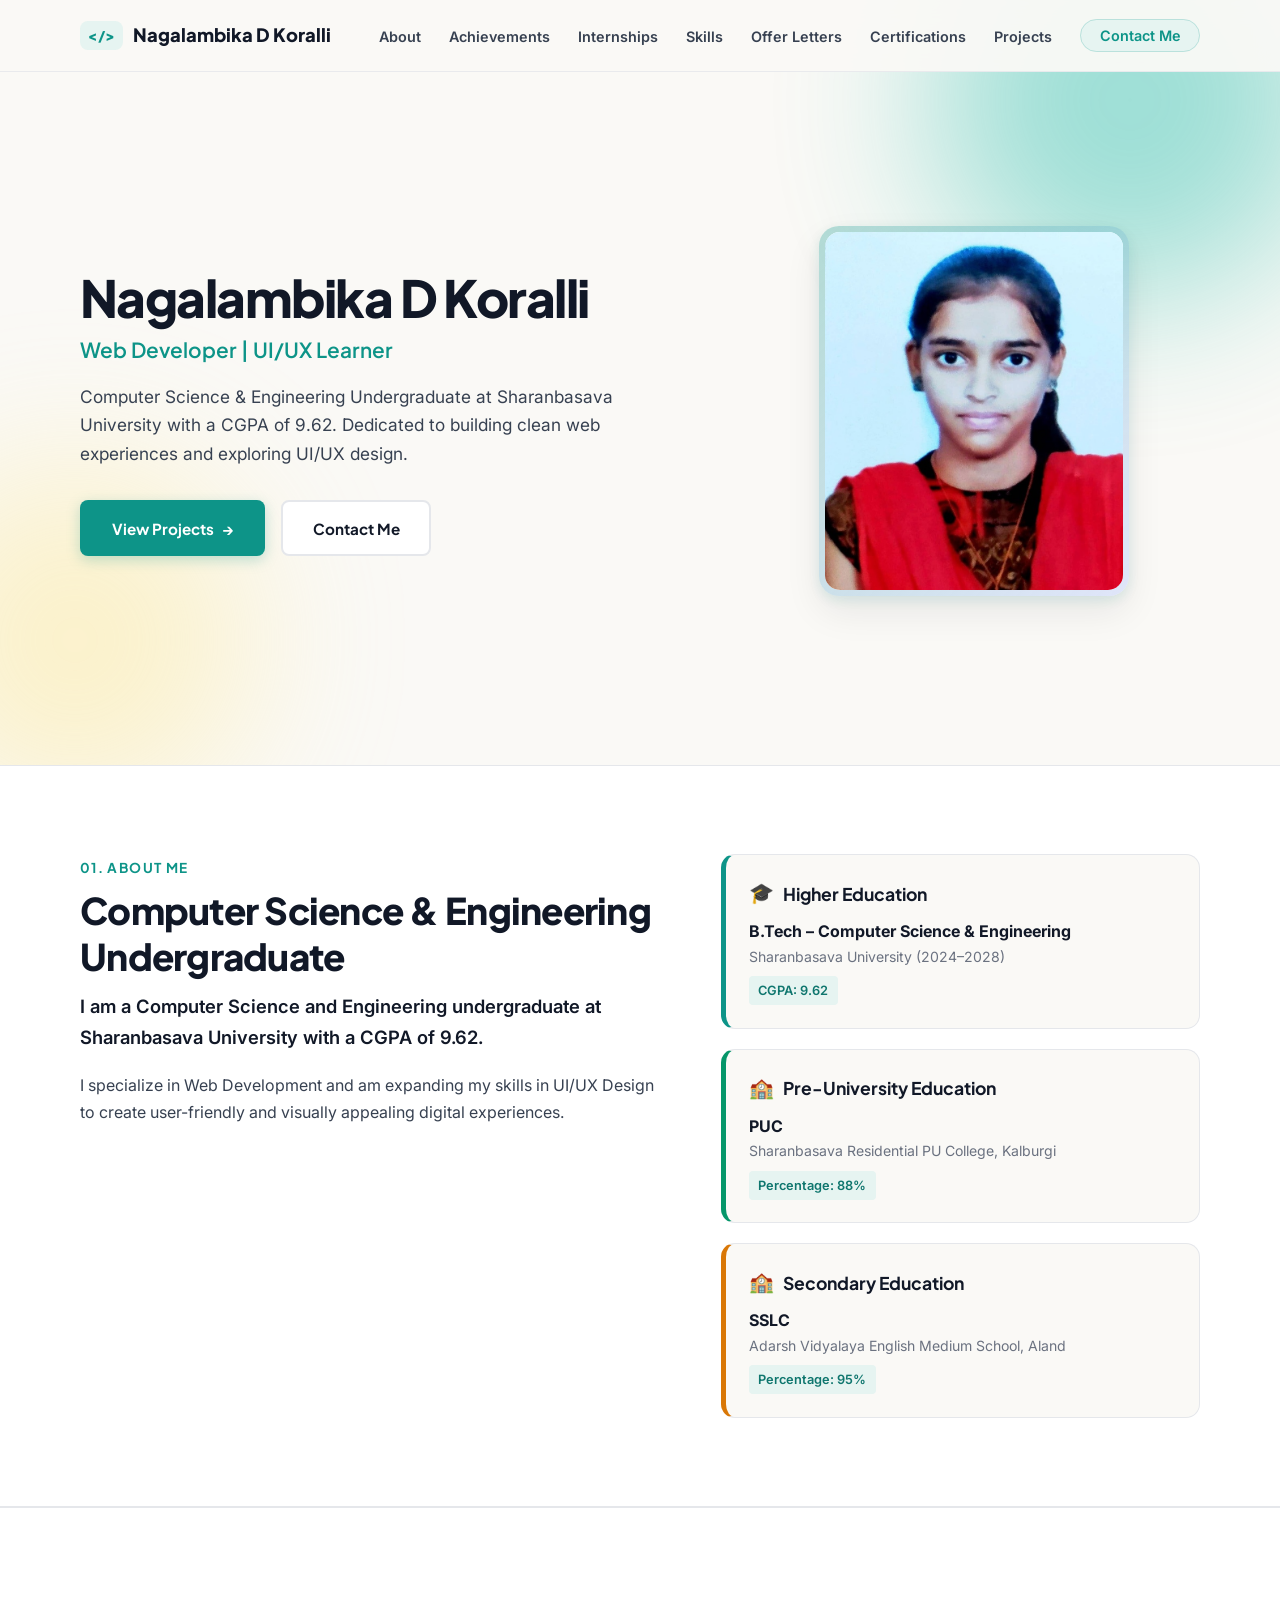
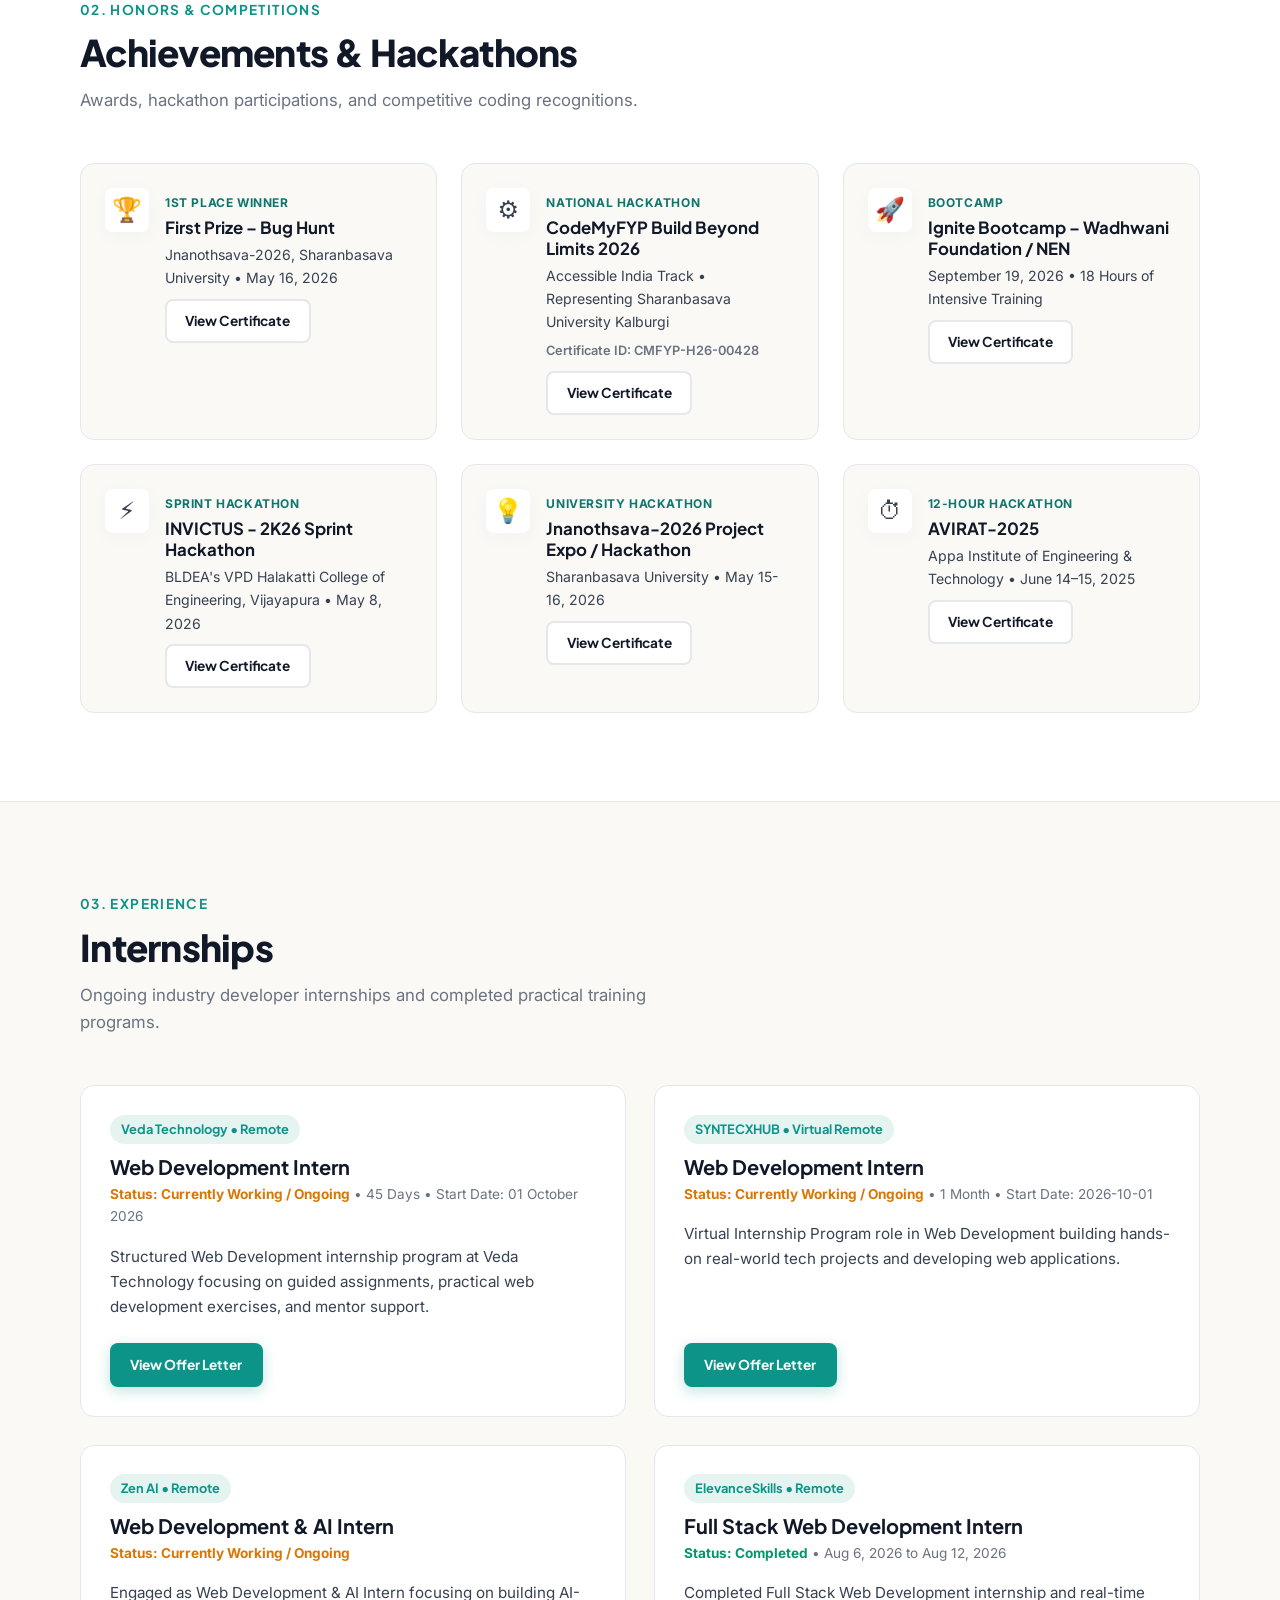
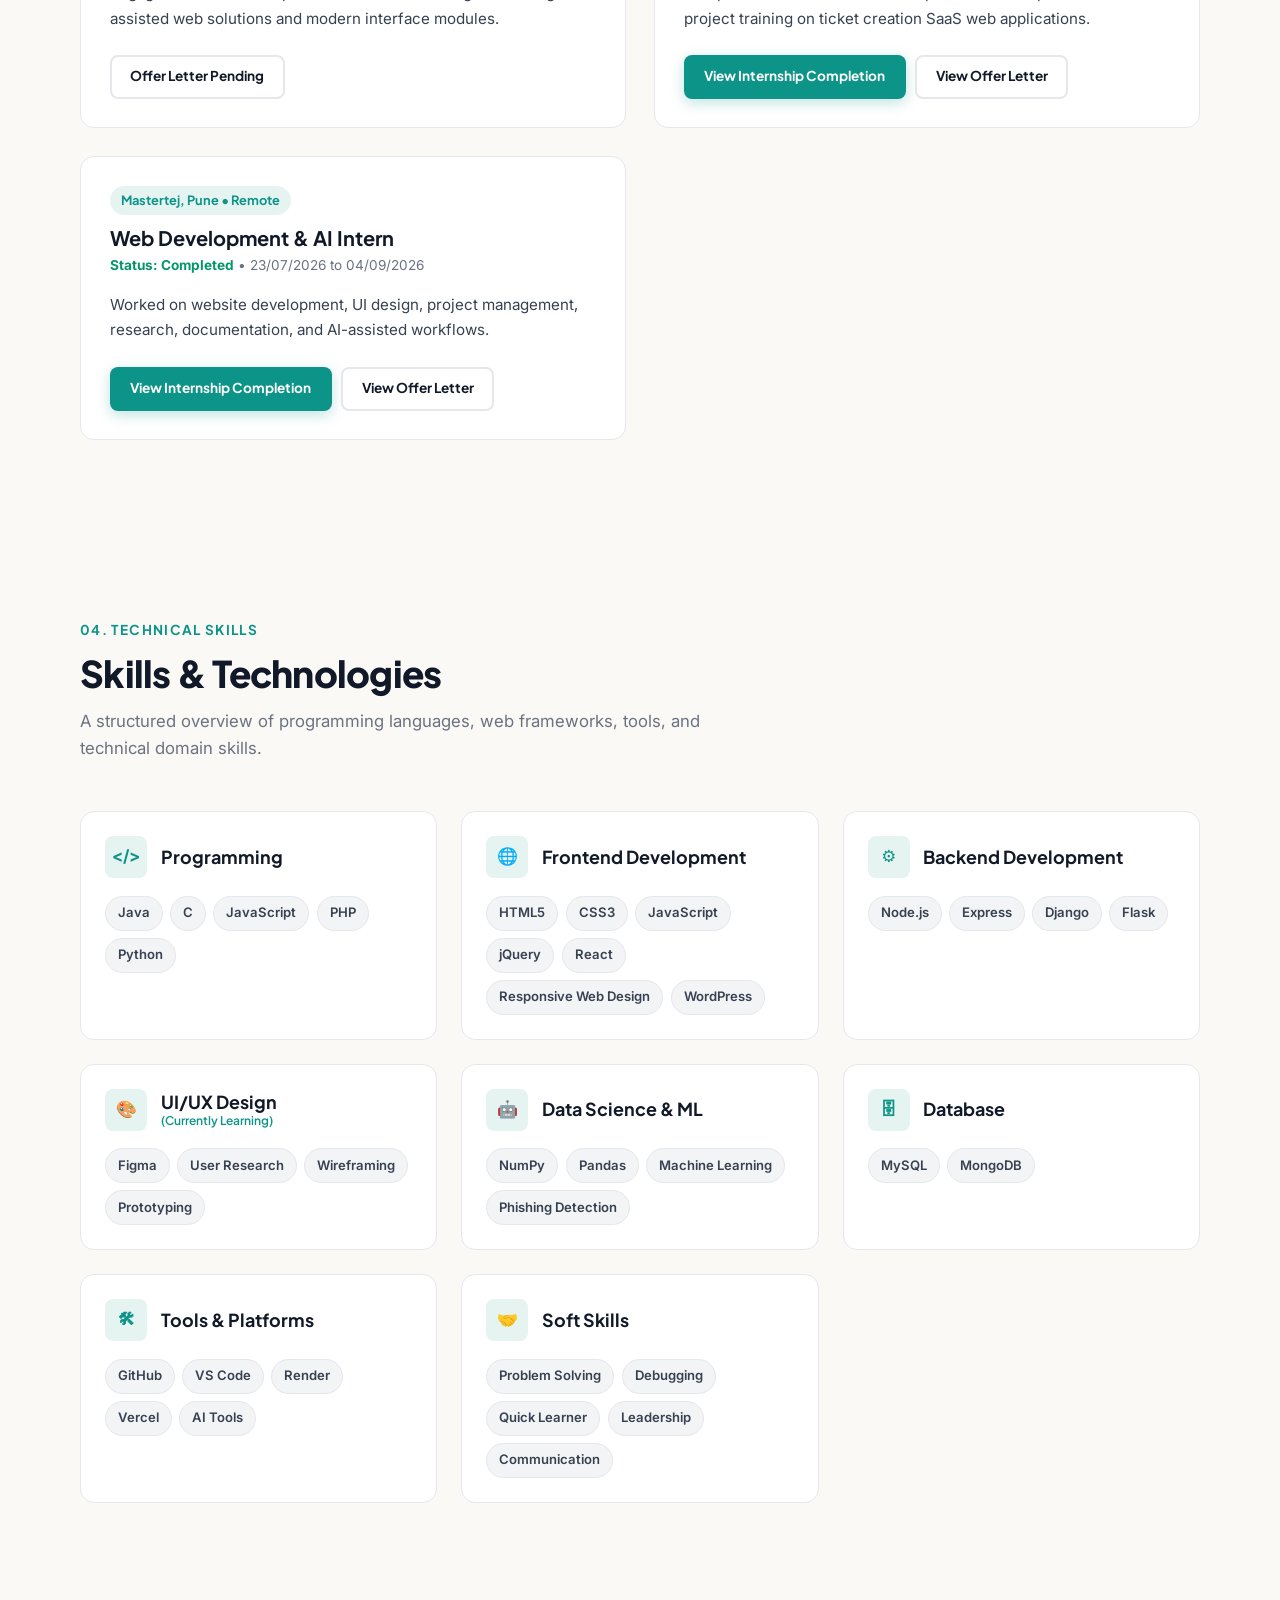
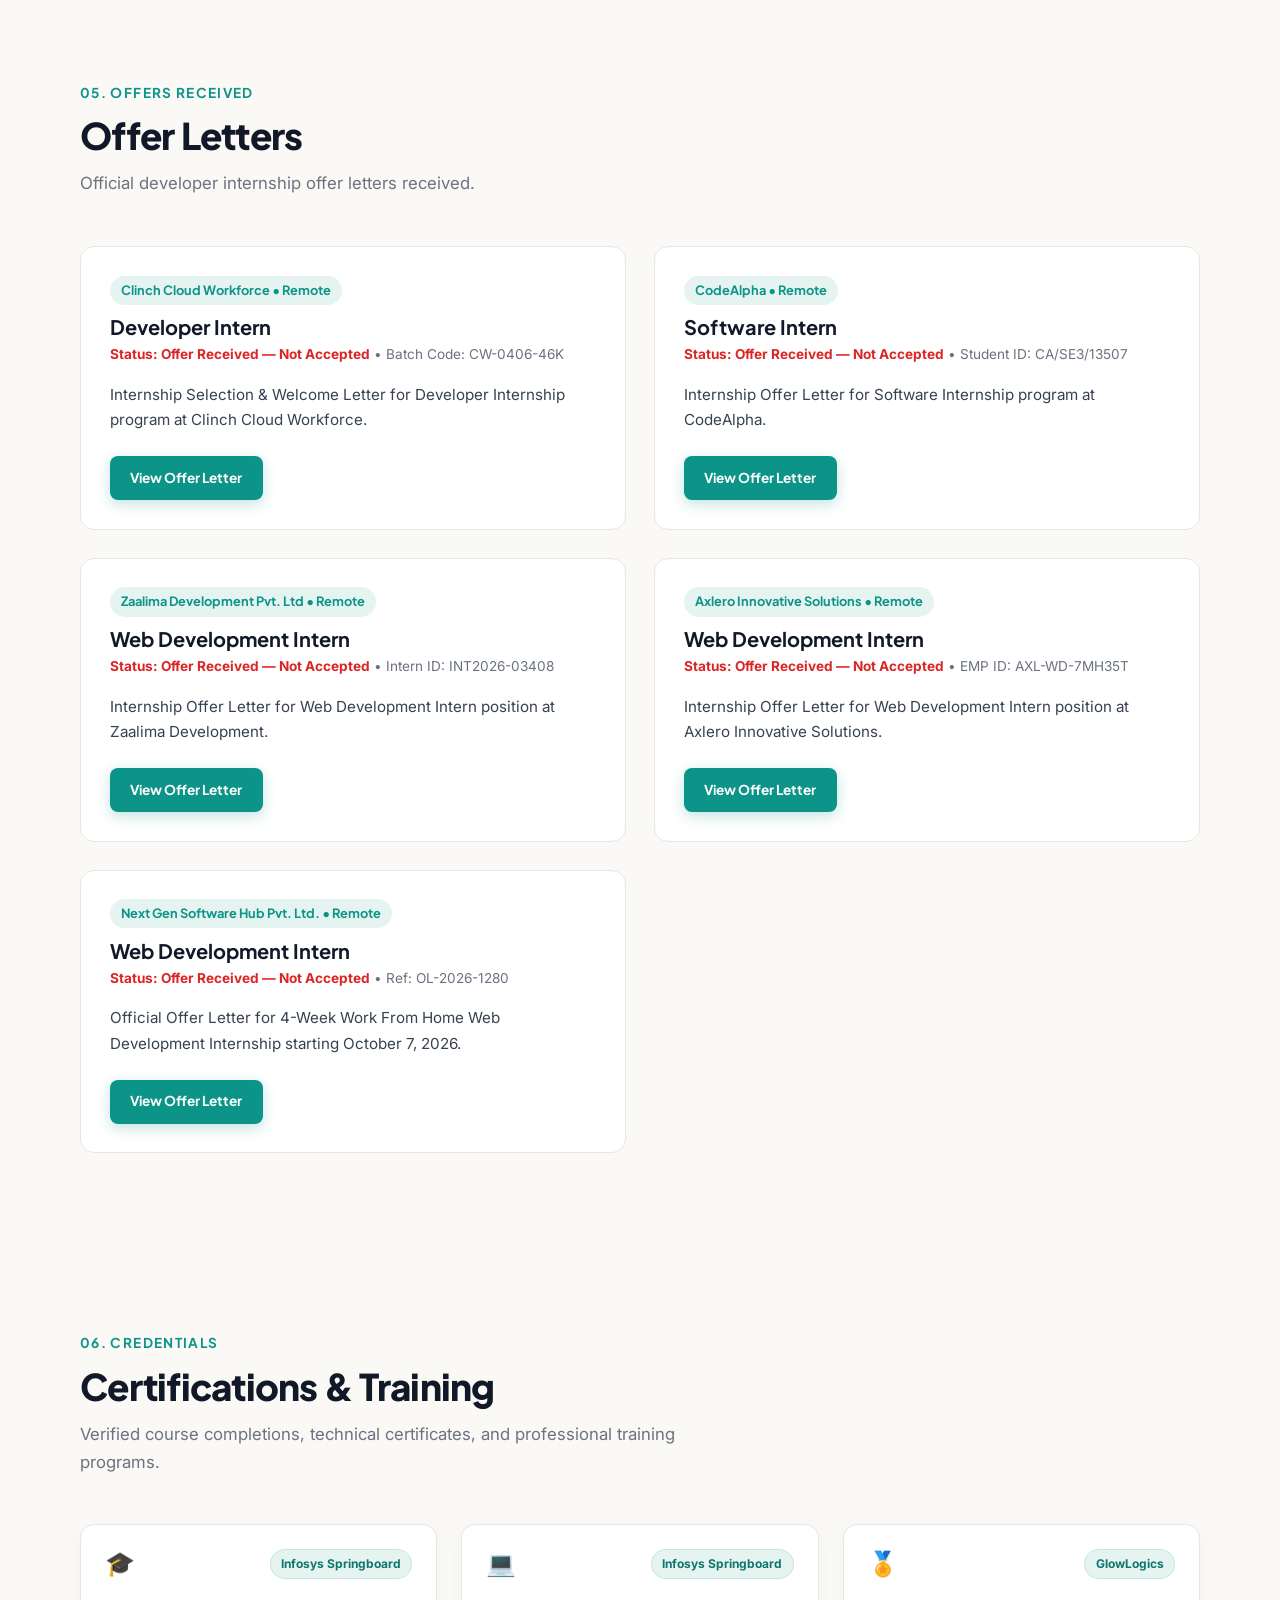
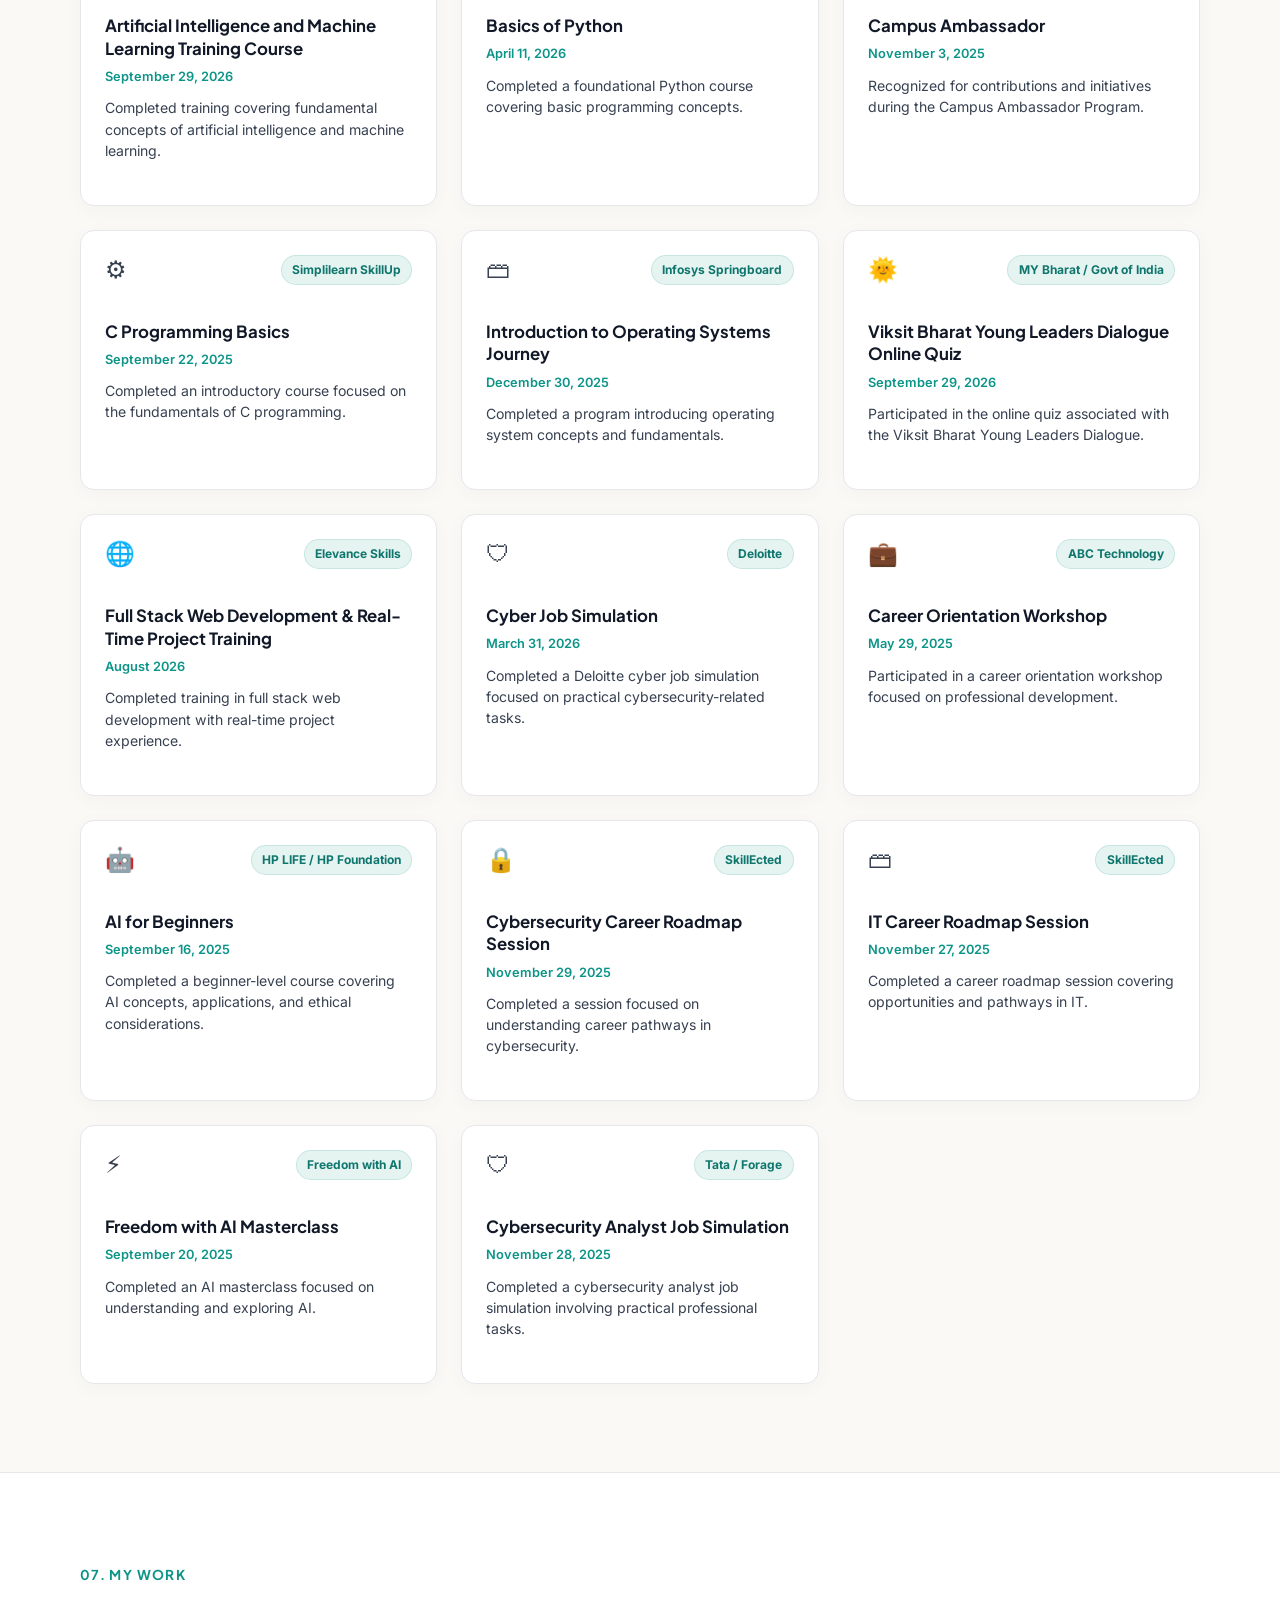
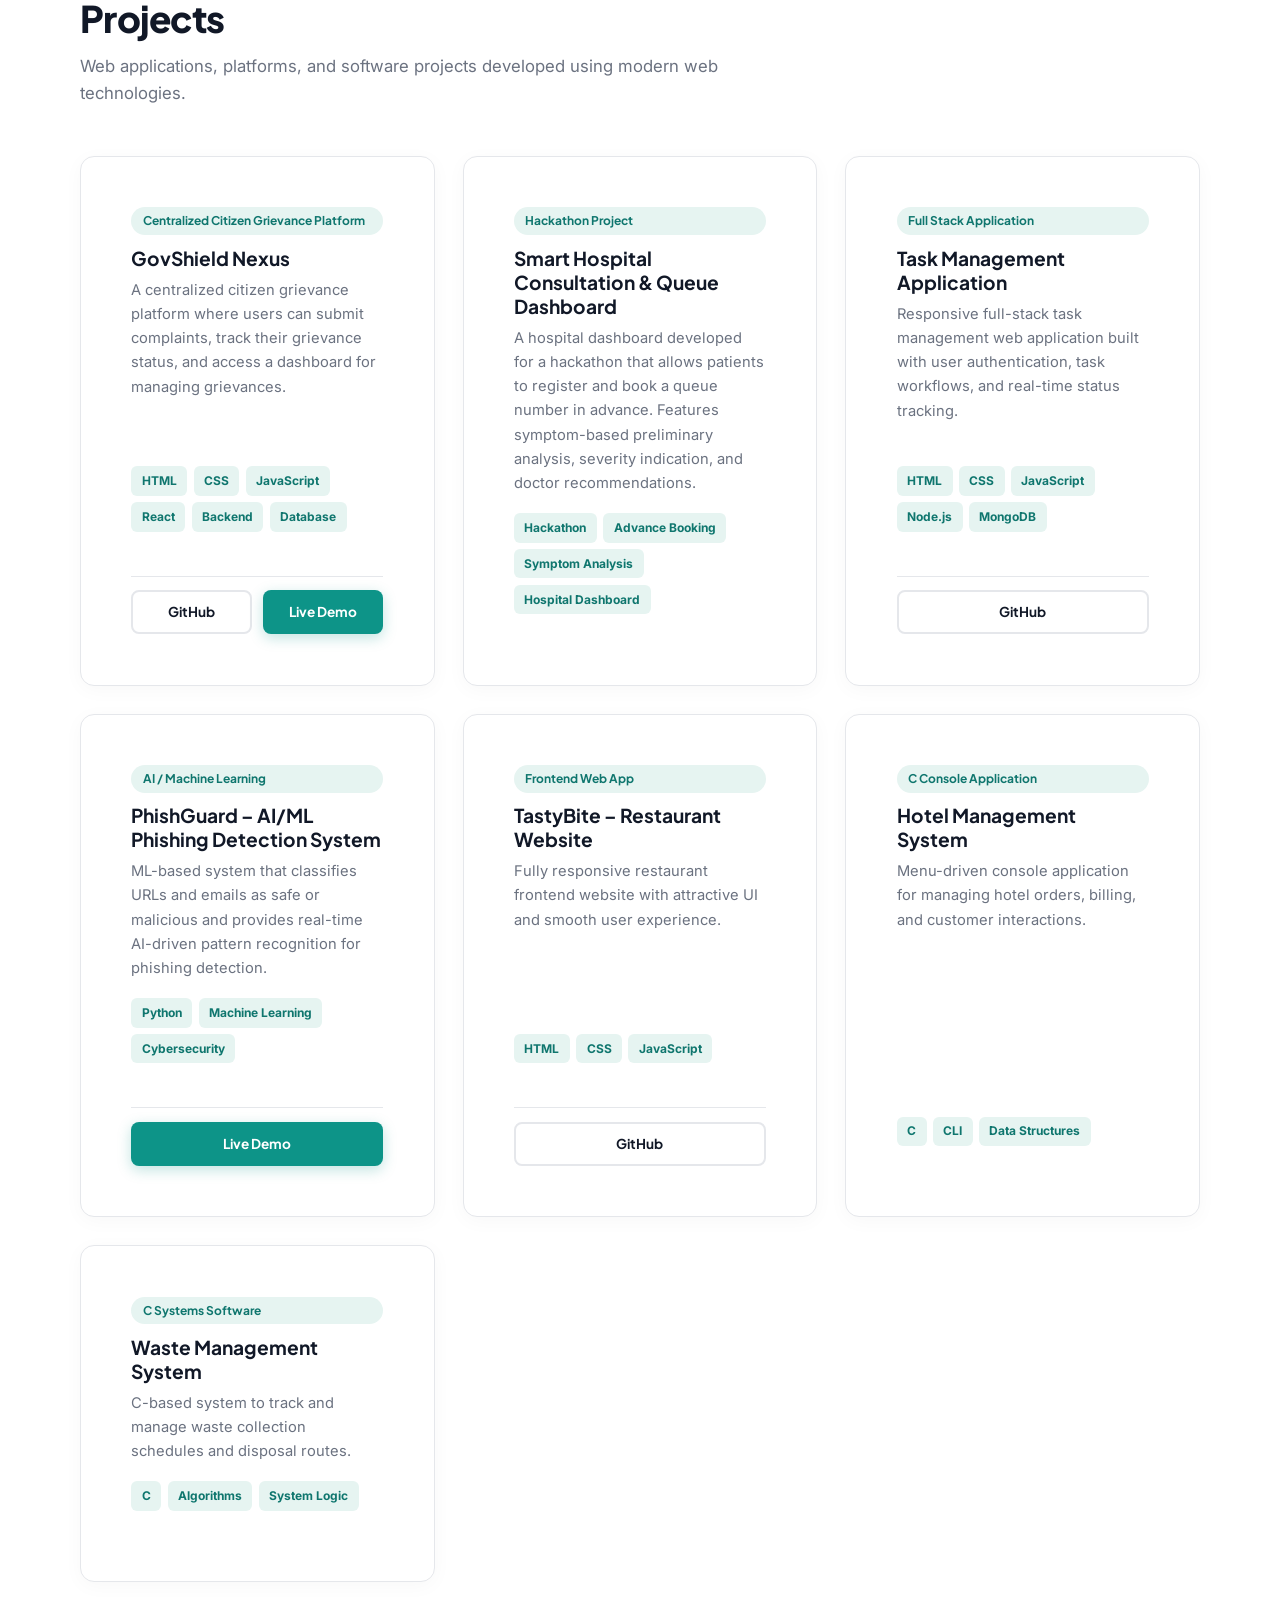
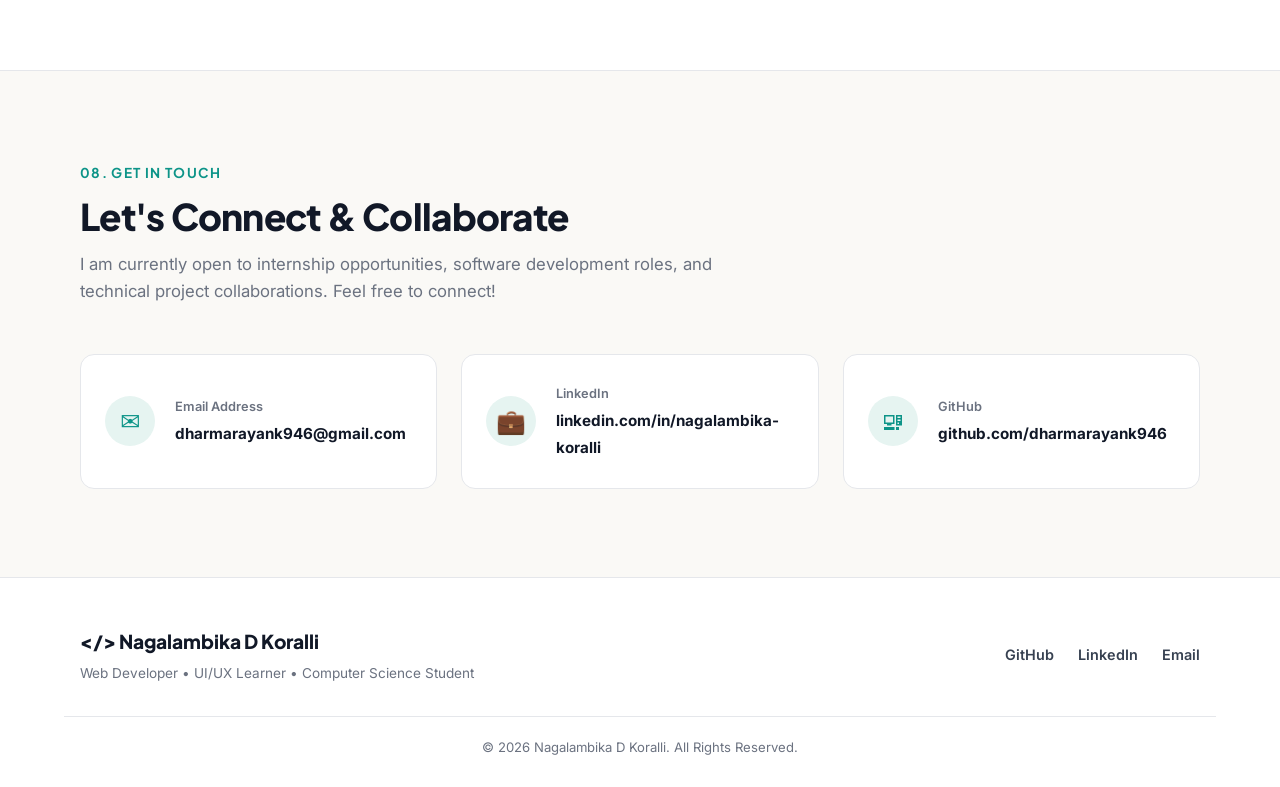
==== portfolio/index.html @ 00b5c74c "Update Nagalambika D Koralli portfolio with Next Gen Software Hub offer letter, equal project grid, " ====
<!DOCTYPE html>
<html lang="en">
<head>
  <meta charset="UTF-8">
  <meta name="viewport" content="width=device-width, initial-scale=1.0">
  <meta name="description" content="Personal Portfolio of Nagalambika D Koralli - Web Developer & UI/UX Learner">
  <title>Nagalambika D Koralli | Portfolio</title>
  <link rel="stylesheet" href="style.css">
  <link rel="preconnect" href="https://fonts.googleapis.com">
  <link rel="preconnect" href="https://fonts.gstatic.com" crossorigin>
  <link href="https://fonts.googleapis.com/css2?family=Plus+Jakarta+Sans:wght@400;500;600;700;800&family=Inter:wght@400;500;600&display=swap" rel="stylesheet">
</head>
<body>

  <!-- HEADER / NAVBAR -->
  <header class="header">
    <div class="container nav-container">
      <a href="#hero" class="logo" aria-label="Go to top">
        <span class="logo-badge">&lt;/&gt;</span>
        <span class="logo-text">Nagalambika D Koralli</span>
      </a>

      <!-- CSS-only mobile menu toggle -->
      <input type="checkbox" id="menu-toggle" class="menu-toggle" aria-label="Toggle navigation menu">
      <label for="menu-toggle" class="hamburger" aria-label="Open navigation menu">
        <span></span>
        <span></span>
        <span></span>
      </label>

      <nav class="nav-links" aria-label="Main Navigation">
        <ul>
          <li><a href="#about" class="nav-link">About</a></li>
          <li><a href="#achievements" class="nav-link">Achievements</a></li>
          <li><a href="#internships" class="nav-link">Internships</a></li>
          <li><a href="#skills" class="nav-link">Skills</a></li>
          <li><a href="#offer-letters" class="nav-link">Offer Letters</a></li>
          <li><a href="#certifications" class="nav-link">Certifications</a></li>
          <li><a href="#projects" class="nav-link">Projects</a></li>
          <li><a href="#contact" class="nav-link nav-link-btn">Contact Me</a></li>
        </ul>
      </nav>
    </div>
  </header>

  <main>
    <!-- HERO SECTION -->
    <section id="hero" class="hero-section">
      <div class="bg-shape bg-shape-1" aria-hidden="true"></div>
      <div class="bg-shape bg-shape-2" aria-hidden="true"></div>

      <div class="container hero-container">
        <!-- Hero Left -->
        <div class="hero-left entrance-anim">
          <h1 class="hero-title">
            Nagalambika D Koralli
          </h1>
          <h2 class="hero-subtitle">Web Developer | UI/UX Learner</h2>
          <p class="hero-intro">
            Computer Science &amp; Engineering Undergraduate at Sharanbasava University with a CGPA of 9.62. Dedicated to building clean web experiences and exploring UI/UX design.
          </p>
          <div class="hero-actions">
            <a href="#projects" class="btn btn-primary">
              View Projects
              <span class="btn-arrow" aria-hidden="true">&rarr;</span>
            </a>
            <a href="#contact" class="btn btn-outline">Contact Me</a>
          </div>
        </div>

        <!-- Hero Right -->
        <div class="hero-right entrance-anim-delay">
          <div class="photo-frame-smooth float-anim">
            <div class="photo-frame-inner">
              <img src="assets/images/profile.jpg" alt="Profile photo of Nagalambika D Koralli" class="hero-profile-photo" onerror="this.src='assets/images/profile-placeholder.svg'">
            </div>
          </div>
        </div>
      </div>
    </section>

    <!-- 1. ABOUT ME SECTION -->
    <section id="about" class="section about-section">
      <div class="container">
        <div class="about-asymmetric-grid">
          <!-- Left Main Bio -->
          <div class="about-main">
            <div class="section-tag">01. ABOUT ME</div>
            <h2 class="section-heading">Computer Science &amp; Engineering Undergraduate</h2>
            <p class="about-text-lead">
              I am a Computer Science and Engineering undergraduate at Sharanbasava University with a CGPA of 9.62.
            </p>
            <p class="about-text-body">
              I specialize in Web Development and am expanding my skills in UI/UX Design to create user-friendly and visually appealing digital experiences.
            </p>
          </div>

          <!-- Right Stacked Education Cards -->
          <div class="about-cards-stack">
            <!-- B.Tech -->
            <div class="about-card border-accent-teal">
              <div class="card-icon-header">
                <span class="card-icon" aria-hidden="true">&#127891;</span>
                <h3>Higher Education</h3>
              </div>
              <p class="card-highlight">B.Tech – Computer Science &amp; Engineering</p>
              <p class="card-sub">Sharanbasava University (2024–2028)</p>
              <span class="tag-chip">CGPA: 9.62</span>
            </div>

            <!-- PUC -->
            <div class="about-card border-accent-sage">
              <div class="card-icon-header">
                <span class="card-icon" aria-hidden="true">&#127979;</span>
                <h3>Pre-University Education</h3>
              </div>
              <p class="card-highlight">PUC</p>
              <p class="card-sub">Sharanbasava Residential PU College, Kalburgi</p>
              <span class="tag-chip">Percentage: 88%</span>
            </div>

            <!-- SSLC -->
            <div class="about-card border-accent-amber">
              <div class="card-icon-header">
                <span class="card-icon" aria-hidden="true">&#127979;</span>
                <h3>Secondary Education</h3>
              </div>
              <p class="card-highlight">SSLC</p>
              <p class="card-sub">Adarsh Vidyalaya English Medium School, Aland</p>
              <span class="tag-chip">Percentage: 95%</span>
            </div>
          </div>
        </div>
      </div>
    </section>

    <!-- 2. ACHIEVEMENTS & HACKATHONS SECTION -->
    <section id="achievements" class="section achievements-section">
      <div class="container">
        <div class="section-header-left">
          <div class="section-tag">02. HONORS &amp; COMPETITIONS</div>
          <h2 class="section-heading">Achievements &amp; Hackathons</h2>
          <p class="section-description">
            Awards, hackathon participations, and competitive coding recognitions.
          </p>
        </div>

        <div class="achievements-grid">
          <!-- Achievement 1: Bug Hunt -->
          <div class="achievement-card">
            <div class="achievement-icon" aria-hidden="true">&#127942;</div>
            <div class="achievement-content">
              <span class="achievement-tag">1st Place Winner</span>
              <h3>First Prize – Bug Hunt</h3>
              <p>Jnanothsava-2026, Sharanbasava University • May 16, 2026</p>
              <a href="assets/documents/bug_hunt_certificate.jpg" target="_blank" rel="noopener noreferrer" class="btn btn-sm btn-outline" style="margin-top: 0.6rem;">View Certificate</a>
            </div>
          </div>

          <!-- Achievement 2: CodeMyFYP -->
          <div class="achievement-card">
            <div class="achievement-icon" aria-hidden="true">&#9881;</div>
            <div class="achievement-content">
              <span class="achievement-tag">National Hackathon</span>
              <h3>CodeMyFYP Build Beyond Limits 2026</h3>
              <p>Accessible India Track • Representing Sharanbasava University Kalburgi</p>
              <small class="cert-id-text">Certificate ID: CMFYP-H26-00428</small>
              <a href="assets/documents/codemyfyp_hackathon.jpg" target="_blank" rel="noopener noreferrer" class="btn btn-sm btn-outline" style="margin-top: 0.6rem;">View Certificate</a>
            </div>
          </div>

          <!-- Achievement 3: Ignite Bootcamp -->
          <div class="achievement-card">
            <div class="achievement-icon" aria-hidden="true">&#128640;</div>
            <div class="achievement-content">
              <span class="achievement-tag">Bootcamp</span>
              <h3>Ignite Bootcamp – Wadhwani Foundation / NEN</h3>
              <p>September 19, 2026 • 18 Hours of Intensive Training</p>
              <a href="assets/documents/ignite_bootcamp.jpg" target="_blank" rel="noopener noreferrer" class="btn btn-sm btn-outline" style="margin-top: 0.6rem;">View Certificate</a>
            </div>
          </div>

          <!-- Achievement 4: INVICTUS -->
          <div class="achievement-card">
            <div class="achievement-icon" aria-hidden="true">&#9889;</div>
            <div class="achievement-content">
              <span class="achievement-tag">Sprint Hackathon</span>
              <h3>INVICTUS - 2K26 Sprint Hackathon</h3>
              <p>BLDEA's VPD Halakatti College of Engineering, Vijayapura • May 8, 2026</p>
              <a href="assets/documents/invictus_hackathon.jpg" target="_blank" rel="noopener noreferrer" class="btn btn-sm btn-outline" style="margin-top: 0.6rem;">View Certificate</a>
            </div>
          </div>

          <!-- Achievement 5: Jnanothsava-2026 -->
          <div class="achievement-card">
            <div class="achievement-icon" aria-hidden="true">&#128161;</div>
            <div class="achievement-content">
              <span class="achievement-tag">University Hackathon</span>
              <h3>Jnanothsava-2026 Project Expo / Hackathon</h3>
              <p>Sharanbasava University • May 15-16, 2026</p>
              <a href="assets/documents/jnanothsava_participation.jpg" target="_blank" rel="noopener noreferrer" class="btn btn-sm btn-outline" style="margin-top: 0.6rem;">View Certificate</a>
            </div>
          </div>

          <!-- Achievement 6: AVIRAT-2025 -->
          <div class="achievement-card">
            <div class="achievement-icon" aria-hidden="true">&#9201;</div>
            <div class="achievement-content">
              <span class="achievement-tag">12-Hour Hackathon</span>
              <h3>AVIRAT-2025</h3>
              <p>Appa Institute of Engineering &amp; Technology • June 14–15, 2025</p>
              <a href="assets/documents/avirat_hackathon.jpg" target="_blank" rel="noopener noreferrer" class="btn btn-sm btn-outline" style="margin-top: 0.6rem;">View Certificate</a>
            </div>
          </div>
        </div>
      </div>
    </section>

    <!-- 3. INTERNSHIPS SECTION -->
    <section id="internships" class="section internships-section">
      <div class="container">
        <div class="section-header-left">
          <div class="section-tag">03. EXPERIENCE</div>
          <h2 class="section-heading">Internships</h2>
          <p class="section-description">
            Ongoing industry developer internships and completed practical training programs.
          </p>
        </div>

        <div class="internships-grid">
          <!-- Ongoing 1: Veda Technology -->
          <div class="internship-card border-accent-amber">
            <div class="internship-header">
              <div>
                <span class="company-badge">Veda Technology • Remote</span>
                <h3 class="internship-role">Web Development Intern</h3>
                <p class="internship-meta"><strong class="status-ongoing">Status: Currently Working / Ongoing</strong> • 45 Days • Start Date: 01 October 2026</p>
              </div>
            </div>
            <p class="internship-desc">
              Structured Web Development internship program at Veda Technology focusing on guided assignments, practical web development exercises, and mentor support.
            </p>
            <div class="doc-actions">
              <a href="assets/documents/veda_technology_offer.pdf" target="_blank" rel="noopener noreferrer" class="btn btn-sm btn-primary">
                View Offer Letter
              </a>
            </div>
          </div>

          <!-- Ongoing 2: SYNTECXHUB -->
          <div class="internship-card border-accent-teal">
            <div class="internship-header">
              <div>
                <span class="company-badge">SYNTECXHUB • Virtual Remote</span>
                <h3 class="internship-role">Web Development Intern</h3>
                <p class="internship-meta"><strong class="status-ongoing">Status: Currently Working / Ongoing</strong> • 1 Month • Start Date: 2026-10-01</p>
              </div>
            </div>
            <p class="internship-desc">
              Virtual Internship Program role in Web Development building hands-on real-world tech projects and developing web applications.
            </p>
            <div class="doc-actions">
              <a href="assets/documents/syntecxhub_offer.pdf" target="_blank" rel="noopener noreferrer" class="btn btn-sm btn-primary">
                View Offer Letter
              </a>
            </div>
          </div>

          <!-- Ongoing 3: Zen AI -->
          <div class="internship-card border-accent-sage">
            <div class="internship-header">
              <div>
                <span class="company-badge">Zen AI • Remote</span>
                <h3 class="internship-role">Web Development &amp; AI Intern</h3>
                <p class="internship-meta"><strong class="status-ongoing">Status: Currently Working / Ongoing</strong></p>
              </div>
            </div>
            <p class="internship-desc">
              Engaged as Web Development &amp; AI Intern focusing on building AI-assisted web solutions and modern interface modules.
            </p>
            <div class="doc-actions">
              <a href="#" class="btn btn-sm btn-outline" onclick="return false;">
                Offer Letter Pending
              </a>
            </div>
          </div>

          <!-- Completed 1: ElevanceSkills -->
          <div class="internship-card border-accent-teal">
            <div class="internship-header">
              <div>
                <span class="company-badge">ElevanceSkills • Remote</span>
                <h3 class="internship-role">Full Stack Web Development Intern</h3>
                <p class="internship-meta"><strong class="status-completed">Status: Completed</strong> • Aug 6, 2026 to Aug 12, 2026</p>
              </div>
            </div>
            <p class="internship-desc">
              Completed Full Stack Web Development internship and real-time project training on ticket creation SaaS web applications.
            </p>
            <div class="doc-actions">
              <a href="assets/documents/internship_completion.pdf#page=2" target="_blank" rel="noopener noreferrer" class="btn btn-sm btn-primary">
                View Internship Completion
              </a>
              <a href="assets/documents/elevanceskills_offer.pdf" target="_blank" rel="noopener noreferrer" class="btn btn-sm btn-outline">
                View Offer Letter
              </a>
            </div>
          </div>

          <!-- Completed 2: Mastertej -->
          <div class="internship-card border-accent-sage">
            <div class="internship-header">
              <div>
                <span class="company-badge">Mastertej, Pune • Remote</span>
                <h3 class="internship-role">Web Development &amp; AI Intern</h3>
                <p class="internship-meta"><strong class="status-completed">Status: Completed</strong> • 23/07/2026 to 04/09/2026</p>
              </div>
            </div>
            <p class="internship-desc">
              Worked on website development, UI design, project management, research, documentation, and AI-assisted workflows.
            </p>
            <div class="doc-actions">
              <a href="assets/documents/internship_completion.pdf#page=1" target="_blank" rel="noopener noreferrer" class="btn btn-sm btn-primary">
                View Internship Completion
              </a>
              <a href="assets/documents/mastertej_offer.pdf" target="_blank" rel="noopener noreferrer" class="btn btn-sm btn-outline">
                View Offer Letter
              </a>
            </div>
          </div>
        </div>
      </div>
    </section>

    <!-- 4. SKILLS SECTION -->
    <section id="skills" class="section skills-section">
      <div class="container">
        <div class="section-header-left">
          <div class="section-tag">04. TECHNICAL SKILLS</div>
          <h2 class="section-heading">Skills &amp; Technologies</h2>
          <p class="section-description">
            A structured overview of programming languages, web frameworks, tools, and technical domain skills.
          </p>
        </div>

        <div class="skills-grid">
          <!-- Programming -->
          <div class="skill-card">
            <div class="skill-header">
              <div class="skill-icon-bg" aria-hidden="true">&lt;/&gt;</div>
              <h3>Programming</h3>
            </div>
            <div class="skill-tags-group">
              <span class="skill-badge">Java</span>
              <span class="skill-badge">C</span>
              <span class="skill-badge">JavaScript</span>
              <span class="skill-badge">PHP</span>
              <span class="skill-badge">Python</span>
            </div>
          </div>

          <!-- Frontend -->
          <div class="skill-card">
            <div class="skill-header">
              <div class="skill-icon-bg" aria-hidden="true">&#127760;</div>
              <h3>Frontend Development</h3>
            </div>
            <div class="skill-tags-group">
              <span class="skill-badge">HTML5</span>
              <span class="skill-badge">CSS3</span>
              <span class="skill-badge">JavaScript</span>
              <span class="skill-badge">jQuery</span>
              <span class="skill-badge">React</span>
              <span class="skill-badge">Responsive Web Design</span>
              <span class="skill-badge">WordPress</span>
            </div>
          </div>

          <!-- Backend -->
          <div class="skill-card">
            <div class="skill-header">
              <div class="skill-icon-bg" aria-hidden="true">&#9881;</div>
              <h3>Backend Development</h3>
            </div>
            <div class="skill-tags-group">
              <span class="skill-badge">Node.js</span>
              <span class="skill-badge">Express</span>
              <span class="skill-badge">Django</span>
              <span class="skill-badge">Flask</span>
            </div>
          </div>

          <!-- UI/UX (Currently Learning) -->
          <div class="skill-card">
            <div class="skill-header">
              <div class="skill-icon-bg" aria-hidden="true">&#127912;</div>
              <h3>UI/UX Design <small class="learning-tag">(Currently Learning)</small></h3>
            </div>
            <div class="skill-tags-group">
              <span class="skill-badge">Figma</span>
              <span class="skill-badge">User Research</span>
              <span class="skill-badge">Wireframing</span>
              <span class="skill-badge">Prototyping</span>
            </div>
          </div>

          <!-- Data Science & ML -->
          <div class="skill-card">
            <div class="skill-header">
              <div class="skill-icon-bg" aria-hidden="true">&#129302;</div>
              <h3>Data Science &amp; ML</h3>
            </div>
            <div class="skill-tags-group">
              <span class="skill-badge">NumPy</span>
              <span class="skill-badge">Pandas</span>
              <span class="skill-badge">Machine Learning</span>
              <span class="skill-badge">Phishing Detection</span>
            </div>
          </div>

          <!-- Database -->
          <div class="skill-card">
            <div class="skill-header">
              <div class="skill-icon-bg" aria-hidden="true">&#128452;</div>
              <h3>Database</h3>
            </div>
            <div class="skill-tags-group">
              <span class="skill-badge">MySQL</span>
              <span class="skill-badge">MongoDB</span>
            </div>
          </div>

          <!-- Tools & Platforms -->
          <div class="skill-card">
            <div class="skill-header">
              <div class="skill-icon-bg" aria-hidden="true">&#128736;</div>
              <h3>Tools &amp; Platforms</h3>
            </div>
            <div class="skill-tags-group">
              <span class="skill-badge">GitHub</span>
              <span class="skill-badge">VS Code</span>
              <span class="skill-badge">Render</span>
              <span class="skill-badge">Vercel</span>
              <span class="skill-badge">AI Tools</span>
            </div>
          </div>

          <!-- Soft Skills -->
          <div class="skill-card">
            <div class="skill-header">
              <div class="skill-icon-bg" aria-hidden="true">&#129309;</div>
              <h3>Soft Skills</h3>
            </div>
            <div class="skill-tags-group">
              <span class="skill-badge">Problem Solving</span>
              <span class="skill-badge">Debugging</span>
              <span class="skill-badge">Quick Learner</span>
              <span class="skill-badge">Leadership</span>
              <span class="skill-badge">Communication</span>
            </div>
          </div>
        </div>
      </div>
    </section>

    <!-- 5. OFFER LETTERS SECTION -->
    <section id="offer-letters" class="section offer-letters-section">
      <div class="container">
        <div class="section-header-left">
          <div class="section-tag">05. OFFERS RECEIVED</div>
          <h2 class="section-heading">Offer Letters</h2>
          <p class="section-description">
            Official developer internship offer letters received.
          </p>
        </div>

        <div class="internships-grid">
          <!-- Offer 1: Clinch Cloud Workforce -->
          <div class="internship-card border-accent-teal">
            <div class="internship-header">
              <div>
                <span class="company-badge">Clinch Cloud Workforce • Remote</span>
                <h3 class="internship-role">Developer Intern</h3>
                <p class="internship-meta"><span class="status-not-accepted">Status: Offer Received — Not Accepted</span> • Batch Code: CW-0406-46K</p>
              </div>
            </div>
            <p class="internship-desc">
              Internship Selection &amp; Welcome Letter for Developer Internship program at Clinch Cloud Workforce.
            </p>
            <div class="doc-actions">
              <a href="assets/documents/clinch_cloud_offer.pdf" target="_blank" rel="noopener noreferrer" class="btn btn-sm btn-primary">
                View Offer Letter
              </a>
            </div>
          </div>

          <!-- Offer 2: CodeAlpha -->
          <div class="internship-card border-accent-sage">
            <div class="internship-header">
              <div>
                <span class="company-badge">CodeAlpha • Remote</span>
                <h3 class="internship-role">Software Intern</h3>
                <p class="internship-meta"><span class="status-not-accepted">Status: Offer Received — Not Accepted</span> • Student ID: CA/SE3/13507</p>
              </div>
            </div>
            <p class="internship-desc">
              Internship Offer Letter for Software Internship program at CodeAlpha.
            </p>
            <div class="doc-actions">
              <a href="assets/documents/codealpha_offer.pdf" target="_blank" rel="noopener noreferrer" class="btn btn-sm btn-primary">
                View Offer Letter
              </a>
            </div>
          </div>

          <!-- Offer 3: Zaalima Development -->
          <div class="internship-card border-accent-amber">
            <div class="internship-header">
              <div>
                <span class="company-badge">Zaalima Development Pvt. Ltd • Remote</span>
                <h3 class="internship-role">Web Development Intern</h3>
                <p class="internship-meta"><span class="status-not-accepted">Status: Offer Received — Not Accepted</span> • Intern ID: INT2026-03408</p>
              </div>
            </div>
            <p class="internship-desc">
              Internship Offer Letter for Web Development Intern position at Zaalima Development.
            </p>
            <div class="doc-actions">
              <a href="assets/documents/zaalima_offer.pdf" target="_blank" rel="noopener noreferrer" class="btn btn-sm btn-primary">
                View Offer Letter
              </a>
            </div>
          </div>

          <!-- Offer 4: Axlero Innovative Solutions -->
          <div class="internship-card border-accent-teal">
            <div class="internship-header">
              <div>
                <span class="company-badge">Axlero Innovative Solutions • Remote</span>
                <h3 class="internship-role">Web Development Intern</h3>
                <p class="internship-meta"><span class="status-not-accepted">Status: Offer Received — Not Accepted</span> • EMP ID: AXL-WD-7MH35T</p>
              </div>
            </div>
            <p class="internship-desc">
              Internship Offer Letter for Web Development Intern position at Axlero Innovative Solutions.
            </p>
            <div class="doc-actions">
              <a href="assets/documents/axlero_offer.pdf" target="_blank" rel="noopener noreferrer" class="btn btn-sm btn-primary">
                View Offer Letter
              </a>
            </div>
          </div>

          <!-- Offer 5: Next Gen Software Hub -->
          <div class="internship-card border-accent-amber">
            <div class="internship-header">
              <div>
                <span class="company-badge">Next Gen Software Hub Pvt. Ltd. • Remote</span>
                <h3 class="internship-role">Web Development Intern</h3>
                <p class="internship-meta"><span class="status-not-accepted">Status: Offer Received — Not Accepted</span> • Ref: OL-2026-1280</p>
              </div>
            </div>
            <p class="internship-desc">
              Official Offer Letter for 4-Week Work From Home Web Development Internship starting October 7, 2026.
            </p>
            <div class="doc-actions">
              <a href="assets/documents/nextgen_offer.pdf" target="_blank" rel="noopener noreferrer" class="btn btn-sm btn-primary">
                View Offer Letter
              </a>
            </div>
          </div>
        </div>
      </div>
    </section>

    <!-- 6. CERTIFICATIONS SECTION -->
    <section id="certifications" class="section certifications-section">
      <div class="container">
        <div class="section-header-left">
          <div class="section-tag">06. CREDENTIALS</div>
          <h2 class="section-heading">Certifications &amp; Training</h2>
          <p class="section-description">
            Verified course completions, technical certificates, and professional training programs.
          </p>
        </div>

        <div class="certifications-grid-3col">
          <!-- Cert 1: AI & ML -->
          <div class="cert-card">
            <div class="cert-card-header">
              <span class="cert-badge-icon" aria-hidden="true">&#127891;</span>
              <span class="cert-issuer-badge">Infosys Springboard</span>
            </div>
            <div class="cert-card-body">
              <h3 class="cert-card-title">Artificial Intelligence and Machine Learning Training Course</h3>
              <p class="cert-card-date">September 29, 2026</p>
              <p class="cert-card-desc">Completed training covering fundamental concepts of artificial intelligence and machine learning.</p>
            </div>
          </div>

          <!-- Cert 2: Basics of Python -->
          <div class="cert-card">
            <div class="cert-card-header">
              <span class="cert-badge-icon" aria-hidden="true">&#128187;</span>
              <span class="cert-issuer-badge">Infosys Springboard</span>
            </div>
            <div class="cert-card-body">
              <h3 class="cert-card-title">Basics of Python</h3>
              <p class="cert-card-date">April 11, 2026</p>
              <p class="cert-card-desc">Completed a foundational Python course covering basic programming concepts.</p>
            </div>
          </div>

          <!-- Cert 3: Campus Ambassador -->
          <div class="cert-card">
            <div class="cert-card-header">
              <span class="cert-badge-icon" aria-hidden="true">&#127941;</span>
              <span class="cert-issuer-badge">GlowLogics</span>
            </div>
            <div class="cert-card-body">
              <h3 class="cert-card-title">Campus Ambassador</h3>
              <p class="cert-card-date">November 3, 2025</p>
              <p class="cert-card-desc">Recognized for contributions and initiatives during the Campus Ambassador Program.</p>
            </div>
          </div>

          <!-- Cert 4: C Programming Basics -->
          <div class="cert-card">
            <div class="cert-card-header">
              <span class="cert-badge-icon" aria-hidden="true">&#9881;</span>
              <span class="cert-issuer-badge">Simplilearn SkillUp</span>
            </div>
            <div class="cert-card-body">
              <h3 class="cert-card-title">C Programming Basics</h3>
              <p class="cert-card-date">September 22, 2025</p>
              <p class="cert-card-desc">Completed an introductory course focused on the fundamentals of C programming.</p>
            </div>
          </div>

          <!-- Cert 5: Intro to OS Journey -->
          <div class="cert-card">
            <div class="cert-card-header">
              <span class="cert-badge-icon" aria-hidden="true">&#128451;</span>
              <span class="cert-issuer-badge">Infosys Springboard</span>
            </div>
            <div class="cert-card-body">
              <h3 class="cert-card-title">Introduction to Operating Systems Journey</h3>
              <p class="cert-card-date">December 30, 2025</p>
              <p class="cert-card-desc">Completed a program introducing operating system concepts and fundamentals.</p>
            </div>
          </div>

          <!-- Cert 6: Viksit Bharat -->
          <div class="cert-card">
            <div class="cert-card-header">
              <span class="cert-badge-icon" aria-hidden="true">&#127774;</span>
              <span class="cert-issuer-badge">MY Bharat / Govt of India</span>
            </div>
            <div class="cert-card-body">
              <h3 class="cert-card-title">Viksit Bharat Young Leaders Dialogue Online Quiz</h3>
              <p class="cert-card-date">September 29, 2026</p>
              <p class="cert-card-desc">Participated in the online quiz associated with the Viksit Bharat Young Leaders Dialogue.</p>
            </div>
          </div>

          <!-- Cert 7: Full Stack Web Dev & Real-Time Project -->
          <div class="cert-card">
            <div class="cert-card-header">
              <span class="cert-badge-icon" aria-hidden="true">&#127760;</span>
              <span class="cert-issuer-badge">Elevance Skills</span>
            </div>
            <div class="cert-card-body">
              <h3 class="cert-card-title">Full Stack Web Development &amp; Real-Time Project Training</h3>
              <p class="cert-card-date">August 2026</p>
              <p class="cert-card-desc">Completed training in full stack web development with real-time project experience.</p>
            </div>
          </div>

          <!-- Cert 8: Cyber Job Simulation -->
          <div class="cert-card">
            <div class="cert-card-header">
              <span class="cert-badge-icon" aria-hidden="true">&#128737;</span>
              <span class="cert-issuer-badge">Deloitte</span>
            </div>
            <div class="cert-card-body">
              <h3 class="cert-card-title">Cyber Job Simulation</h3>
              <p class="cert-card-date">March 31, 2026</p>
              <p class="cert-card-desc">Completed a Deloitte cyber job simulation focused on practical cybersecurity-related tasks.</p>
            </div>
          </div>

          <!-- Cert 9: Career Orientation Workshop -->
          <div class="cert-card">
            <div class="cert-card-header">
              <span class="cert-badge-icon" aria-hidden="true">&#128188;</span>
              <span class="cert-issuer-badge">ABC Technology</span>
            </div>
            <div class="cert-card-body">
              <h3 class="cert-card-title">Career Orientation Workshop</h3>
              <p class="cert-card-date">May 29, 2025</p>
              <p class="cert-card-desc">Participated in a career orientation workshop focused on professional development.</p>
            </div>
          </div>

          <!-- Cert 10: AI for Beginners -->
          <div class="cert-card">
            <div class="cert-card-header">
              <span class="cert-badge-icon" aria-hidden="true">&#129302;</span>
              <span class="cert-issuer-badge">HP LIFE / HP Foundation</span>
            </div>
            <div class="cert-card-body">
              <h3 class="cert-card-title">AI for Beginners</h3>
              <p class="cert-card-date">September 16, 2025</p>
              <p class="cert-card-desc">Completed a beginner-level course covering AI concepts, applications, and ethical considerations.</p>
            </div>
          </div>

          <!-- Cert 11: Cybersecurity Career Roadmap -->
          <div class="cert-card">
            <div class="cert-card-header">
              <span class="cert-badge-icon" aria-hidden="true">&#128274;</span>
              <span class="cert-issuer-badge">SkillEcted</span>
            </div>
            <div class="cert-card-body">
              <h3 class="cert-card-title">Cybersecurity Career Roadmap Session</h3>
              <p class="cert-card-date">November 29, 2025</p>
              <p class="cert-card-desc">Completed a session focused on understanding career pathways in cybersecurity.</p>
            </div>
          </div>

          <!-- Cert 12: IT Career Roadmap -->
          <div class="cert-card">
            <div class="cert-card-header">
              <span class="cert-badge-icon" aria-hidden="true">&#128451;</span>
              <span class="cert-issuer-badge">SkillEcted</span>
            </div>
            <div class="cert-card-body">
              <h3 class="cert-card-title">IT Career Roadmap Session</h3>
              <p class="cert-card-date">November 27, 2025</p>
              <p class="cert-card-desc">Completed a career roadmap session covering opportunities and pathways in IT.</p>
            </div>
          </div>

          <!-- Cert 13: Freedom with AI Masterclass -->
          <div class="cert-card">
            <div class="cert-card-header">
              <span class="cert-badge-icon" aria-hidden="true">&#9889;</span>
              <span class="cert-issuer-badge">Freedom with AI</span>
            </div>
            <div class="cert-card-body">
              <h3 class="cert-card-title">Freedom with AI Masterclass</h3>
              <p class="cert-card-date">September 20, 2025</p>
              <p class="cert-card-desc">Completed an AI masterclass focused on understanding and exploring AI.</p>
            </div>
          </div>

          <!-- Cert 14: Cybersecurity Analyst Job Simulation -->
          <div class="cert-card">
            <div class="cert-card-header">
              <span class="cert-badge-icon" aria-hidden="true">&#128737;</span>
              <span class="cert-issuer-badge">Tata / Forage</span>
            </div>
            <div class="cert-card-body">
              <h3 class="cert-card-title">Cybersecurity Analyst Job Simulation</h3>
              <p class="cert-card-date">November 28, 2025</p>
              <p class="cert-card-desc">Completed a cybersecurity analyst job simulation involving practical professional tasks.</p>
            </div>
          </div>
        </div>

      </div>
    </section>

    <!-- 7. PROJECTS SECTION -->
    <section id="projects" class="section projects-section">
      <div class="container">
        <div class="section-header-left">
          <div class="section-tag">07. MY WORK</div>
          <h2 class="section-heading">Projects</h2>
          <p class="section-description">
            Web applications, platforms, and software projects developed using modern web technologies.
          </p>
        </div>

        <!-- 3-Column Equal Card Grid -->
        <div class="projects-grid-3col">
          <!-- Project 1: GovShield Nexus -->
          <article class="project-card">
            <div class="card-body">
              <span class="category-chip">Centralized Citizen Grievance Platform</span>
              <h3 class="card-title">GovShield Nexus</h3>
              <p class="card-text">
                A centralized citizen grievance platform where users can submit complaints, track their grievance status, and access a dashboard for managing grievances.
              </p>
              <div class="tech-stack-list">
                <span class="tech-tag">HTML</span>
                <span class="tech-tag">CSS</span>
                <span class="tech-tag">JavaScript</span>
                <span class="tech-tag">React</span>
                <span class="tech-tag">Backend</span>
                <span class="tech-tag">Database</span>
              </div>
              <div class="card-footer-links">
                <a href="https://github.com/dharmarayank946/IssueFlow" target="_blank" rel="noopener noreferrer" class="btn btn-sm btn-outline">
                  GitHub
                </a>
                <a href="https://gov-sahayak-seven.vercel.app" target="_blank" rel="noopener noreferrer" class="btn btn-sm btn-primary">
                  Live Demo
                </a>
              </div>
            </div>
          </article>

          <!-- Project 2: Smart Hospital Consultation & Queue Dashboard -->
          <article class="project-card">
            <div class="card-body">
              <span class="category-chip">Hackathon Project</span>
              <h3 class="card-title">Smart Hospital Consultation &amp; Queue Dashboard</h3>
              <p class="card-text">
                A hospital dashboard developed for a hackathon that allows patients to register and book a queue number in advance. Features symptom-based preliminary analysis, severity indication, and doctor recommendations.
              </p>
              <div class="tech-stack-list">
                <span class="tech-tag">Hackathon</span>
                <span class="tech-tag">Advance Booking</span>
                <span class="tech-tag">Symptom Analysis</span>
                <span class="tech-tag">Hospital Dashboard</span>
              </div>
            </div>
          </article>

          <!-- Project 3: Task Management Application -->
          <article class="project-card">
            <div class="card-body">
              <span class="category-chip">Full Stack Application</span>
              <h3 class="card-title">Task Management Application</h3>
              <p class="card-text">
                Responsive full-stack task management web application built with user authentication, task workflows, and real-time status tracking.
              </p>
              <div class="tech-stack-list">
                <span class="tech-tag">HTML</span>
                <span class="tech-tag">CSS</span>
                <span class="tech-tag">JavaScript</span>
                <span class="tech-tag">Node.js</span>
                <span class="tech-tag">MongoDB</span>
              </div>
              <div class="card-footer-links">
                <a href="https://github.com/dharmarayank946/IssueFlow" target="_blank" rel="noopener noreferrer" class="btn btn-sm btn-outline">
                  GitHub
                </a>
              </div>
            </div>
          </article>

          <!-- Project 4: PhishGuard -->
          <article class="project-card">
            <div class="card-body">
              <span class="category-chip">AI / Machine Learning</span>
              <h3 class="card-title">PhishGuard – AI/ML Phishing Detection System</h3>
              <p class="card-text">
                ML-based system that classifies URLs and emails as safe or malicious and provides real-time AI-driven pattern recognition for phishing detection.
              </p>
              <div class="tech-stack-list">
                <span class="tech-tag">Python</span>
                <span class="tech-tag">Machine Learning</span>
                <span class="tech-tag">Cybersecurity</span>
              </div>
              <div class="card-footer-links">
                <a href="https://phish-guard-brown.vercel.app" target="_blank" rel="noopener noreferrer" class="btn btn-sm btn-primary">
                  Live Demo
                </a>
              </div>
            </div>
          </article>

          <!-- Project 5: TastyBite -->
          <article class="project-card">
            <div class="card-body">
              <span class="category-chip">Frontend Web App</span>
              <h3 class="card-title">TastyBite – Restaurant Website</h3>
              <p class="card-text">
                Fully responsive restaurant frontend website with attractive UI and smooth user experience.
              </p>
              <div class="tech-stack-list">
                <span class="tech-tag">HTML</span>
                <span class="tech-tag">CSS</span>
                <span class="tech-tag">JavaScript</span>
              </div>
              <div class="card-footer-links">
                <a href="https://github.com/dharmarayank946/JDP-Restaurant" target="_blank" rel="noopener noreferrer" class="btn btn-sm btn-outline">
                  GitHub
                </a>
              </div>
            </div>
          </article>

          <!-- Project 6: Hotel Management System -->
          <article class="project-card">
            <div class="card-body">
              <span class="category-chip">C Console Application</span>
              <h3 class="card-title">Hotel Management System</h3>
              <p class="card-text">
                Menu-driven console application for managing hotel orders, billing, and customer interactions.
              </p>
              <div class="tech-stack-list">
                <span class="tech-tag">C</span>
                <span class="tech-tag">CLI</span>
                <span class="tech-tag">Data Structures</span>
              </div>
            </div>
          </article>

          <!-- Project 7: Waste Management System -->
          <article class="project-card">
            <div class="card-body">
              <span class="category-chip">C Systems Software</span>
              <h3 class="card-title">Waste Management System</h3>
              <p class="card-text">
                C-based system to track and manage waste collection schedules and disposal routes.
              </p>
              <div class="tech-stack-list">
                <span class="tech-tag">C</span>
                <span class="tech-tag">Algorithms</span>
                <span class="tech-tag">System Logic</span>
              </div>
            </div>
          </article>
        </div>
      </div>
    </section>

    <!-- 8. CONTACT SECTION -->
    <section id="contact" class="section contact-section">
      <div class="container">
        <div class="section-header-left text-center-mobile">
          <div class="section-tag">08. GET IN TOUCH</div>
          <h2 class="section-heading">Let's Connect &amp; Collaborate</h2>
          <p class="section-description">
            I am currently open to internship opportunities, software development roles, and technical project collaborations. Feel free to connect!
          </p>
        </div>

        <div class="contact-links-grid">
          <a href="mailto:dharmarayank946@gmail.com" class="contact-card-link">
            <span class="contact-icon-bubble" aria-hidden="true">&#9993;</span>
            <div class="contact-card-info">
              <small>Email Address</small>
              <strong>dharmarayank946@gmail.com</strong>
            </div>
          </a>

          <a href="https://linkedin.com/in/nagalambika-koralli" target="_blank" rel="noopener noreferrer" class="contact-card-link">
            <span class="contact-icon-bubble" aria-hidden="true">&#128188;</span>
            <div class="contact-card-info">
              <small>LinkedIn</small>
              <strong>linkedin.com/in/nagalambika-koralli</strong>
            </div>
          </a>

          <a href="https://github.com/dharmarayank946" target="_blank" rel="noopener noreferrer" class="contact-card-link">
            <span class="contact-icon-bubble" aria-hidden="true">&#128435;</span>
            <div class="contact-card-info">
              <small>GitHub</small>
              <strong>github.com/dharmarayank946</strong>
            </div>
          </a>
        </div>
      </div>
    </section>
  </main>

  <!-- FOOTER -->
  <footer class="footer">
    <div class="container footer-content">
      <div class="footer-left">
        <a href="#hero" class="footer-logo" aria-label="Go to homepage">&lt;/&gt; Nagalambika D Koralli</a>
        <p class="footer-tagline">Web Developer • UI/UX Learner • Computer Science Student</p>
      </div>

      <div class="footer-nav">
        <a href="https://github.com/dharmarayank946" target="_blank" rel="noopener noreferrer">GitHub</a>
        <a href="https://linkedin.com/in/nagalambika-koralli" target="_blank" rel="noopener noreferrer">LinkedIn</a>
        <a href="mailto:dharmarayank946@gmail.com">Email</a>
      </div>
    </div>
    <div class="container footer-bottom">
      <p>&copy; 2026 Nagalambika D Koralli. All Rights Reserved.</p>
    </div>
  </footer>

</body>
</html>
---- portfolio/style.css ----
/* ==========================================================================
   DESIGN SYSTEM & CSS VARIABLES (LIGHT ELEGANT THEME)
   ========================================================================== */
:root {
  /* Soft & Elegant Light Color Palette */
  --bg-main: #faf9f6;
  --bg-surface: #ffffff;
  --bg-subtle: #f3f4f6;
  --bg-accent-teal: #e6f4f1;
  --bg-accent-sage: #ecfdf5;
  --bg-accent-amber: #fffbeb;

  --text-dark: #111827;
  --text-body: #374151;
  --text-muted: #6b7280;

  --primary-teal: #0d9488;
  --primary-dark: #0f766e;
  --primary-light: #14b8a6;
  --accent-amber: #d97706;
  --accent-sage: #059669;

  --border-light: #e5e7eb;
  --border-teal: #c7d2fe;

  /* Typography */
  --font-heading: 'Plus Jakarta Sans', system-ui, -apple-system, sans-serif;
  --font-body: 'Inter', system-ui, -apple-system, sans-serif;

  /* Layout & Spacing */
  --container-width: 1160px;
  --header-height: 72px;
  --radius-sm: 8px;
  --radius-md: 14px;
  --radius-lg: 24px;

  /* Shadows & Transitions */
  --shadow-subtle: 0 4px 20px rgba(0, 0, 0, 0.03);
  --shadow-card: 0 10px 30px rgba(15, 23, 42, 0.05);
  --shadow-hover: 0 20px 40px rgba(13, 148, 136, 0.15);

  --transition-fast: all 0.2s ease;
  --transition-normal: all 0.3s cubic-bezier(0.25, 1, 0.5, 1);
}

/* Base Reset */
*, *::before, *::after {
  box-sizing: border-box;
  margin: 0;
  padding: 0;
}

html {
  scroll-behavior: smooth;
  scroll-padding-top: calc(var(--header-height) + 24px);
}

body {
  font-family: var(--font-body);
  background-color: var(--bg-main);
  color: var(--text-body);
  line-height: 1.65;
  overflow-x: hidden;
}

h1, h2, h3, h4 {
  font-family: var(--font-heading);
  color: var(--text-dark);
  line-height: 1.25;
}

/* Accessibility Focus States */
a:focus-visible,
button:focus-visible,
input:focus-visible,
textarea:focus-visible,
.menu-toggle:focus-visible + .hamburger {
  outline: 3px solid var(--primary-teal);
  outline-offset: 3px;
  border-radius: var(--radius-sm);
}

.is-hidden {
  display: none !important;
}

/* ==========================================================================
   CONTAINER & SECTION LAYOUTS
   ========================================================================== */
.container {
  width: 90%;
  max-width: var(--container-width);
  margin: 0 auto;
  padding: 0 1rem;
}

.section {
  padding: 5.5rem 0;
  position: relative;
}

.section-tag {
  display: inline-block;
  font-family: var(--font-heading);
  font-size: 0.85rem;
  font-weight: 700;
  letter-spacing: 0.1em;
  color: var(--primary-teal);
  margin-bottom: 0.5rem;
}

.section-heading {
  font-size: 2.3rem;
  font-weight: 800;
  letter-spacing: -0.02em;
  margin-bottom: 0.75rem;
}

.section-description {
  color: var(--text-muted);
  font-size: 1.05rem;
  max-width: 640px;
}

.section-header-left {
  margin-bottom: 3rem;
}

/* ==========================================================================
   BUTTONS & LINK STYLES
   ========================================================================== */
a {
  text-decoration: none;
  color: var(--primary-teal);
  transition: var(--transition-normal);
}

.btn {
  display: inline-flex;
  align-items: center;
  gap: 0.5rem;
  padding: 0.85rem 1.85rem;
  font-family: var(--font-heading);
  font-size: 0.95rem;
  font-weight: 700;
  border-radius: var(--radius-sm);
  cursor: pointer;
  border: 2px solid transparent;
  transition: var(--transition-normal);
}

.btn-primary {
  background-color: var(--primary-teal);
  color: #ffffff;
  box-shadow: 0 4px 14px rgba(13, 148, 136, 0.25);
}

.btn-primary:hover {
  background-color: var(--primary-dark);
  color: #ffffff;
  transform: translateY(-3px);
  box-shadow: 0 8px 22px rgba(13, 148, 136, 0.35);
}

.btn-outline {
  background-color: var(--bg-surface);
  color: var(--text-dark);
  border-color: var(--border-light);
}

.btn-outline:hover {
  border-color: var(--primary-teal);
  color: var(--primary-teal);
  transform: translateY(-3px);
  box-shadow: var(--shadow-subtle);
}

.btn-arrow {
  transition: transform 0.2s ease;
}

.btn-primary:hover .btn-arrow {
  transform: translateX(4px);
}

.btn-sm {
  padding: 0.55rem 1.15rem;
  font-size: 0.85rem;
}

.btn-icon-svg {
  font-size: 1rem;
}

.btn-full {
  width: 100%;
  justify-content: center;
}

/* ==========================================================================
   HEADER & NAVIGATION
   ========================================================================== */
.header {
  position: fixed;
  top: 0;
  left: 0;
  width: 100%;
  height: var(--header-height);
  background-color: rgba(250, 249, 246, 0.94);
  backdrop-filter: blur(12px);
  border-bottom: 1px solid rgba(229, 231, 235, 0.8);
  z-index: 1000;
  display: flex;
  align-items: center;
}

.nav-container {
  display: flex;
  justify-content: space-between;
  align-items: center;
}

.logo {
  display: flex;
  align-items: center;
  gap: 0.6rem;
  font-family: var(--font-heading);
  font-weight: 800;
  font-size: 1.15rem;
  color: var(--text-dark);
}

.logo-badge {
  background-color: var(--bg-accent-teal);
  color: var(--primary-teal);
  padding: 0.2rem 0.5rem;
  border-radius: var(--radius-sm);
  font-size: 0.88rem;
}

.nav-links ul {
  display: flex;
  list-style: none;
  gap: 1.75rem;
  align-items: center;
}

.nav-link {
  color: var(--text-body);
  font-weight: 600;
  font-size: 0.9rem;
  position: relative;
  padding: 0.3rem 0;
}

.nav-link::after {
  content: '';
  position: absolute;
  bottom: 0;
  left: 0;
  width: 0%;
  height: 2px;
  background-color: var(--primary-teal);
  transition: var(--transition-normal);
}

.nav-link:hover {
  color: var(--primary-teal);
}

.nav-link:hover::after {
  width: 100%;
}

.nav-link-btn {
  background-color: var(--bg-accent-teal);
  color: var(--primary-teal);
  padding: 0.45rem 1.15rem;
  border-radius: 30px;
  border: 1px solid rgba(13, 148, 136, 0.2);
}

.nav-link-btn::after {
  display: none;
}

.nav-link-btn:hover {
  background-color: var(--primary-teal);
  color: #ffffff;
}

/* Mobile Menu */
.menu-toggle {
  display: none;
}

.hamburger {
  display: none;
  flex-direction: column;
  justify-content: space-around;
  width: 26px;
  height: 20px;
  cursor: pointer;
  z-index: 1001;
}

.hamburger span {
  width: 100%;
  height: 2px;
  background-color: var(--text-dark);
  border-radius: 2px;
  transition: var(--transition-normal);
}

/* ==========================================================================
   HERO SECTION
   ========================================================================== */
.hero-section {
  padding-top: calc(var(--header-height) + 4.5rem);
  padding-bottom: 5.5rem;
  min-height: 85vh;
  display: flex;
  align-items: center;
  position: relative;
  overflow: hidden;
}

.bg-shape {
  position: absolute;
  border-radius: 50%;
  filter: blur(80px);
  z-index: -1;
  opacity: 0.4;
  animation: pulseShape 10s infinite alternate cubic-bezier(0.4, 0, 0.2, 1);
}

.bg-shape-1 {
  width: 400px;
  height: 400px;
  background-color: var(--primary-light);
  top: -100px;
  right: -50px;
}

.bg-shape-2 {
  width: 350px;
  height: 350px;
  background-color: #fde68a;
  bottom: -50px;
  left: -100px;
}

.hero-container {
  display: grid;
  grid-template-columns: 1.15fr 0.85fr;
  gap: 3.5rem;
  align-items: center;
}

.badge-pill {
  display: inline-flex;
  align-items: center;
  gap: 0.5rem;
  padding: 0.4rem 1rem;
  background-color: var(--bg-accent-teal);
  color: var(--primary-dark);
  border-radius: 30px;
  font-size: 0.85rem;
  font-weight: 700;
  margin-bottom: 1.25rem;
  border: 1px solid rgba(13, 148, 136, 0.2);
}

.badge-dot {
  width: 8px;
  height: 8px;
  background-color: var(--primary-teal);
  border-radius: 50%;
}

.hero-title {
  font-size: 3.2rem;
  font-weight: 800;
  letter-spacing: -0.03em;
  margin-bottom: 0.5rem;
}

.highlight {
  color: var(--primary-teal);
}

.hero-subtitle {
  font-size: 1.3rem;
  font-weight: 600;
  color: var(--primary-teal);
  margin-bottom: 1.25rem;
}

.hero-intro {
  font-size: 1.08rem;
  color: var(--text-body);
  margin-bottom: 2rem;
  max-width: 540px;
}

.hero-actions {
  display: flex;
  gap: 1rem;
}

.hero-right {
  display: flex;
  justify-content: center;
}

.photo-frame-smooth {
  position: relative;
  width: 310px;
  height: 370px;
  border-radius: 20px;
  padding: 6px;
  background: linear-gradient(135deg, rgba(13, 148, 136, 0.3), rgba(199, 210, 254, 0.5));
  box-shadow: 0 16px 36px rgba(15, 23, 42, 0.08), 0 4px 14px rgba(13, 148, 136, 0.12);
  transition: transform 0.3s cubic-bezier(0.25, 1, 0.5, 1), box-shadow 0.3s cubic-bezier(0.25, 1, 0.5, 1);
}

.photo-frame-smooth:hover {
  transform: translateY(-6px);
  box-shadow: 0 24px 48px rgba(13, 148, 136, 0.2);
}

.photo-frame-inner {
  width: 100%;
  height: 100%;
  border-radius: 15px;
  overflow: hidden;
  background-color: var(--bg-surface);
}

.hero-profile-photo {
  width: 100%;
  height: 100%;
  object-fit: cover;
  object-position: center top;
  display: block;
}

.shape-ring {
  width: 340px;
  height: 340px;
  border: 3px dashed var(--primary-light);
  opacity: 0.3;
  top: -20px;
  left: -20px;
}

.decor-card {
  position: absolute;
  bottom: -15px;
  left: -25px;
  background: var(--bg-surface);
  padding: 0.85rem 1.2rem;
  border-radius: var(--radius-md);
  box-shadow: var(--shadow-hover);
  border: 1px solid var(--border-light);
  display: flex;
  align-items: center;
  gap: 0.75rem;
  z-index: 2;
}

.stat-icon {
  font-size: 1.4rem;
}

.decor-card strong {
  display: block;
  font-size: 0.95rem;
  color: var(--text-dark);
}

.decor-card small {
  color: var(--text-muted);
  font-size: 0.8rem;
}

/* ==========================================================================
   ABOUT SECTION
   ========================================================================== */
.about-section {
  background-color: var(--bg-surface);
  border-top: 1px solid var(--border-light);
  border-bottom: 1px solid var(--border-light);
}

.about-asymmetric-grid {
  display: grid;
  grid-template-columns: 1.1fr 0.9fr;
  gap: 3.5rem;
  align-items: start;
}

.about-text-lead {
  font-size: 1.15rem;
  font-weight: 600;
  color: var(--text-dark);
  margin-bottom: 1.25rem;
}

.about-text-body {
  color: var(--text-body);
  font-size: 1rem;
}

.about-cards-stack {
  display: flex;
  flex-direction: column;
  gap: 1.25rem;
}

.about-card {
  background-color: var(--bg-main);
  border: 1px solid var(--border-light);
  border-radius: var(--radius-md);
  padding: 1.4rem;
  transition: var(--transition-normal);
}

.about-card:hover {
  transform: translateX(6px);
  box-shadow: var(--shadow-subtle);
}

.border-accent-teal {
  border-left: 5px solid var(--primary-teal);
}

.border-accent-sage {
  border-left: 5px solid var(--accent-sage);
}

.border-accent-amber {
  border-left: 5px solid var(--accent-amber);
}

.card-icon-header {
  display: flex;
  align-items: center;
  gap: 0.6rem;
  margin-bottom: 0.5rem;
}

.card-icon {
  font-size: 1.25rem;
}

.card-icon-header h3 {
  font-size: 1.1rem;
  font-weight: 700;
}

.card-highlight {
  font-weight: 700;
  color: var(--text-dark);
}

.card-sub {
  font-size: 0.88rem;
  color: var(--text-muted);
  margin-bottom: 0.5rem;
}

.tag-chip {
  display: inline-block;
  background-color: var(--bg-accent-teal);
  color: var(--primary-dark);
  font-size: 0.8rem;
  font-weight: 600;
  padding: 0.25rem 0.6rem;
  border-radius: 4px;
}

/* ==========================================================================
   SKILLS SECTION
   ========================================================================== */
.skills-grid {
  display: grid;
  grid-template-columns: repeat(auto-fit, minmax(280px, 1fr));
  gap: 1.5rem;
}

.skill-card {
  background-color: var(--bg-surface);
  border: 1px solid var(--border-light);
  border-radius: var(--radius-md);
  padding: 1.5rem;
  transition: var(--transition-normal);
}

.skill-card:hover {
  transform: translateY(-5px);
  border-color: var(--primary-teal);
  box-shadow: var(--shadow-card);
}

.skill-header {
  display: flex;
  align-items: center;
  gap: 0.85rem;
  margin-bottom: 1.1rem;
}

.skill-icon-bg {
  width: 42px;
  height: 42px;
  background-color: var(--bg-accent-teal);
  color: var(--primary-teal);
  font-weight: 700;
  font-size: 1.05rem;
  border-radius: var(--radius-sm);
  display: flex;
  align-items: center;
  justify-content: center;
}

.skill-header h3 {
  font-size: 1.12rem;
  font-weight: 700;
}

.learning-tag {
  font-size: 0.75rem;
  color: var(--primary-teal);
  font-weight: 600;
  display: block;
}

.skill-tags-group {
  display: flex;
  flex-wrap: wrap;
  gap: 0.45rem;
}

.skill-badge {
  background-color: var(--bg-subtle);
  color: var(--text-body);
  font-size: 0.82rem;
  font-weight: 600;
  padding: 0.35rem 0.75rem;
  border-radius: 20px;
  border: 1px solid var(--border-light);
  transition: var(--transition-fast);
}

.skill-badge:hover {
  background-color: var(--primary-teal);
  color: #ffffff;
  border-color: var(--primary-teal);
  transform: translateY(-2px);
}

/* ==========================================================================
   PROJECTS SECTION
   ========================================================================== */
.projects-section {
  background-color: var(--bg-surface);
  border-top: 1px solid var(--border-light);
  border-bottom: 1px solid var(--border-light);
}

.image-overlay-container {
  position: relative;
  width: 100%;
  height: 100%;
  overflow: hidden;
}

.overlay-tint {
  position: absolute;
  top: 0;
  left: 0;
  width: 100%;
  height: 100%;
  background: linear-gradient(180deg, rgba(13, 148, 136, 0) 30%, rgba(13, 148, 136, 0.2) 100%);
  opacity: 0;
  transition: var(--transition-normal);
}

.featured-project-card:hover .overlay-tint,
.project-card:hover .overlay-tint {
  opacity: 1;
}

.featured-project-card {
  background-color: var(--bg-main);
  border: 2px solid rgba(13, 148, 136, 0.3);
  border-radius: var(--radius-lg);
  padding: 2.25rem;
  margin-bottom: 2.5rem;
  position: relative;
  transition: var(--transition-normal);
}

.featured-project-card:hover {
  transform: translateY(-6px) scale(1.005);
  border-color: var(--primary-teal);
  box-shadow: var(--shadow-hover);
}

.featured-badge {
  position: absolute;
  top: -14px;
  left: 2.25rem;
  background-color: var(--primary-teal);
  color: #ffffff;
  font-family: var(--font-heading);
  font-size: 0.78rem;
  font-weight: 700;
  padding: 0.25rem 0.85rem;
  border-radius: 12px;
  text-transform: uppercase;
  letter-spacing: 0.05em;
}

.featured-grid {
  display: grid;
  grid-template-columns: 1.15fr 1fr;
  gap: 2.5rem;
  align-items: center;
}

.featured-image-holder {
  width: 100%;
  border-radius: var(--radius-md);
  overflow: hidden;
  border: 1px solid var(--border-light);
  background-color: var(--bg-subtle);
}

.category-pill,
.category-chip {
  display: inline-block;
  background-color: var(--bg-accent-teal);
  color: var(--primary-dark);
  font-family: var(--font-heading);
  font-size: 0.75rem;
  font-weight: 700;
  padding: 0.25rem 0.7rem;
  border-radius: 20px;
  margin-bottom: 0.65rem;
}

.featured-content {
  display: flex;
  flex-direction: column;
}

.project-title {
  font-size: 1.55rem;
  font-weight: 800;
  margin-bottom: 0.65rem;
}

.project-desc {
  color: var(--text-body);
  font-size: 0.96rem;
  margin-bottom: 1.1rem;
}

.featured-features-box {
  background-color: var(--bg-surface);
  border: 1px solid var(--border-light);
  border-radius: var(--radius-sm);
  padding: 0.85rem 1rem;
  margin-bottom: 1.1rem;
}

.features-label {
  display: block;
  font-size: 0.82rem;
  font-weight: 700;
  color: var(--text-dark);
  margin-bottom: 0.35rem;
}

.featured-key-features {
  list-style: none;
  display: flex;
  flex-direction: column;
  gap: 0.3rem;
}

.featured-key-features li {
  font-size: 0.85rem;
  color: var(--text-body);
  position: relative;
  padding-left: 1.2rem;
}

.featured-key-features li::before {
  content: '✓';
  position: absolute;
  left: 0;
  color: var(--primary-teal);
  font-weight: 800;
}

.tech-stack-list {
  display: flex;
  flex-wrap: wrap;
  gap: 0.4rem;
  margin-bottom: 1.25rem;
}

.tech-tag {
  background-color: var(--bg-accent-teal);
  color: var(--primary-dark);
  font-size: 0.75rem;
  font-weight: 700;
  padding: 0.3rem 0.65rem;
  border-radius: 6px;
  transition: var(--transition-fast);
}

.project-card:hover .tech-tag,
.featured-project-card:hover .tech-tag {
  background-color: rgba(13, 148, 136, 0.2);
}

.projects-grid {
  display: grid;
  grid-template-columns: repeat(2, 1fr);
  gap: 1.75rem;
}

.project-card {
  background-color: var(--bg-main);
  border: 1px solid var(--border-light);
  border-radius: var(--radius-md);
  overflow: hidden;
  transition: var(--transition-normal);
  display: flex;
  flex-direction: column;
}

.project-card:hover {
  transform: translateY(-6px);
  border-color: var(--primary-teal);
  box-shadow: var(--shadow-card);
}

.card-image-holder {
  width: 100%;
  height: 180px;
  overflow: hidden;
  background-color: var(--bg-subtle);
}

.zoom-img {
  width: 100%;
  height: 100%;
  display: block;
  object-fit: cover;
  transition: transform 0.4s ease;
}

.project-card:hover .zoom-img,
.featured-project-card:hover .zoom-img {
  transform: scale(1.05);
}

.card-body {
  padding: 1.4rem;
  display: flex;
  flex-direction: column;
  flex-grow: 1;
}

.card-title {
  font-size: 1.2rem;
  font-weight: 700;
  margin-bottom: 0.5rem;
}

.card-text {
  color: var(--text-muted);
  font-size: 0.92rem;
  margin-bottom: 1.1rem;
  flex-grow: 1;
}

.card-footer-links {
  display: flex;
  gap: 1.25rem;
  border-top: 1px solid var(--border-light);
  padding-top: 0.85rem;
}

.link-btn {
  font-family: var(--font-heading);
  font-size: 0.85rem;
  font-weight: 700;
  display: inline-flex;
  align-items: center;
  gap: 0.25rem;
  transition: var(--transition-fast);
}

.link-btn:hover {
  color: var(--primary-dark);
  transform: translateX(3px);
}

/* ==========================================================================
   INTERNSHIPS SECTION
   ========================================================================== */
.internships-grid {
  display: grid;
  grid-template-columns: repeat(2, 1fr);
  gap: 1.75rem;
}

.internship-card {
  background-color: var(--bg-surface);
  border: 1px solid var(--border-light);
  border-radius: var(--radius-md);
  padding: 1.8rem;
  transition: var(--transition-normal);
  display: flex;
  flex-direction: column;
}

.internship-card:hover {
  transform: translateY(-4px);
  box-shadow: var(--shadow-card);
}

.company-badge {
  display: inline-block;
  font-family: var(--font-heading);
  font-size: 0.8rem;
  font-weight: 700;
  color: var(--primary-teal);
  background-color: var(--bg-accent-teal);
  padding: 0.25rem 0.7rem;
  border-radius: 20px;
  margin-bottom: 0.6rem;
}

.status-ongoing {
  color: var(--accent-amber);
  font-weight: 700;
}

.status-completed {
  color: var(--accent-sage);
  font-weight: 700;
}

.status-received {
  color: var(--primary-teal);
  font-weight: 700;
}

.internship-role {
  font-size: 1.25rem;
  font-weight: 700;
  color: var(--text-dark);
  margin-bottom: 0.25rem;
}

.internship-meta {
  font-size: 0.85rem;
  color: var(--text-muted);
  margin-bottom: 1rem;
}

.internship-desc {
  color: var(--text-body);
  font-size: 0.95rem;
  margin-bottom: 1.5rem;
  flex-grow: 1;
}

.doc-actions {
  display: flex;
  flex-wrap: wrap;
  gap: 0.6rem;
}

/* ==========================================================================
   ACHIEVEMENTS SECTION
   ========================================================================== */
.achievements-section {
  background-color: var(--bg-surface);
  border-top: 1px solid var(--border-light);
  border-bottom: 1px solid var(--border-light);
}

.achievements-grid {
  display: grid;
  grid-template-columns: repeat(3, 1fr);
  gap: 1.5rem;
}

.achievement-card {
  background-color: var(--bg-main);
  border: 1px solid var(--border-light);
  border-radius: var(--radius-md);
  padding: 1.5rem;
  transition: var(--transition-normal);
  display: flex;
  gap: 1rem;
  align-items: start;
}

.achievement-card:hover {
  transform: translateY(-4px);
  border-color: var(--primary-teal);
  box-shadow: var(--shadow-subtle);
}

.highlight-card {
  border: 2px solid var(--primary-teal);
  background-color: var(--bg-accent-teal);
}

.achievement-icon {
  font-size: 1.5rem;
  width: 44px;
  height: 44px;
  background-color: var(--bg-surface);
  border-radius: var(--radius-sm);
  display: flex;
  align-items: center;
  justify-content: center;
  flex-shrink: 0;
  box-shadow: var(--shadow-subtle);
}

.achievement-tag {
  display: inline-block;
  font-size: 0.75rem;
  font-weight: 700;
  color: var(--primary-dark);
  text-transform: uppercase;
  letter-spacing: 0.05em;
  margin-bottom: 0.3rem;
}

.achievement-content h3 {
  font-size: 1.05rem;
  font-weight: 700;
  margin-bottom: 0.3rem;
}

.achievement-content p {
  font-size: 0.88rem;
  color: var(--text-body);
}

.cert-id-text {
  display: block;
  font-size: 0.8rem;
  color: var(--text-muted);
  margin-top: 0.4rem;
  font-weight: 600;
}

/* ==========================================================================
   CERTIFICATIONS SECTION
   ========================================================================== */
.certifications-grid {
  display: grid;
  grid-template-columns: repeat(3, 1fr);
  gap: 1.5rem;
}

.cert-card {
  background-color: var(--bg-surface);
  border: 1px solid var(--border-light);
  border-radius: var(--radius-md);
  padding: 1.4rem;
  transition: var(--transition-normal);
  display: flex;
  flex-direction: column;
  justify-content: space-between;
  gap: 1.25rem;
}

.cert-card:hover {
  transform: translateY(-4px);
  border-color: var(--primary-teal);
  box-shadow: var(--shadow-card);
}

.cert-title {
  font-size: 1.05rem;
  font-weight: 700;
  color: var(--text-dark);
  margin-bottom: 0.4rem;
}

.cert-issuer {
  font-size: 0.88rem;
  color: var(--primary-dark);
  font-weight: 600;
}

.cert-id {
  font-size: 0.8rem;
  color: var(--text-muted);
  margin-top: 0.35rem;
}

/* ==========================================================================
   CONTACT SECTION
   ========================================================================== */
.contact-asymmetric-grid {
  display: grid;
  grid-template-columns: 0.9fr 1.1fr;
  gap: 3.5rem;
  align-items: start;
}

.contact-lead-text {
  font-size: 1.05rem;
  color: var(--text-body);
  margin-bottom: 1.75rem;
}

.contact-cards-list {
  display: flex;
  flex-direction: column;
  gap: 1.1rem;
}

.contact-tile {
  display: flex;
  align-items: center;
  gap: 1rem;
  padding: 1.1rem;
  background-color: var(--bg-surface);
  border: 1px solid var(--border-light);
  border-radius: var(--radius-sm);
  transition: var(--transition-normal);
}

.contact-tile:hover {
  border-color: var(--primary-teal);
  transform: translateX(6px);
  box-shadow: var(--shadow-subtle);
}

.contact-tile-icon {
  font-size: 1.3rem;
  width: 42px;
  height: 42px;
  background-color: var(--bg-accent-teal);
  color: var(--primary-teal);
  border-radius: 50%;
  display: flex;
  align-items: center;
  justify-content: center;
}

.contact-tile small {
  display: block;
  font-size: 0.78rem;
  color: var(--text-muted);
  font-weight: 600;
}

.contact-tile a {
  color: var(--text-dark);
  font-weight: 700;
  font-size: 0.95rem;
}

.contact-tile a:hover {
  color: var(--primary-teal);
}

.contact-form-wrapper {
  background-color: var(--bg-surface);
  border: 1px solid var(--border-light);
  border-radius: var(--radius-md);
  padding: 2rem;
  box-shadow: var(--shadow-card);
}

.form-title {
  font-size: 1.35rem;
  font-weight: 800;
  margin-bottom: 1.25rem;
}

.light-form {
  display: flex;
  flex-direction: column;
  gap: 1.1rem;
}

.input-group {
  display: flex;
  flex-direction: column;
  gap: 0.35rem;
}

.input-group label {
  font-size: 0.85rem;
  font-weight: 600;
  color: var(--text-dark);
}

.input-group input,
.input-group textarea {
  width: 100%;
  padding: 0.75rem 0.95rem;
  background-color: var(--bg-main);
  border: 1px solid var(--border-light);
  border-radius: var(--radius-sm);
  color: var(--text-dark);
  font-family: var(--font-body);
  font-size: 0.92rem;
  transition: var(--transition-fast);
}

.input-group input:focus,
.input-group textarea:focus {
  outline: none;
  border-color: var(--primary-teal);
  background-color: var(--bg-surface);
  box-shadow: 0 0 0 3px rgba(13, 148, 136, 0.15);
}

/* ==========================================================================
   FOOTER
   ========================================================================== */
.footer {
  background-color: var(--bg-surface);
  border-top: 1px solid var(--border-light);
  padding: 3rem 0 1.75rem;
}

.footer-content {
  display: flex;
  justify-content: space-between;
  align-items: center;
  margin-bottom: 2rem;
}

.footer-logo {
  font-family: var(--font-heading);
  font-weight: 800;
  font-size: 1.2rem;
  color: var(--text-dark);
}

.footer-tagline {
  color: var(--text-muted);
  font-size: 0.85rem;
  margin-top: 0.25rem;
}

.footer-nav {
  display: flex;
  gap: 1.5rem;
}

.footer-nav a {
  color: var(--text-body);
  font-weight: 600;
  font-size: 0.9rem;
}

.footer-nav a:hover {
  color: var(--primary-teal);
}

.footer-bottom {
  text-align: center;
  border-top: 1px solid var(--border-light);
  padding-top: 1.25rem;
  color: var(--text-muted);
  font-size: 0.82rem;
}

/* ==========================================================================
   CSS ANIMATIONS & RESPONSIVE DESIGN
   ========================================================================== */
@keyframes entranceFade {
  from { opacity: 0; transform: translateY(20px); }
  to { opacity: 1; transform: translateY(0); }
}

@keyframes float {
  0% { transform: translateY(0px); }
  50% { transform: translateY(-10px); }
  100% { transform: translateY(0px); }
}

@keyframes pulseShape {
  0% { transform: scale(1) translate(0, 0); }
  100% { transform: scale(1.1) translate(20px, 30px); }
}

.entrance-anim { animation: entranceFade 0.8s ease-out forwards; }
.entrance-anim-delay { animation: entranceFade 0.8s ease-out 0.2s forwards; }
.float-anim { animation: float 6s ease-in-out infinite; }

@media (prefers-reduced-motion: reduce) {
  *, *::before, *::after {
    animation: none !important;
    transition: none !important;
  }
}

/* 3-Column Projects Grid */
.projects-grid-3col {
  display: grid;
  grid-template-columns: repeat(3, 1fr);
  gap: 1.75rem;
}

.btn-demo-cta {
  font-family: var(--font-heading);
  font-size: 0.85rem;
  font-weight: 700;
  color: #ffffff;
  background-color: var(--primary-teal);
  padding: 0.45rem 1.1rem;
  border-radius: var(--radius-sm);
  border: 1px solid var(--primary-teal);
  box-shadow: 0 4px 12px rgba(13, 148, 136, 0.25);
  display: inline-flex;
  align-items: center;
  justify-content: center;
  transition: var(--transition-normal);
}

.btn-demo-cta:hover {
  background-color: var(--primary-dark);
  border-color: var(--primary-dark);
  color: #ffffff;
  transform: translateY(-2px) scale(1.02);
  box-shadow: 0 8px 18px rgba(13, 148, 136, 0.35);
}

.status-not-accepted {
  color: #dc2626;
  font-weight: 700;
}

/* Contact Links Grid */
.contact-links-grid {
  display: grid;
  grid-template-columns: repeat(3, 1fr);
  gap: 1.5rem;
  margin-top: 2rem;
}

.contact-card-link {
  background-color: var(--bg-surface);
  border: 1px solid var(--border-light);
  border-radius: var(--radius-md);
  padding: 1.75rem 1.5rem;
  display: flex;
  align-items: center;
  gap: 1.25rem;
  transition: var(--transition-normal);
}

.contact-card-link:hover {
  border-color: var(--primary-teal);
  transform: translateY(-4px);
  box-shadow: var(--shadow-card);
}

.contact-icon-bubble {
  font-size: 1.5rem;
  width: 50px;
  height: 50px;
  background-color: var(--bg-accent-teal);
  color: var(--primary-teal);
  border-radius: 50%;
  display: flex;
  align-items: center;
  justify-content: center;
  flex-shrink: 0;
}

.contact-card-info small {
  display: block;
  font-size: 0.8rem;
  color: var(--text-muted);
  font-weight: 600;
  margin-bottom: 0.2rem;
}

.contact-card-info strong {
  font-size: 0.95rem;
  color: var(--text-dark);
}

@media (max-width: 992px) {
  .hero-container,
  .about-asymmetric-grid,
  .featured-grid,
  .internships-grid {
    grid-template-columns: 1fr;
    gap: 2.5rem;
  }

  .projects-grid-3col {
    grid-template-columns: repeat(2, 1fr);
  }

  .contact-links-grid {
    grid-template-columns: repeat(2, 1fr);
  }

  .achievements-grid,
  .certifications-grid {
    grid-template-columns: repeat(2, 1fr);
  }

  .hero-right { order: -1; }
  .hero-title { font-size: 2.6rem; }
}

@media (max-width: 768px) {
  .section { padding: 3.5rem 0; }
  .projects-grid-3col,
  .contact-links-grid,
  .projects-grid,
  .achievements-grid,
  .certifications-grid {
    grid-template-columns: 1fr;
  }

  .footer-content {
    flex-direction: column;
    gap: 1.25rem;
    text-align: center;
  }

  .hamburger { display: flex; }

  .nav-links {
    position: absolute;
    top: var(--header-height);
    left: 0;
    width: 100%;
    background-color: var(--bg-surface);
    border-bottom: 1px solid var(--border-light);
    max-height: 0;
    overflow: hidden;
    transition: max-height 0.4s ease-out;
    box-shadow: var(--shadow-card);
  }

  .nav-links ul {
    flex-direction: column;
    padding: 1.25rem;
    gap: 1rem;
  }

  .menu-toggle:checked ~ .nav-links { max-height: 420px; }

  .menu-toggle:checked ~ .hamburger span:nth-child(1) { transform: rotate(45deg) translate(4px, 5px); }
  .menu-toggle:checked ~ .hamburger span:nth-child(2) { opacity: 0; }
  .menu-toggle:checked ~ .hamburger span:nth-child(3) { transform: rotate(-45deg) translate(4px, -5px); }
}

@media (max-width: 480px) {
  .hero-title { font-size: 2.1rem; }
  .hero-actions { flex-direction: column; }
  .image-wrapper { width: 220px; height: 220px; }
  .shape-ring { width: 250px; height: 250px; }
  .featured-project-card { padding: 1.25rem; }
  .skills-grid { grid-template-columns: 1fr; }
}

/* Equal Project Card Layout & Buttons */
.projects-grid-3col {
  display: grid;
  grid-template-columns: repeat(3, 1fr);
  gap: 1.75rem;
}

.project-card {
  background-color: var(--bg-surface);
  border: 1px solid var(--border-light);
  border-radius: var(--radius-md);
  padding: 1.75rem;
  display: flex;
  flex-direction: column;
  justify-content: space-between;
  transition: var(--transition-normal);
  box-shadow: var(--shadow-subtle);
}

.project-card:hover {
  transform: translateY(-4px);
  border-color: var(--primary-teal);
  box-shadow: var(--shadow-hover);
}

.card-footer-links {
  display: flex;
  gap: 0.65rem;
  align-items: center;
  margin-top: 1.5rem;
}

.card-footer-links .btn {
  flex: 1;
  text-align: center;
  justify-content: center;
}

/* ==========================================================================
   CERTIFICATIONS SECTION & CSS LIGHTBOX MODALS
   ========================================================================== */
.certifications-grid-3col {
  display: grid;
  grid-template-columns: repeat(3, 1fr);
  gap: 1.5rem;
}

.cert-card {
  background-color: var(--bg-surface);
  border: 1px solid var(--border-light);
  border-radius: var(--radius-md);
  padding: 1.5rem;
  display: flex;
  flex-direction: column;
  justify-content: space-between;
  transition: var(--transition-normal);
  box-shadow: var(--shadow-subtle);
  position: relative;
}

.cert-card:hover {
  transform: translateY(-4px);
  border-color: var(--primary-teal);
  box-shadow: var(--shadow-hover);
}

.cert-card-header {
  display: flex;
  align-items: center;
  justify-content: space-between;
  margin-bottom: 1rem;
}

.cert-badge-icon {
  font-size: 1.5rem;
  line-height: 1;
}

.cert-issuer-badge {
  font-size: 0.75rem;
  font-weight: 700;
  color: var(--primary-dark);
  background-color: var(--bg-accent-teal);
  padding: 0.25rem 0.65rem;
  border-radius: 20px;
  border: 1px solid rgba(13, 148, 136, 0.15);
}

.cert-card-body {
  flex-grow: 1;
  margin-bottom: 1.25rem;
}

.cert-card-title {
  font-size: 1.05rem;
  font-weight: 700;
  color: var(--text-dark);
  line-height: 1.35;
  margin-bottom: 0.35rem;
}

.cert-card-date {
  font-size: 0.8rem;
  font-weight: 600;
  color: var(--primary-teal);
  margin-bottom: 0.65rem;
}

.cert-card-desc {
  font-size: 0.88rem;
  color: var(--text-body);
  line-height: 1.5;
}

.cert-card-footer {
  margin-top: auto;
}

/* Lightbox Modal CSS Overlay */
.cert-modal-overlay {
  position: fixed;
  top: 0;
  left: 0;
  width: 100vw;
  height: 100vh;
  background-color: rgba(17, 24, 39, 0.7);
  backdrop-filter: blur(8px);
  z-index: 2000;
  display: flex;
  align-items: center;
  justify-content: center;
  opacity: 0;
  pointer-events: none;
  transition: opacity 0.3s cubic-bezier(0.25, 1, 0.5, 1);
  padding: 1.25rem;
}

.cert-modal-overlay:target {
  opacity: 1;
  pointer-events: auto;
}

.cert-modal-box {
  background-color: var(--bg-surface);
  border-radius: var(--radius-md);
  width: 100%;
  max-width: 850px;
  max-height: 90vh;
  padding: 1.75rem;
  position: relative;
  box-shadow: 0 24px 60px rgba(0, 0, 0, 0.3);
  display: flex;
  flex-direction: column;
  gap: 1rem;
  transform: translateY(20px);
  transition: transform 0.3s cubic-bezier(0.25, 1, 0.5, 1);
}

.cert-modal-overlay:target .cert-modal-box {
  transform: translateY(0);
}

.cert-modal-close {
  position: absolute;
  top: 1rem;
  right: 1.25rem;
  font-size: 2rem;
  font-weight: 700;
  color: var(--text-muted);
  line-height: 1;
  text-decoration: none;
  transition: color 0.2s ease;
}

.cert-modal-close:hover {
  color: var(--primary-teal);
}

.cert-modal-header h3 {
  font-size: 1.25rem;
  color: var(--text-dark);
  margin-bottom: 0.2rem;
  padding-right: 2rem;
}

.cert-modal-sub {
  font-size: 0.88rem;
  color: var(--primary-teal);
  font-weight: 600;
}

.cert-modal-body {
  flex: 1;
  min-height: 400px;
  border-radius: 10px;
  overflow: hidden;
  background-color: var(--bg-subtle);
  border: 1px solid var(--border-light);
}

.cert-modal-iframe {
  width: 100%;
  height: 100%;
  min-height: 400px;
  border: none;
  display: block;
}

.cert-modal-img {
  width: 100%;
  height: auto;
  max-height: 65vh;
  object-fit: contain;
  display: block;
  margin: 0 auto;
  border-radius: 6px;
}

.cert-modal-footer {
  display: flex;
  justify-content: flex-end;
  gap: 0.75rem;
  margin-top: 0.5rem;
}

@media (max-width: 992px) {
  .certifications-grid-3col {
    grid-template-columns: repeat(2, 1fr);
  }
}

@media (max-width: 640px) {
  .certifications-grid-3col {
    grid-template-columns: 1fr;
  }
  .cert-modal-box {
    padding: 1.25rem;
  }
  .cert-modal-body {
    min-height: 300px;
  }
}
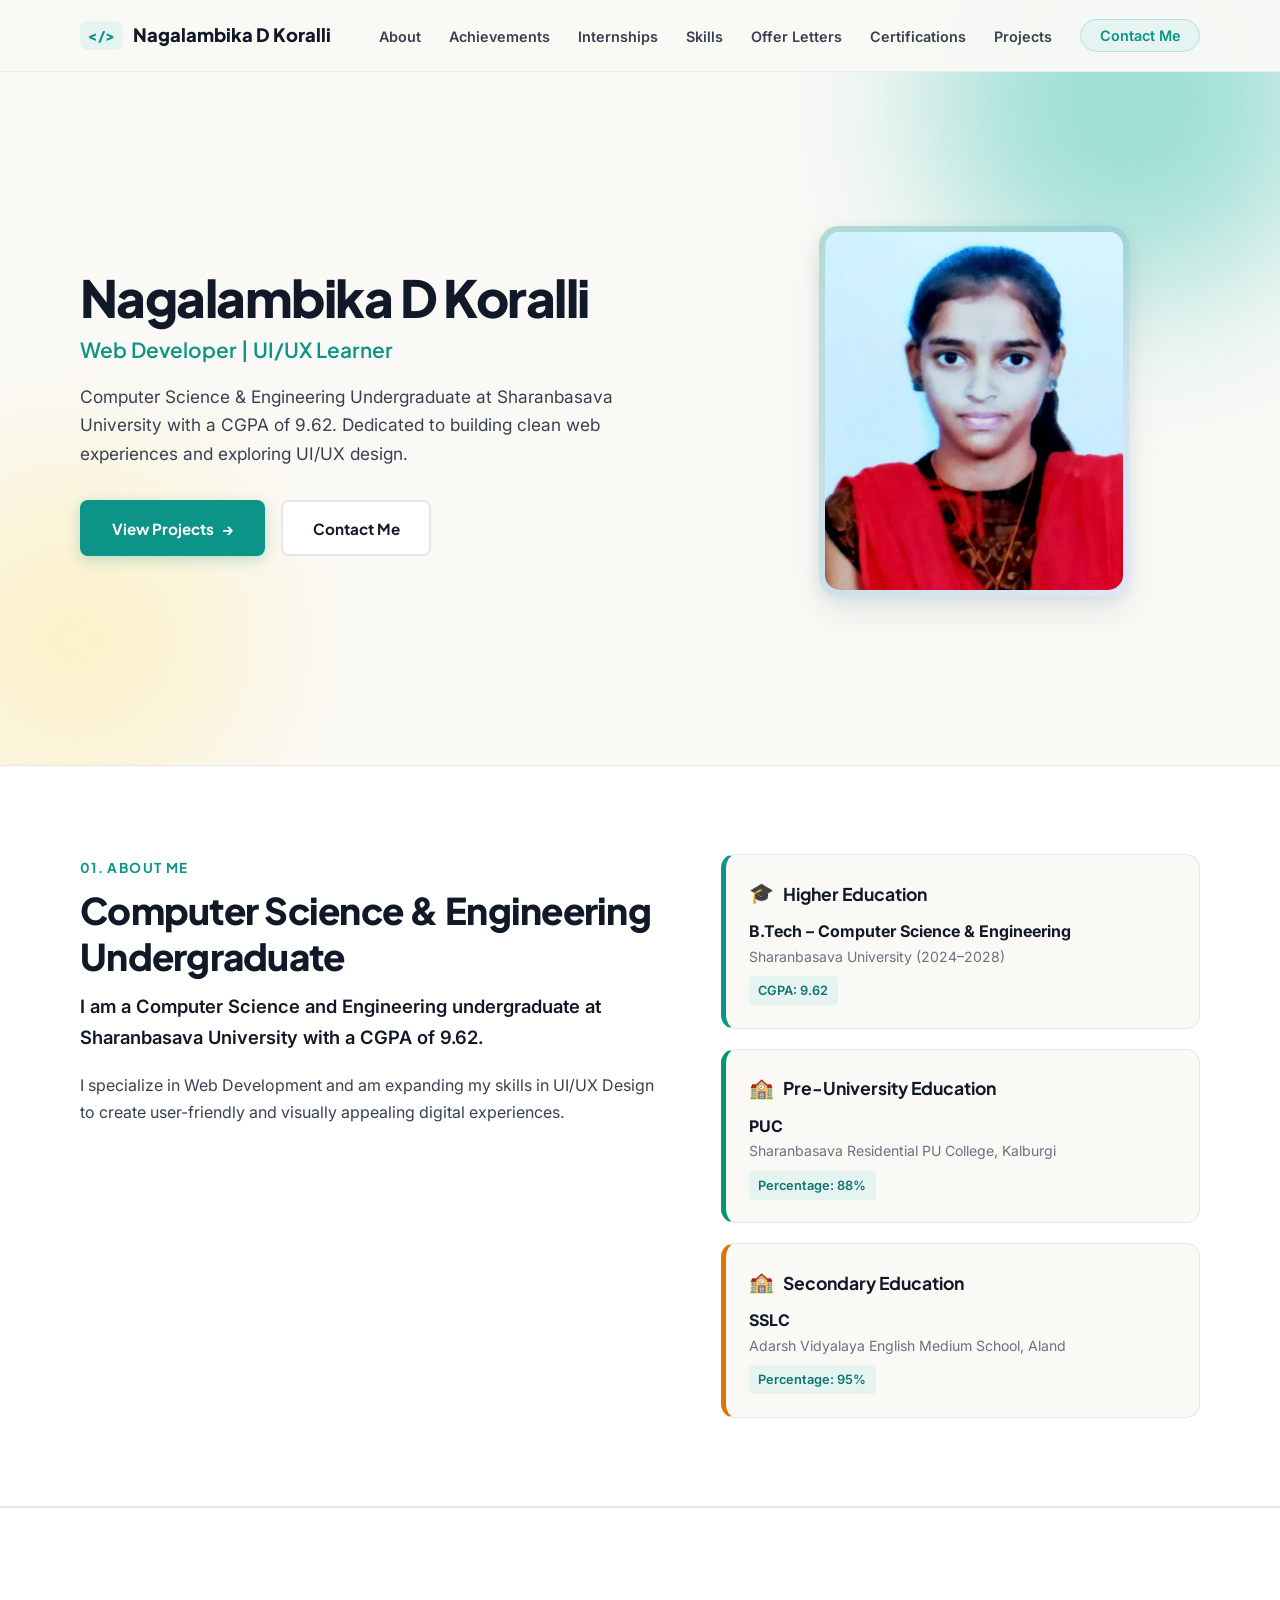
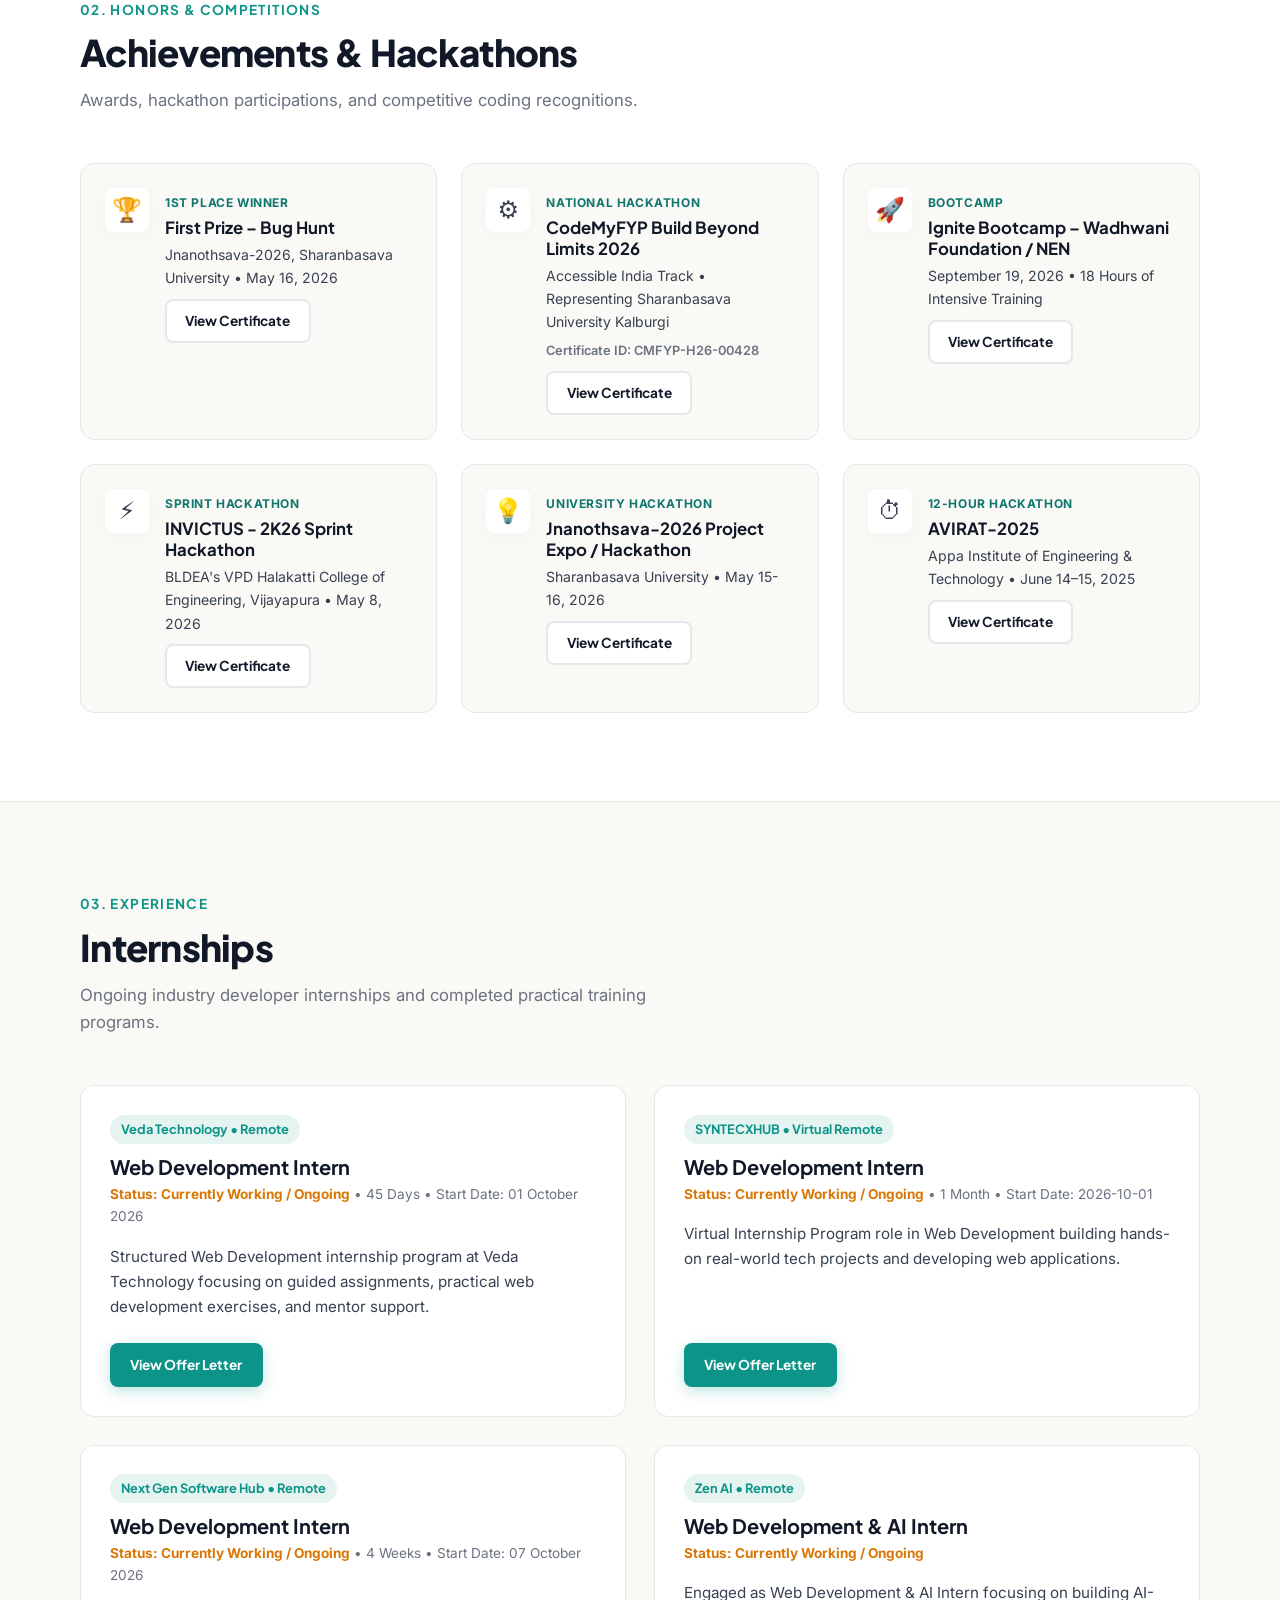
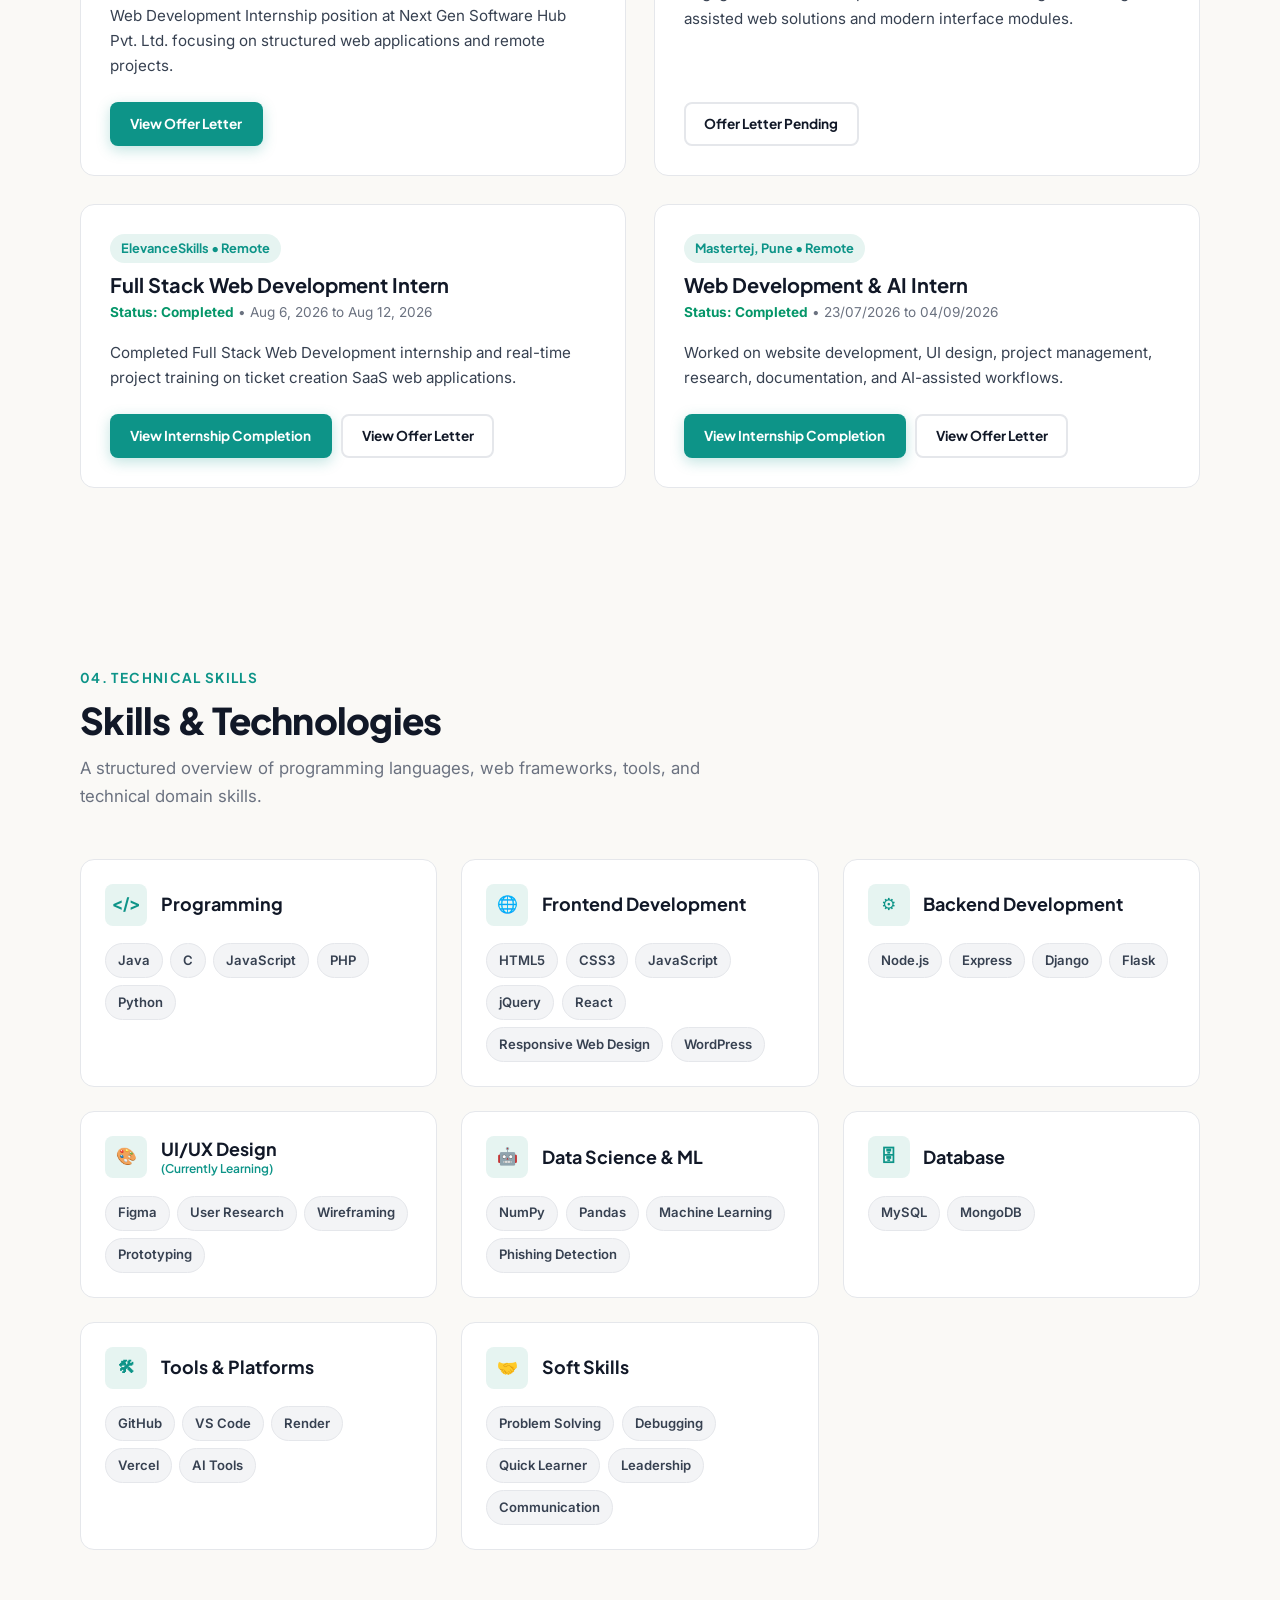
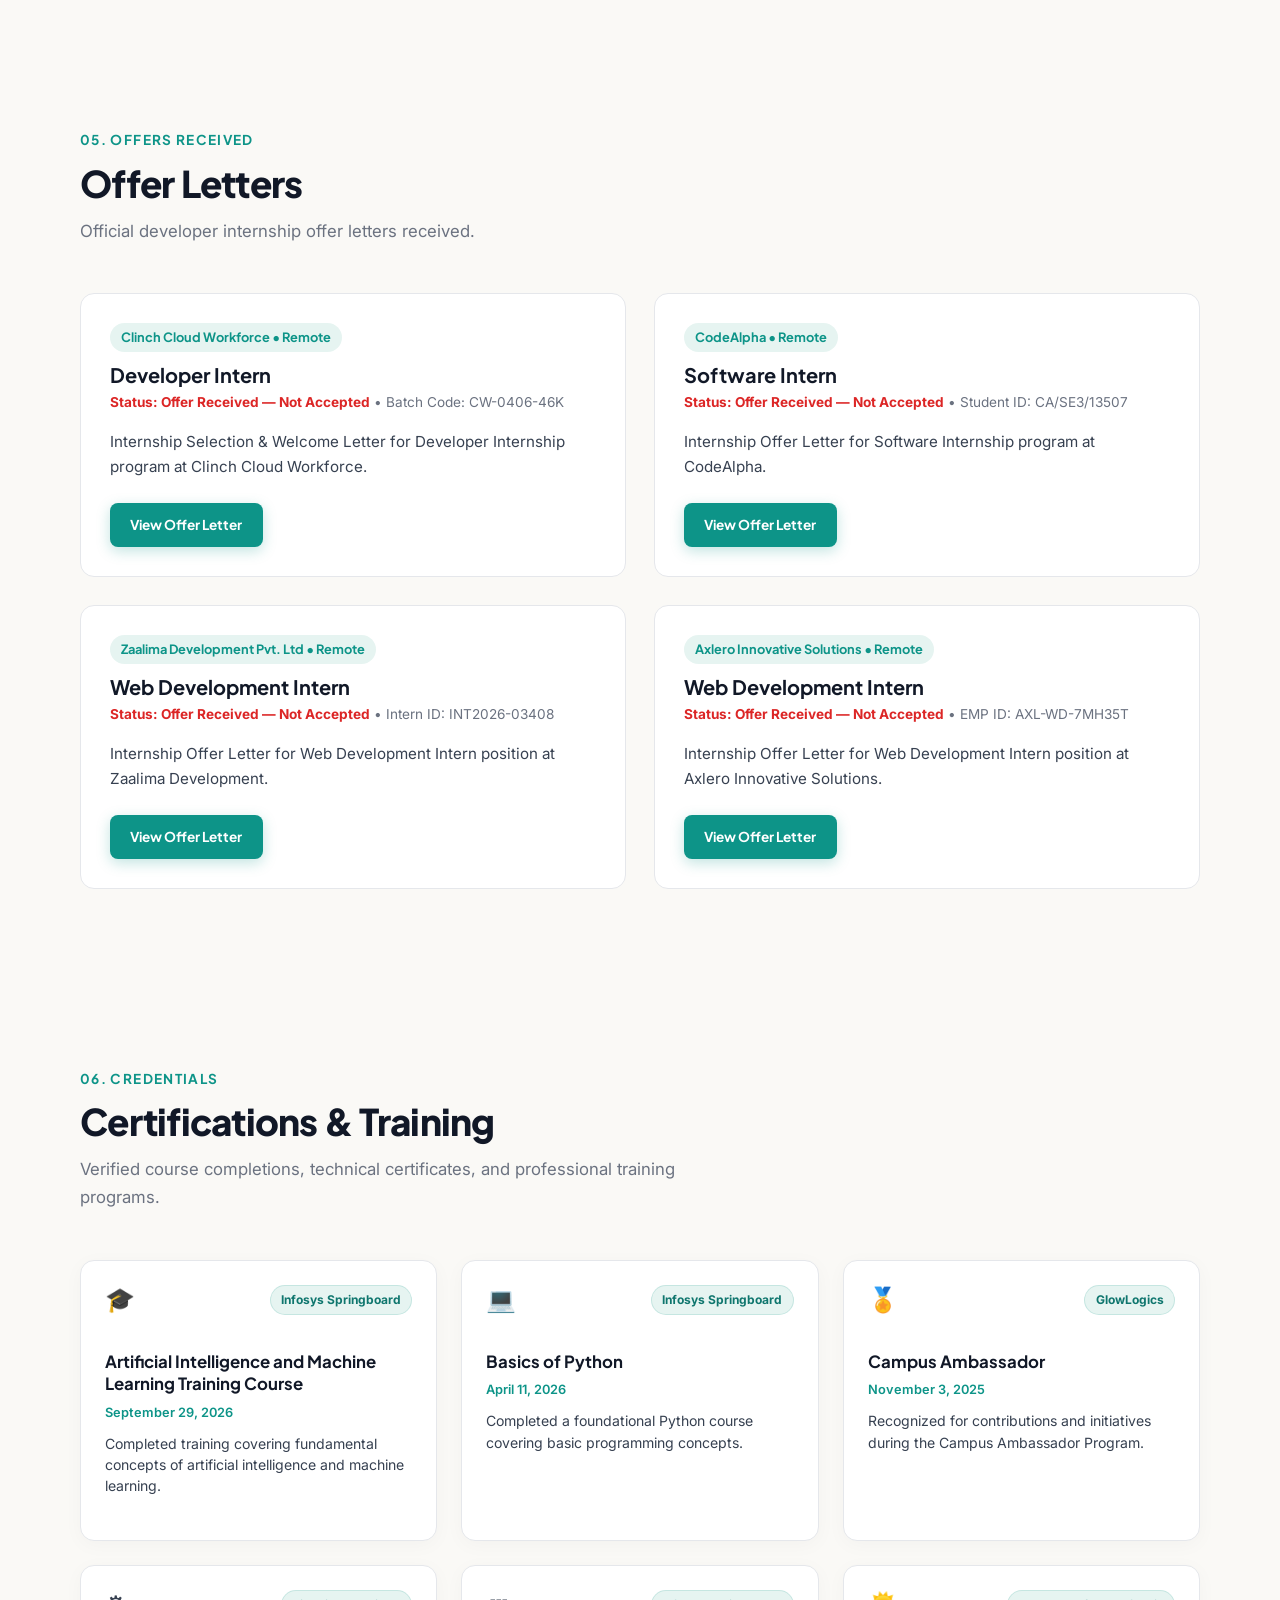
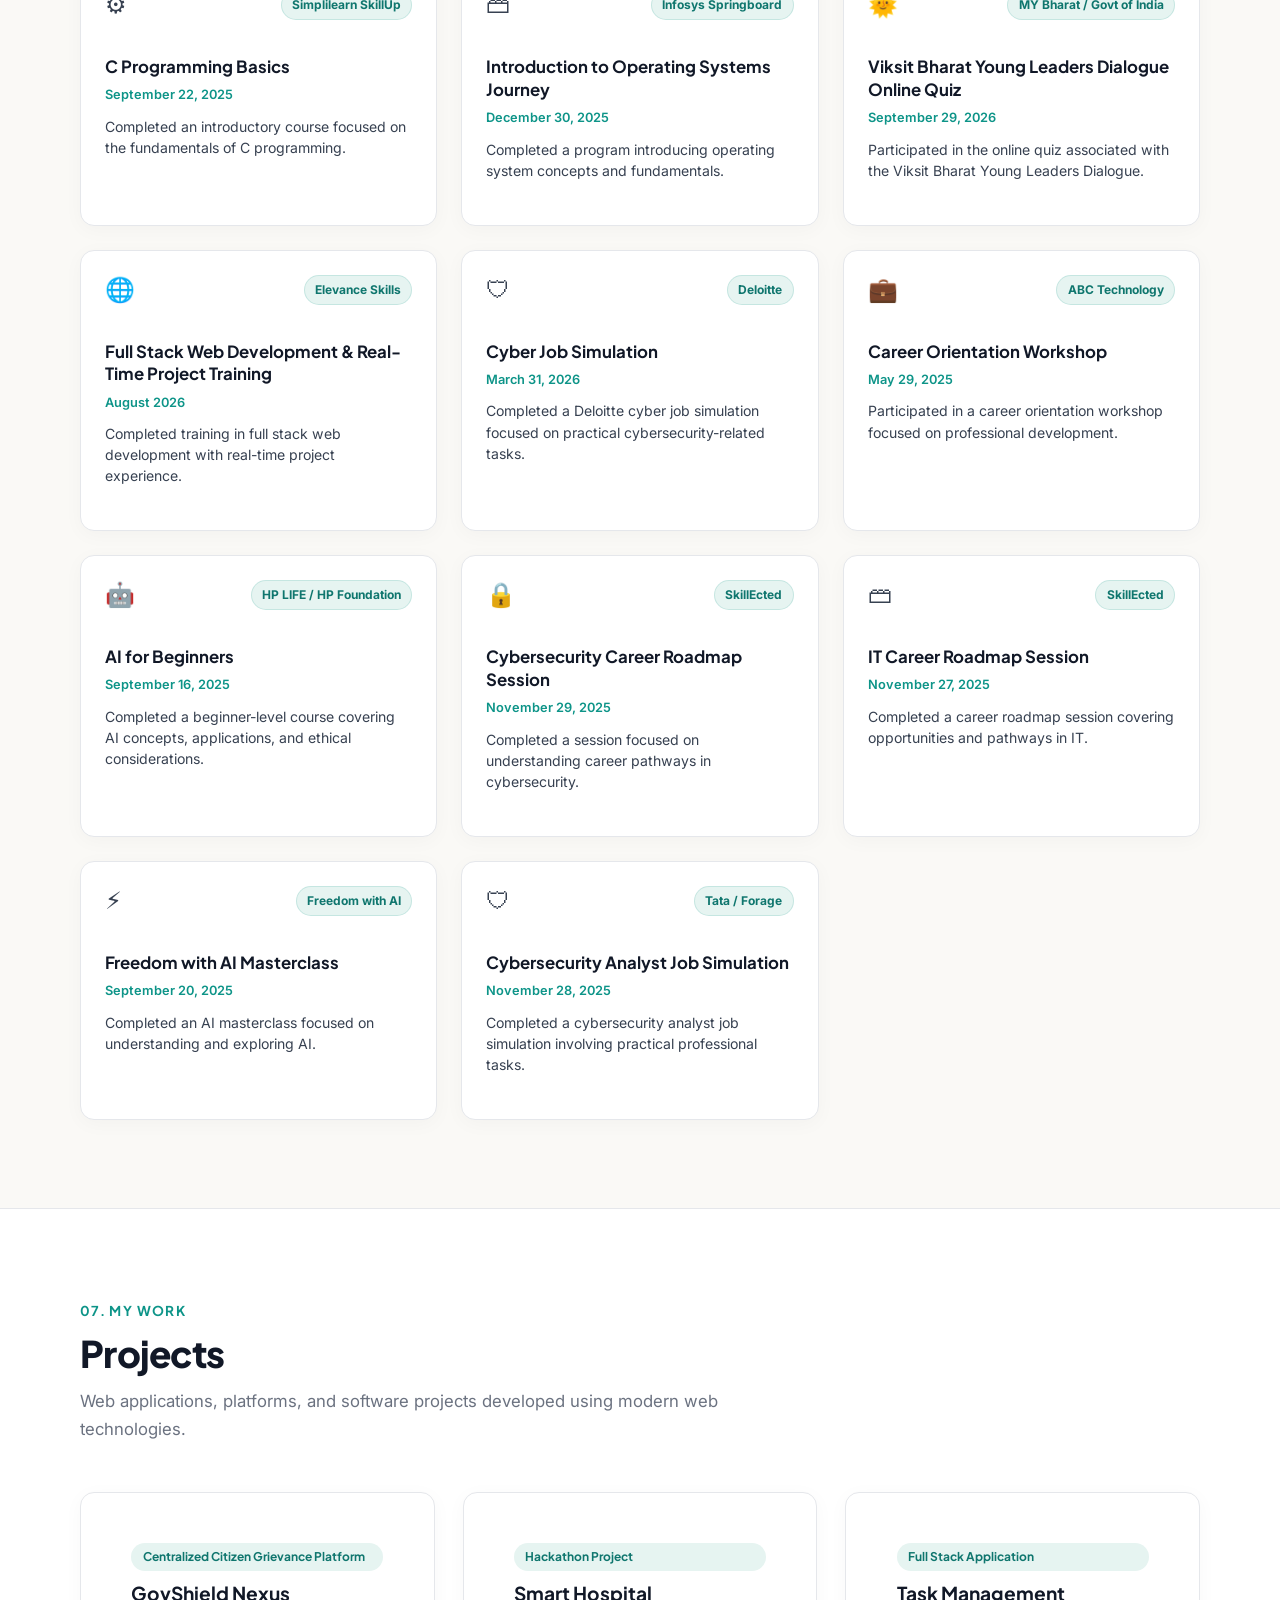
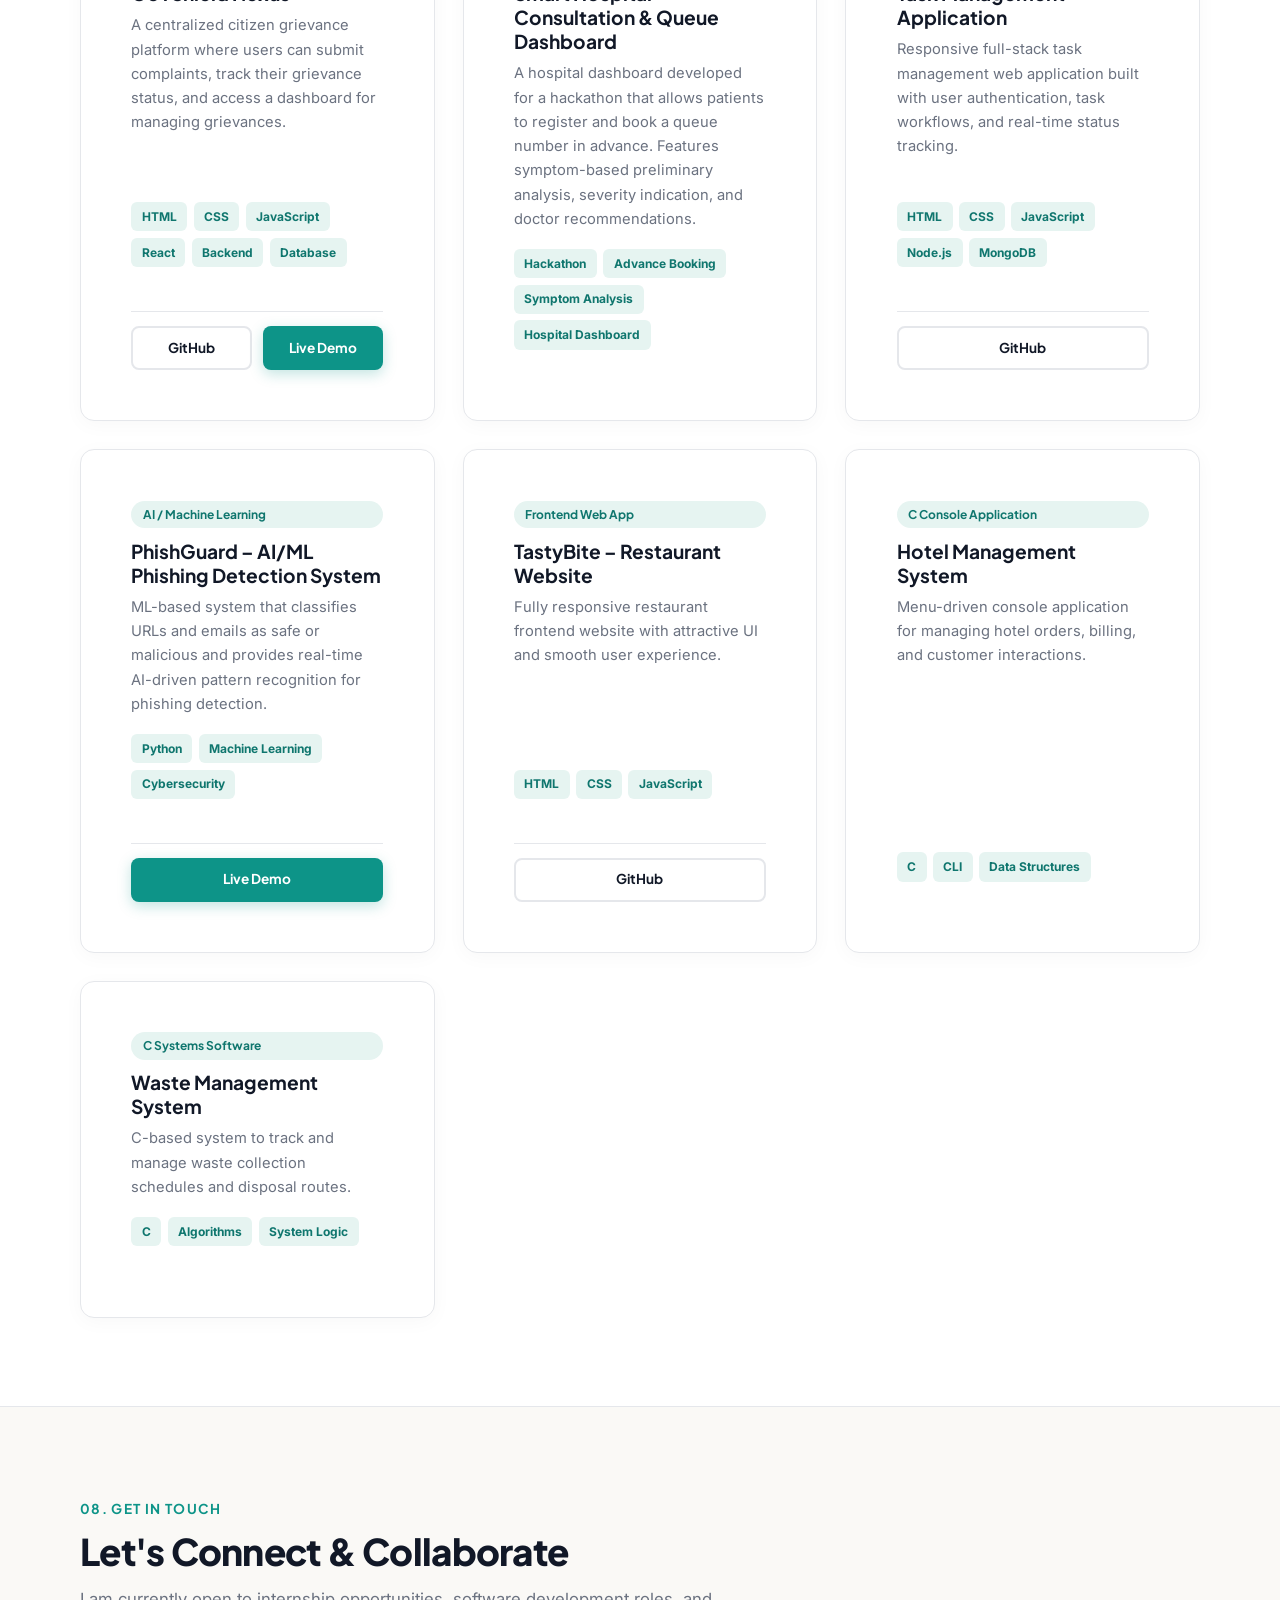
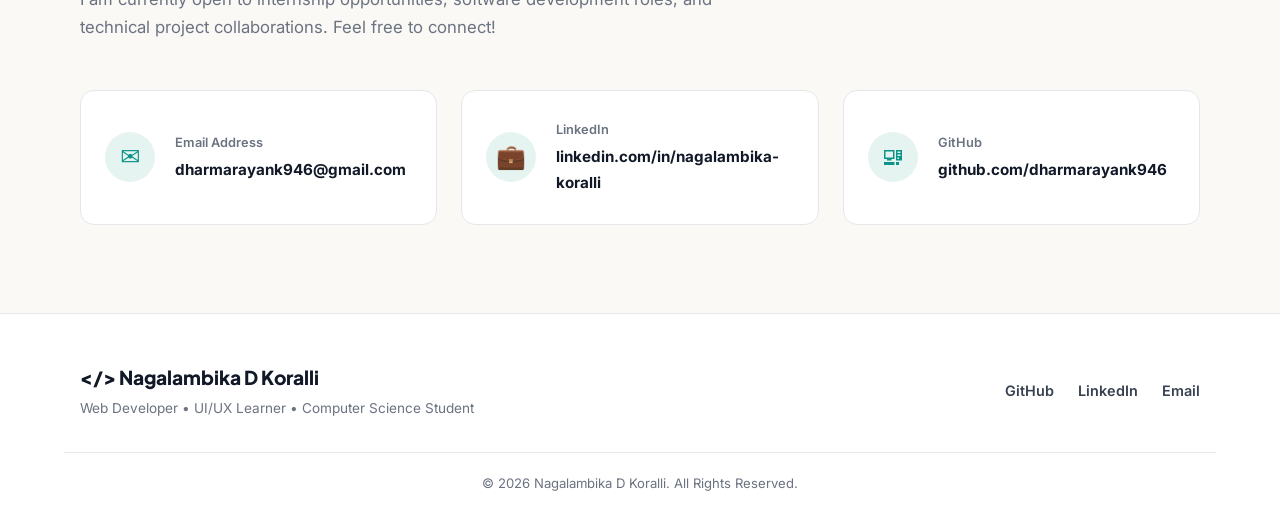
==== commit 74c8bf1f: "Final update to Nagalambika D Koralli portfolio: Added Next Gen Software Hub internship, updated hac" ====
--- a/portfolio/index.html
+++ b/portfolio/index.html
@@ -266,6 +266,25 @@
             </div>
           </div>
 
+          <!-- Ongoing 3: Next Gen Software Hub -->
+          <div class="internship-card border-accent-amber">
+            <div class="internship-header">
+              <div>
+                <span class="company-badge">Next Gen Software Hub • Remote</span>
+                <h3 class="internship-role">Web Development Intern</h3>
+                <p class="internship-meta"><strong class="status-ongoing">Status: Currently Working / Ongoing</strong> • 4 Weeks • Start Date: 07 October 2026</p>
+              </div>
+            </div>
+            <p class="internship-desc">
+              Web Development Internship position at Next Gen Software Hub Pvt. Ltd. focusing on structured web applications and remote projects.
+            </p>
+            <div class="doc-actions">
+              <a href="assets/documents/nextgen_offer.pdf" target="_blank" rel="noopener noreferrer" class="btn btn-sm btn-primary">
+                View Offer Letter
+              </a>
+            </div>
+          </div>
+
           <!-- Ongoing 3: Zen AI -->
           <div class="internship-card border-accent-sage">
             <div class="internship-header">
@@ -546,25 +565,6 @@
             </p>
             <div class="doc-actions">
               <a href="assets/documents/axlero_offer.pdf" target="_blank" rel="noopener noreferrer" class="btn btn-sm btn-primary">
-                View Offer Letter
-              </a>
-            </div>
-          </div>
-
-          <!-- Offer 5: Next Gen Software Hub -->
-          <div class="internship-card border-accent-amber">
-            <div class="internship-header">
-              <div>
-                <span class="company-badge">Next Gen Software Hub Pvt. Ltd. • Remote</span>
-                <h3 class="internship-role">Web Development Intern</h3>
-                <p class="internship-meta"><span class="status-not-accepted">Status: Offer Received — Not Accepted</span> • Ref: OL-2026-1280</p>
-              </div>
-            </div>
-            <p class="internship-desc">
-              Official Offer Letter for 4-Week Work From Home Web Development Internship starting October 7, 2026.
-            </p>
-            <div class="doc-actions">
-              <a href="assets/documents/nextgen_offer.pdf" target="_blank" rel="noopener noreferrer" class="btn btn-sm btn-primary">
                 View Offer Letter
               </a>
             </div>
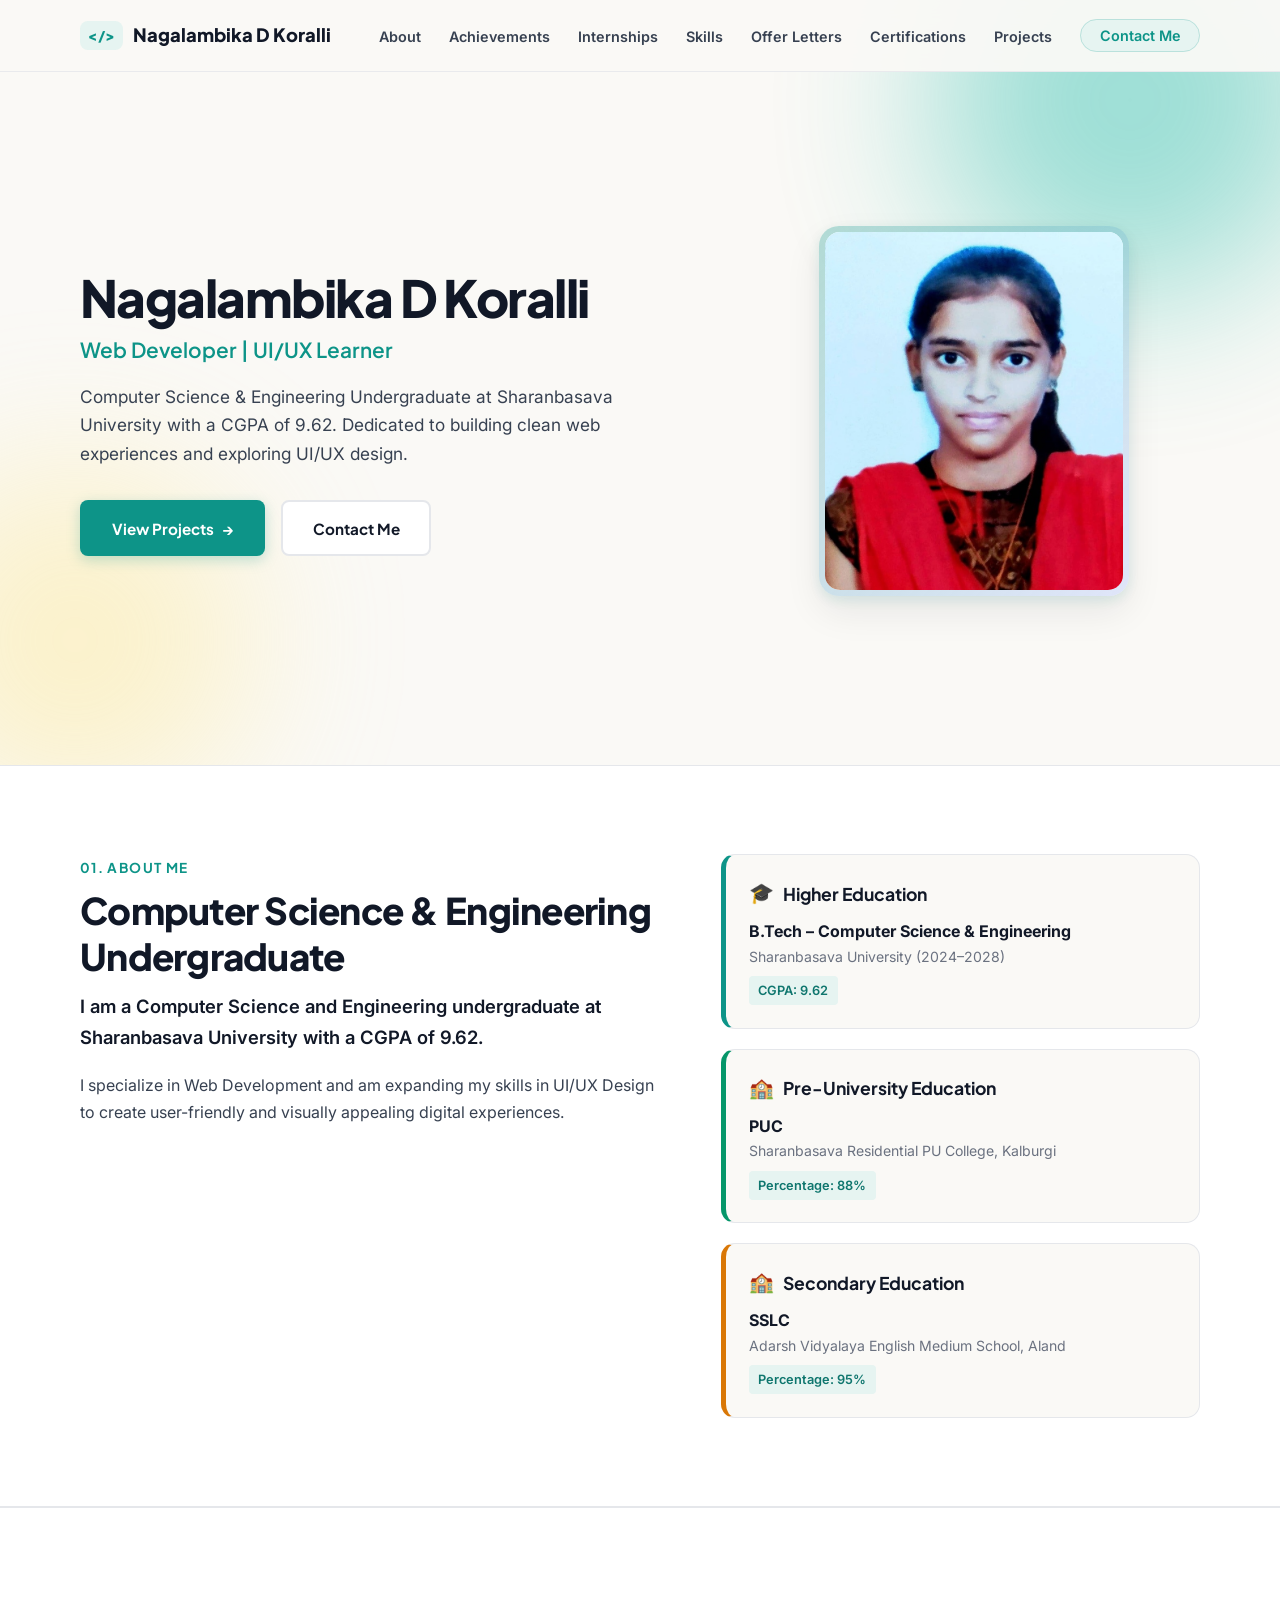
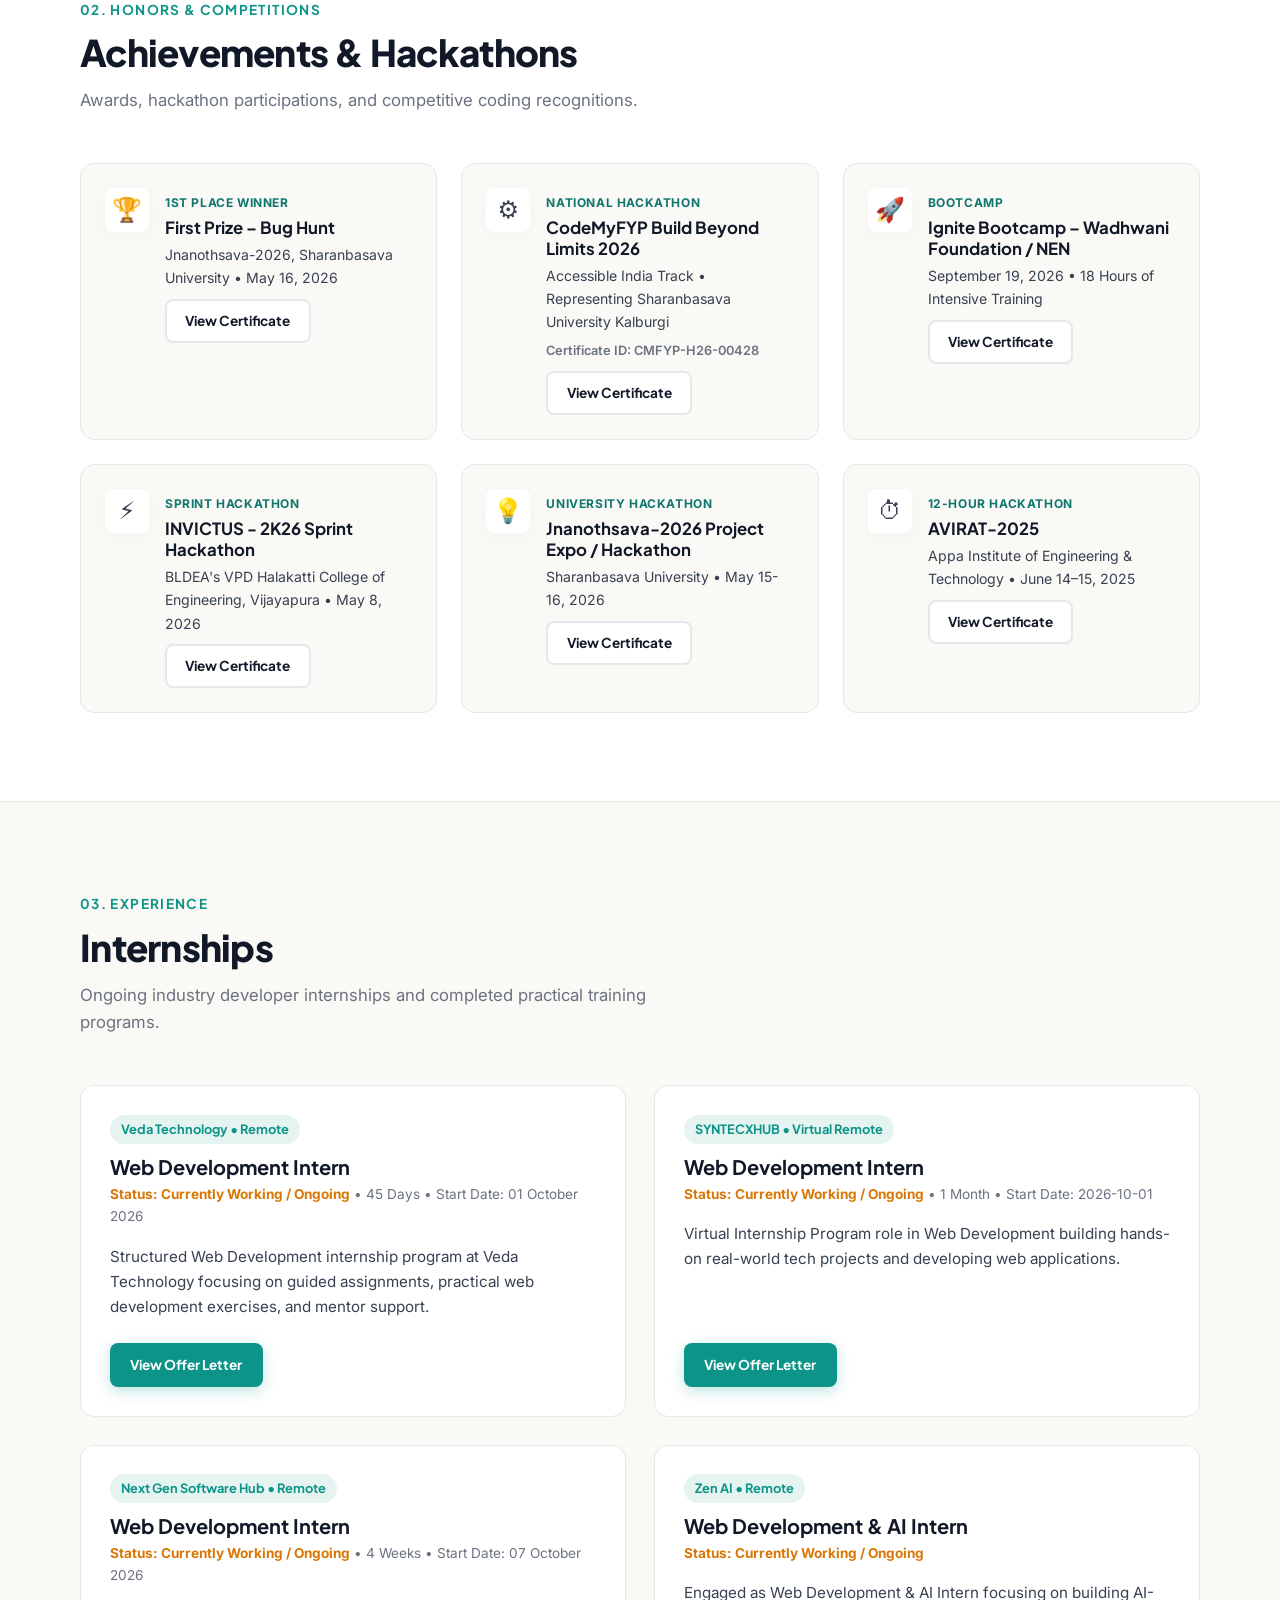
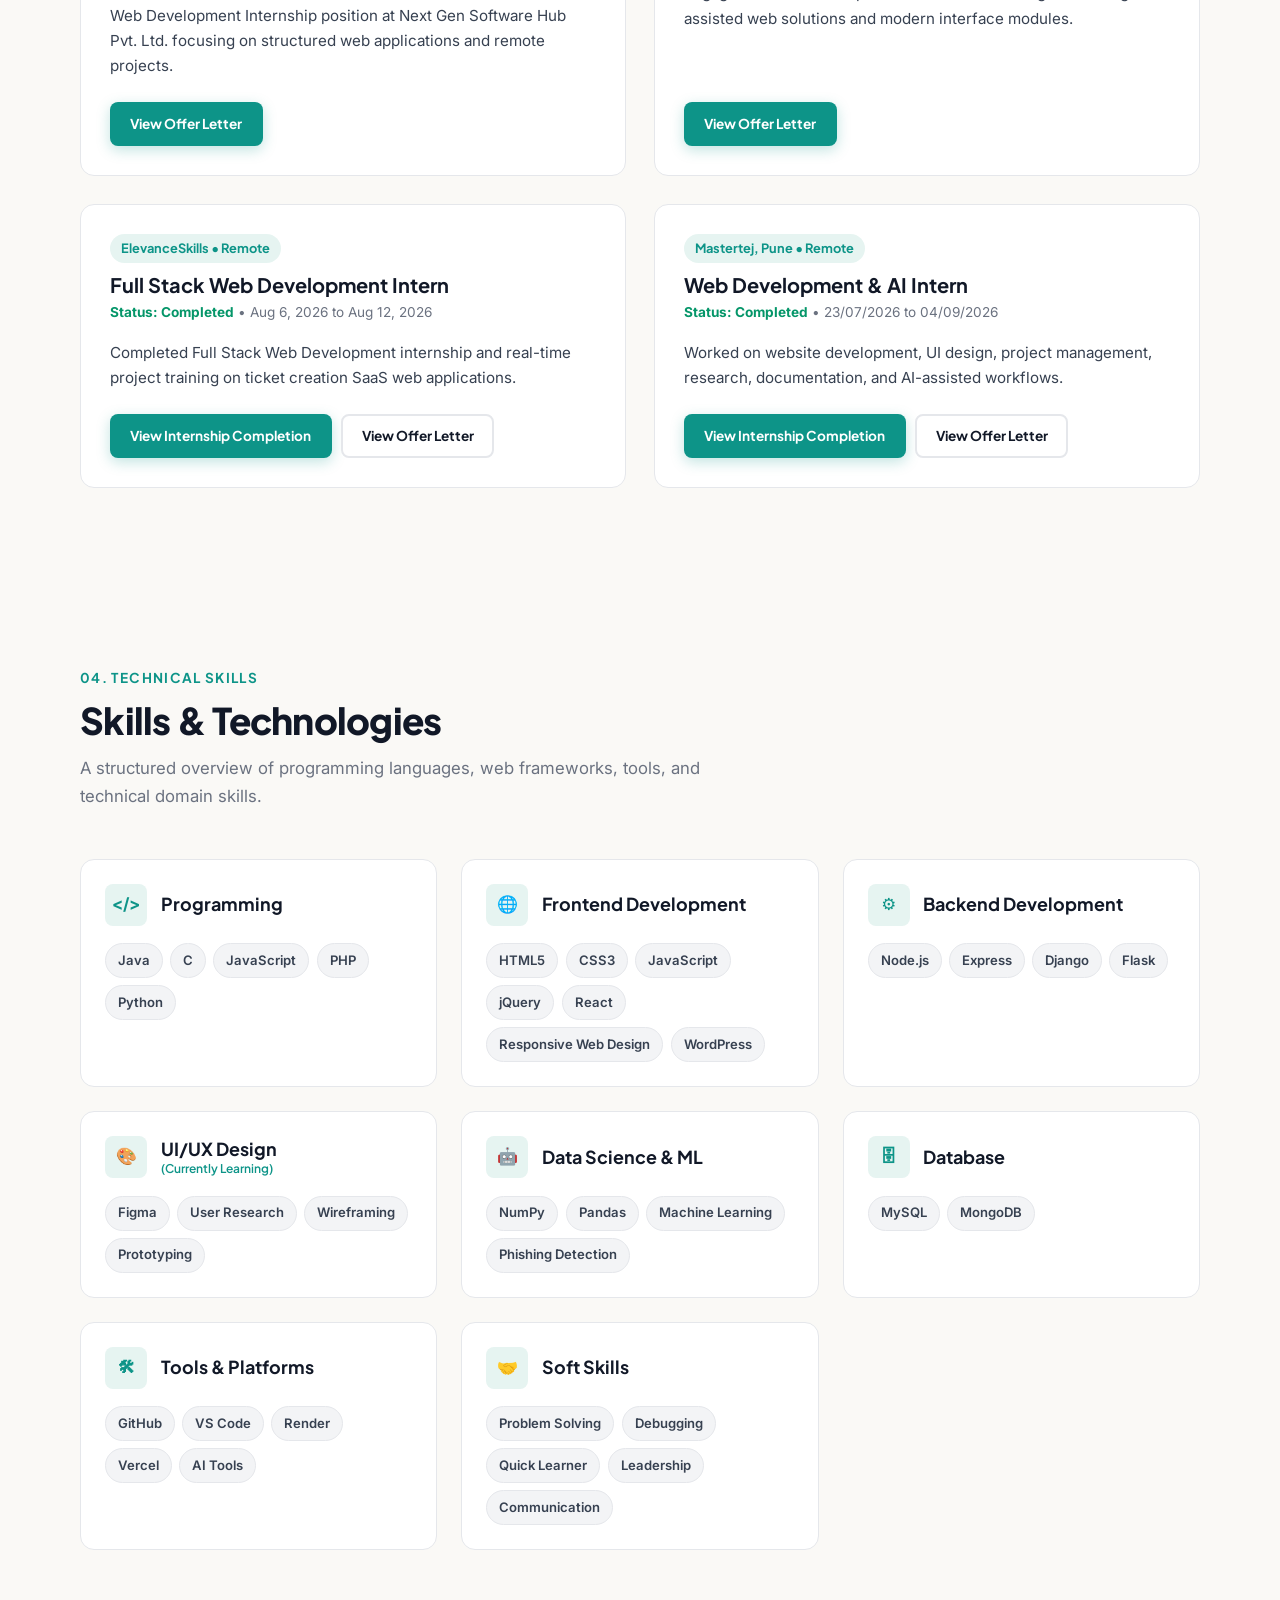
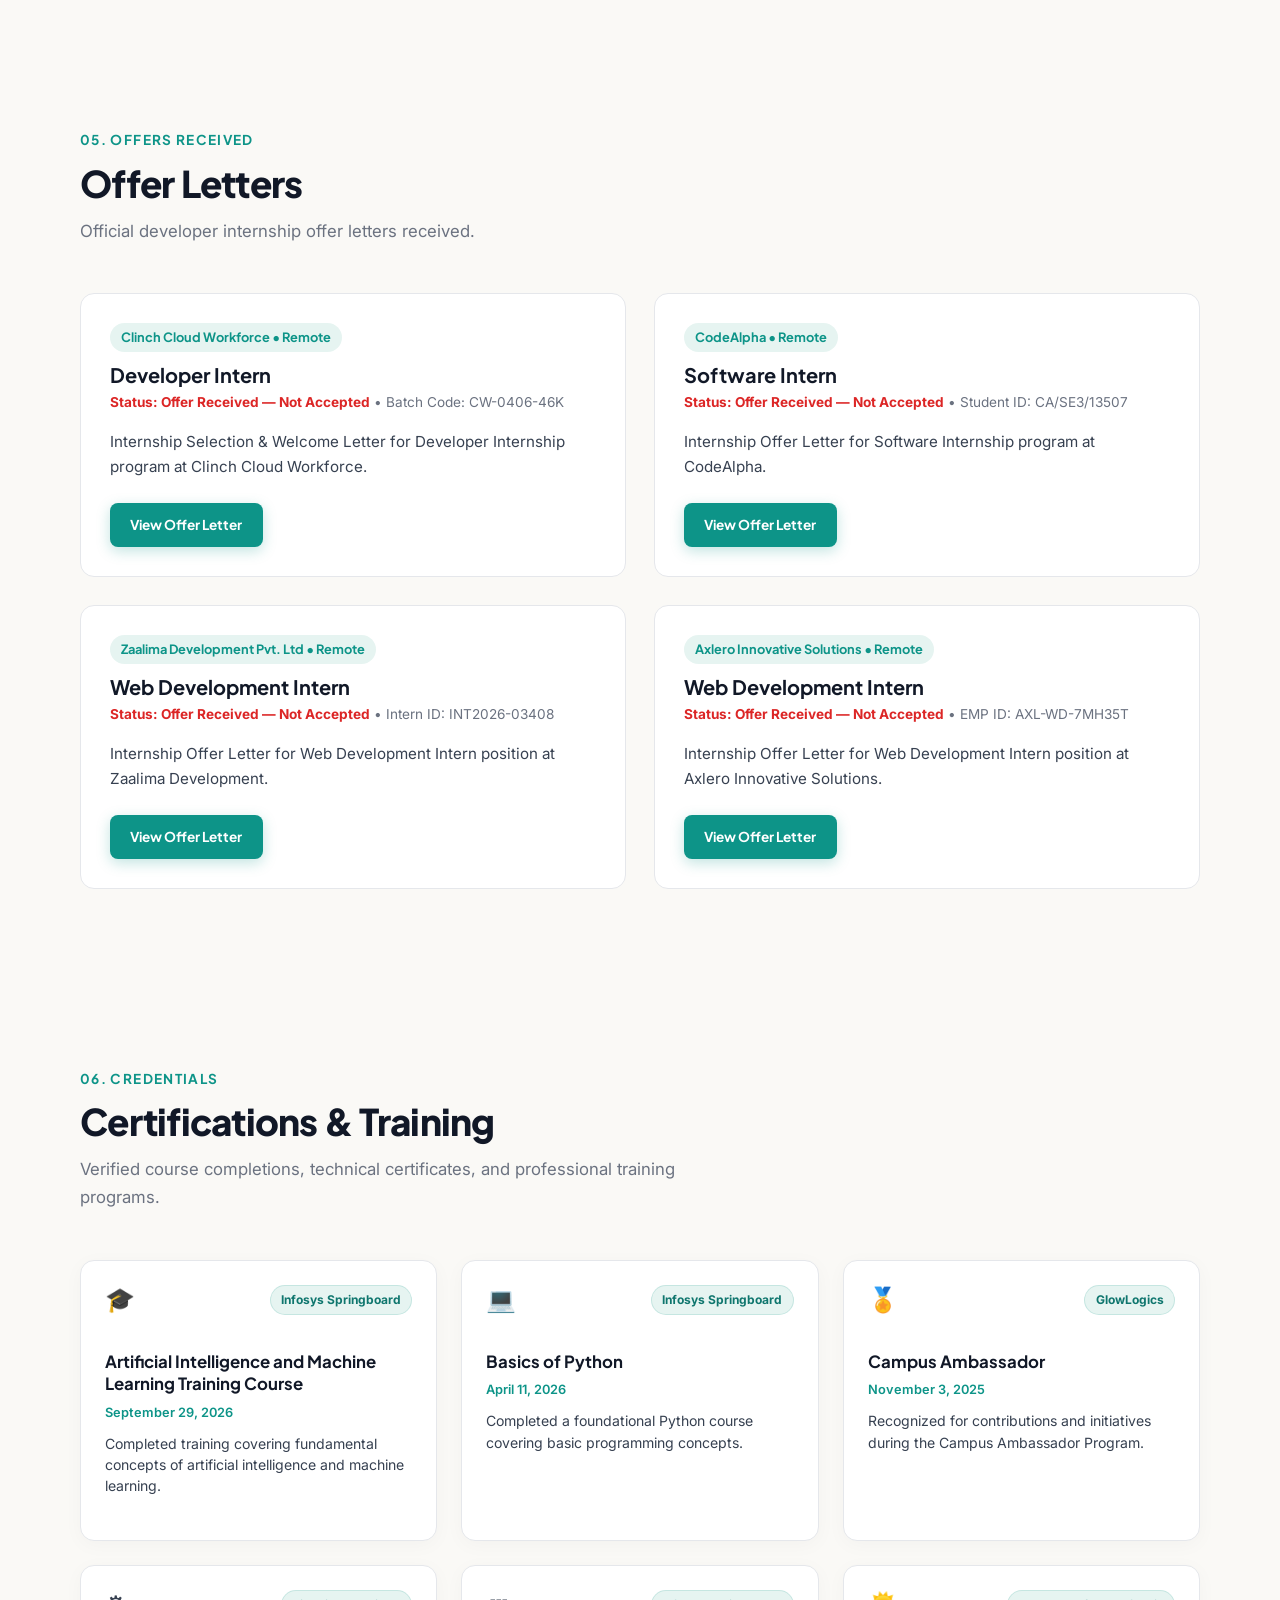
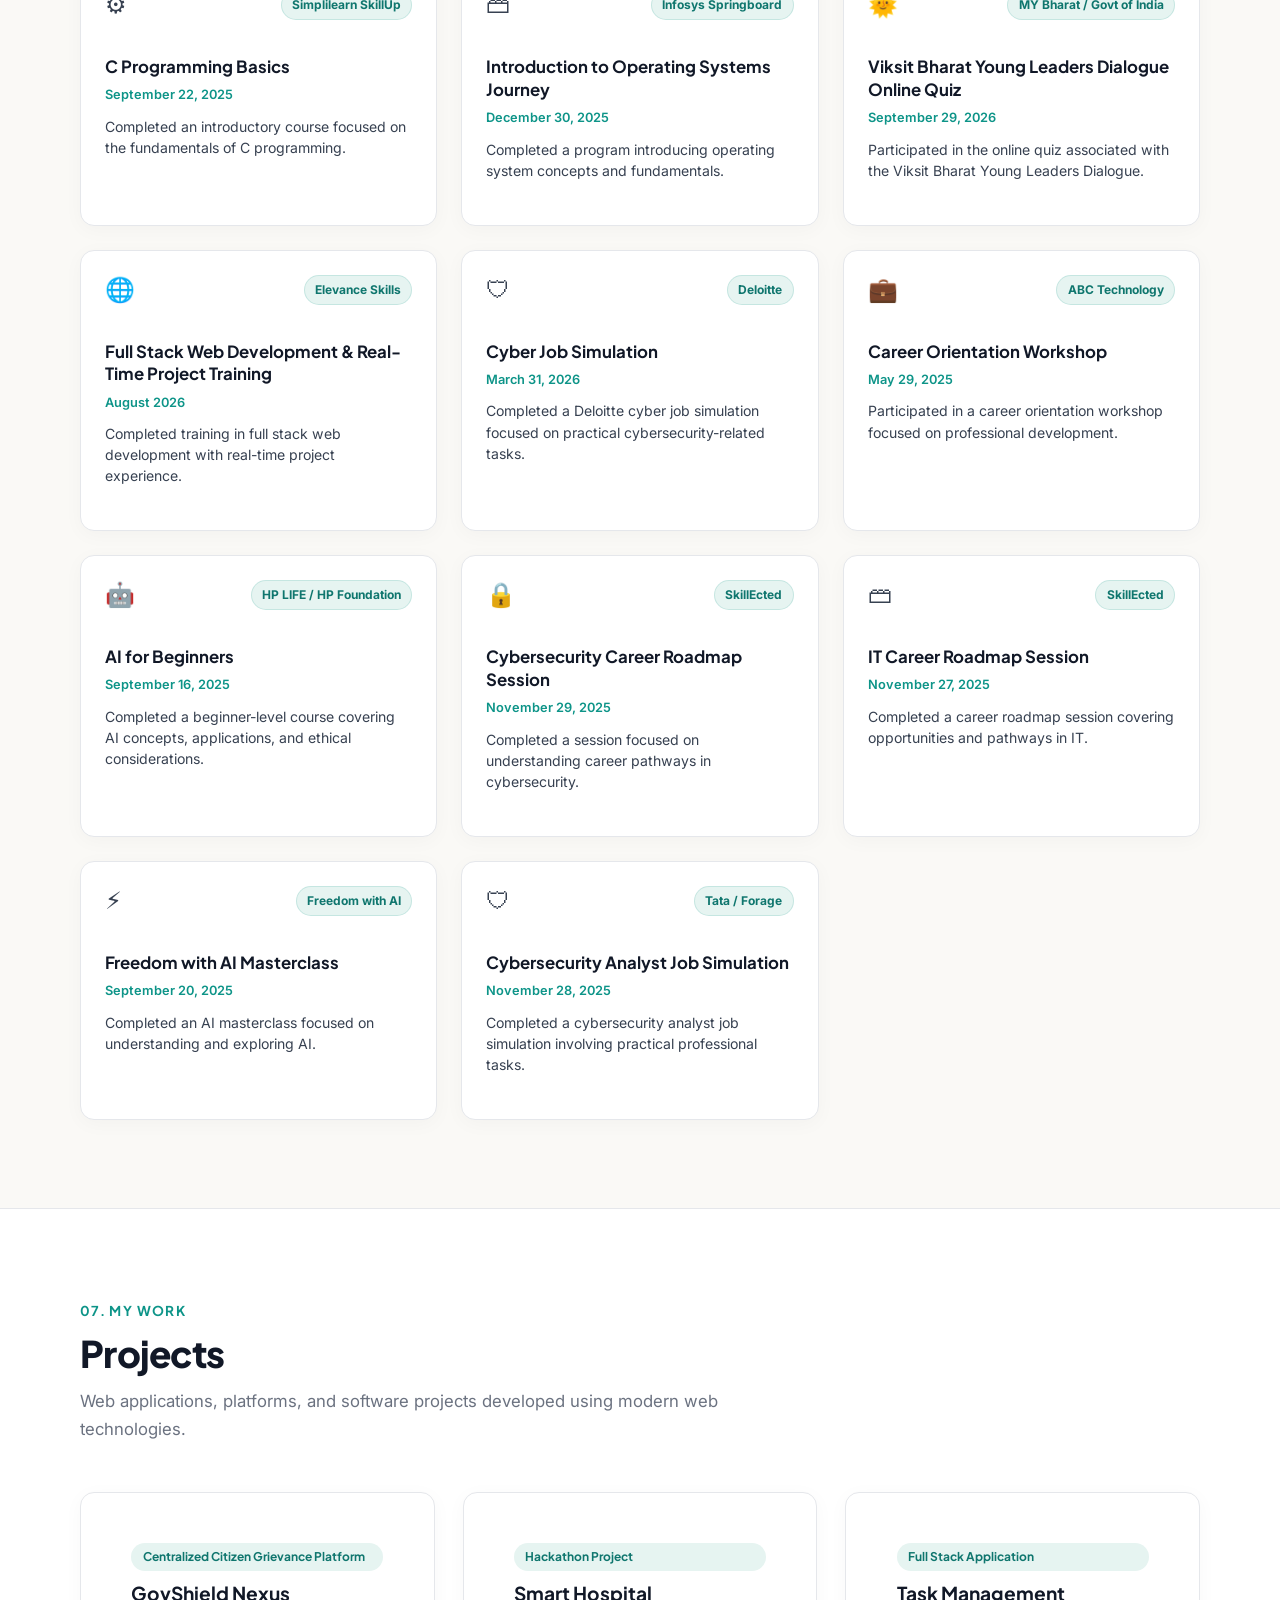
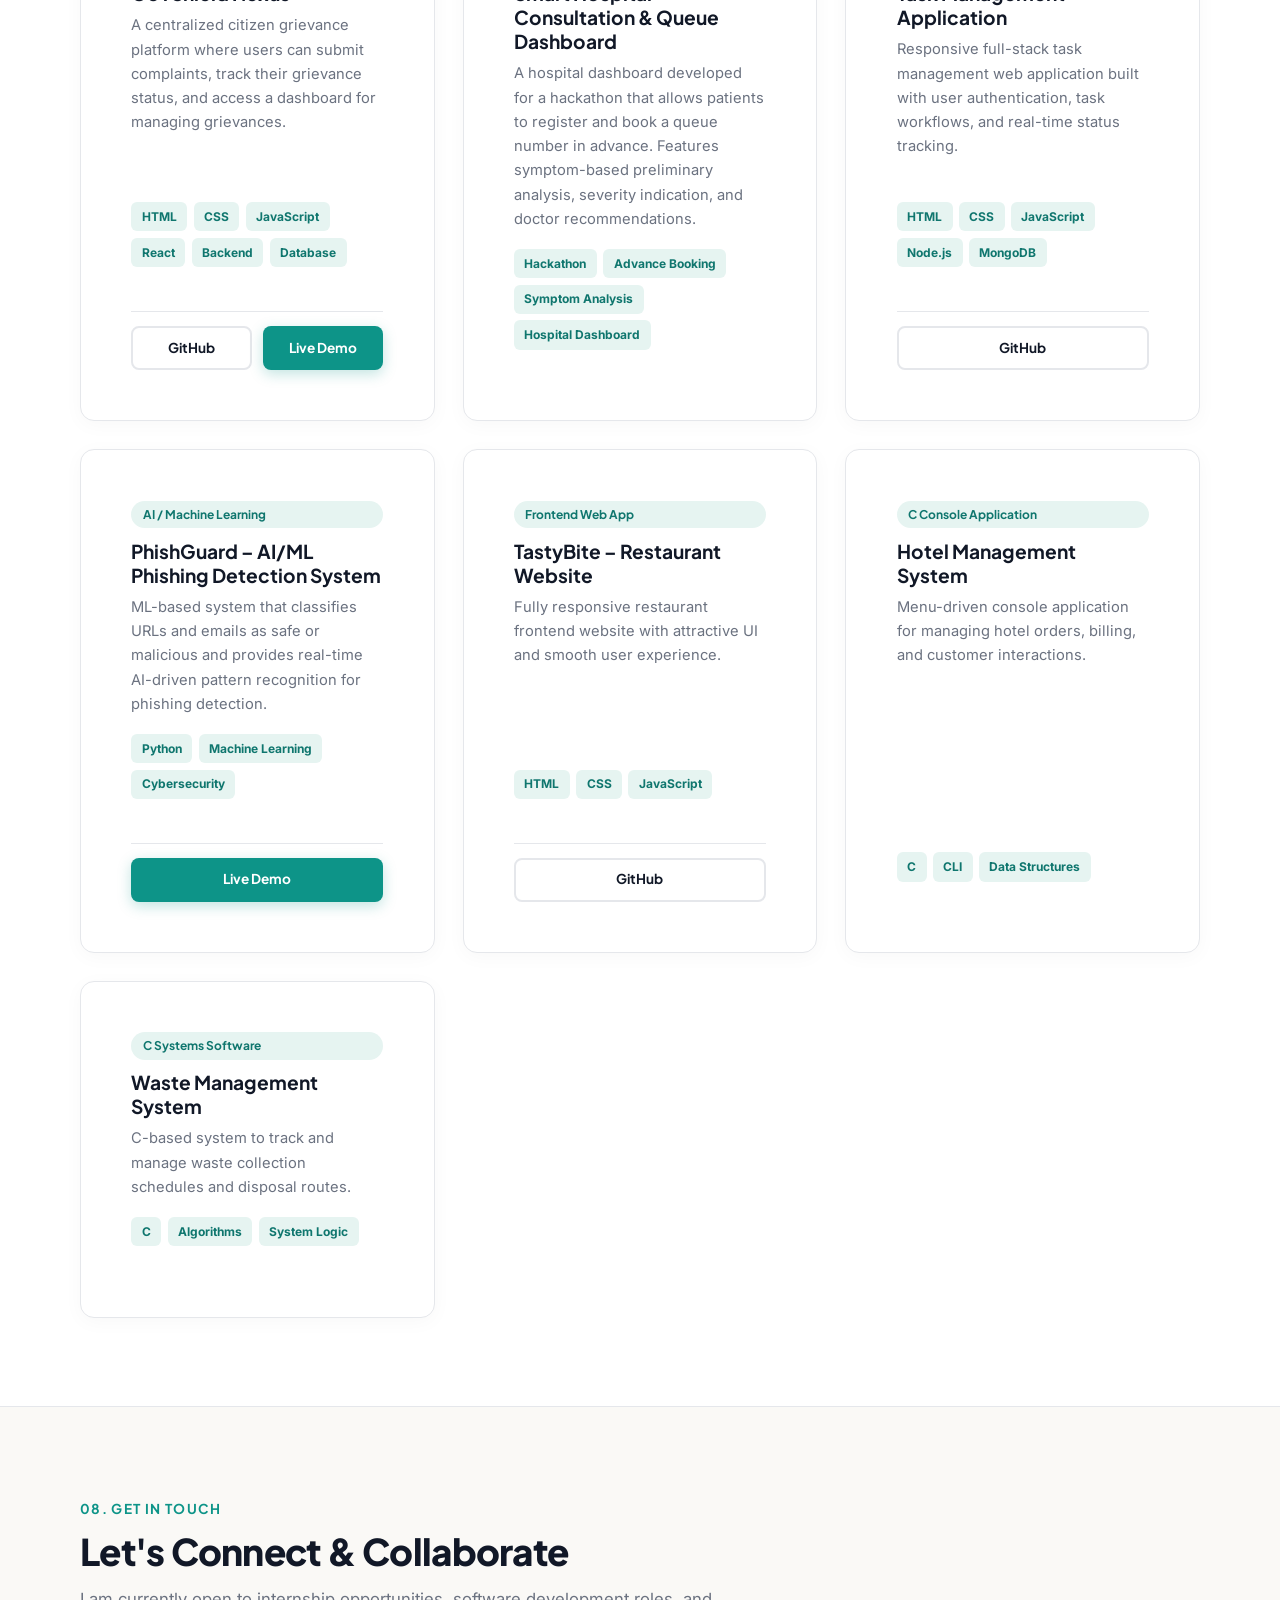
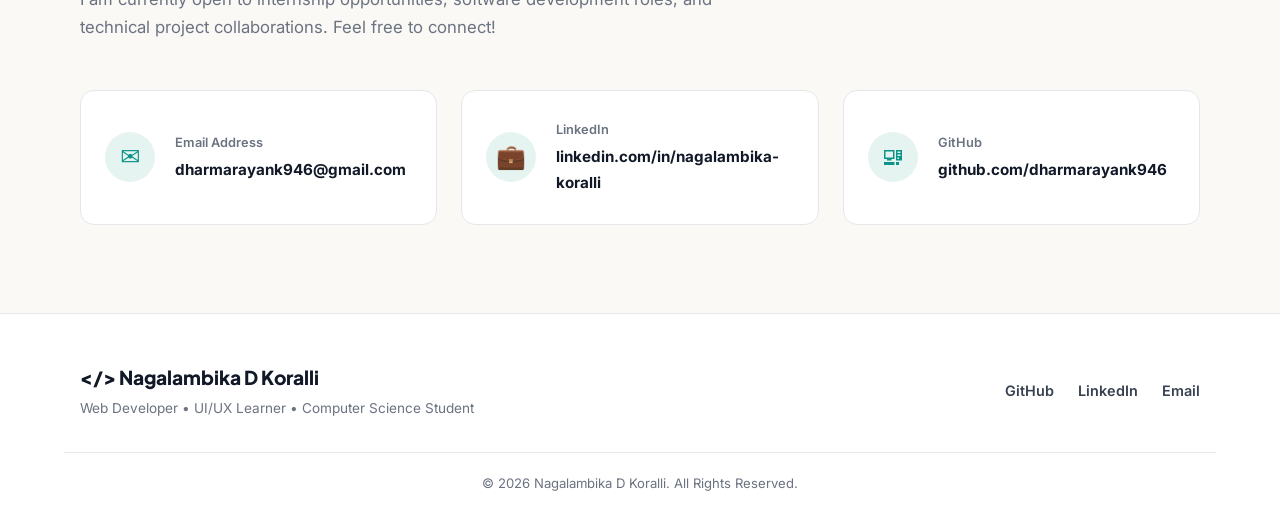
==== commit b1229198: "Update Zen AI internship card with View Offer Letter button" ====
--- a/portfolio/index.html
+++ b/portfolio/index.html
@@ -298,8 +298,8 @@
               Engaged as Web Development &amp; AI Intern focusing on building AI-assisted web solutions and modern interface modules.
             </p>
             <div class="doc-actions">
-              <a href="#" class="btn btn-sm btn-outline" onclick="return false;">
-                Offer Letter Pending
+              <a href="assets/documents/nextgen_offer.pdf" target="_blank" rel="noopener noreferrer" class="btn btn-sm btn-primary">
+                View Offer Letter
               </a>
             </div>
           </div>
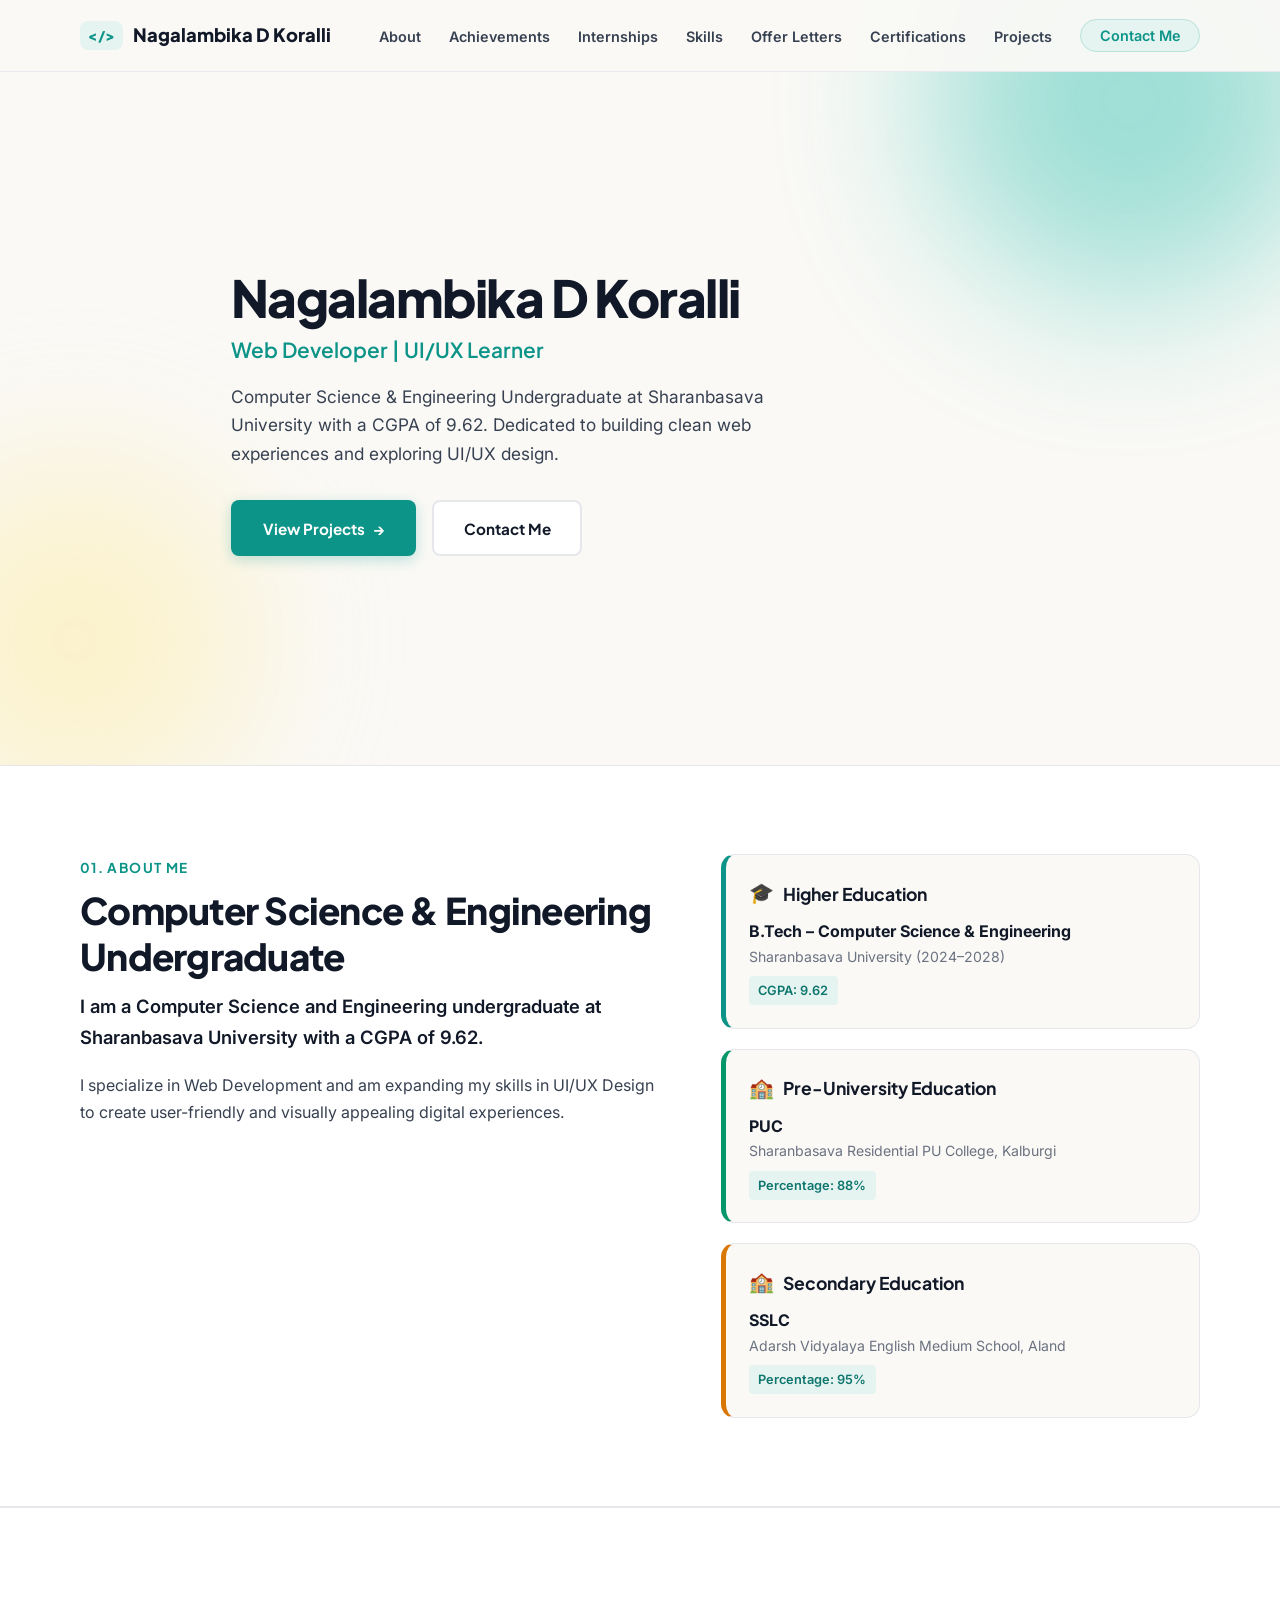
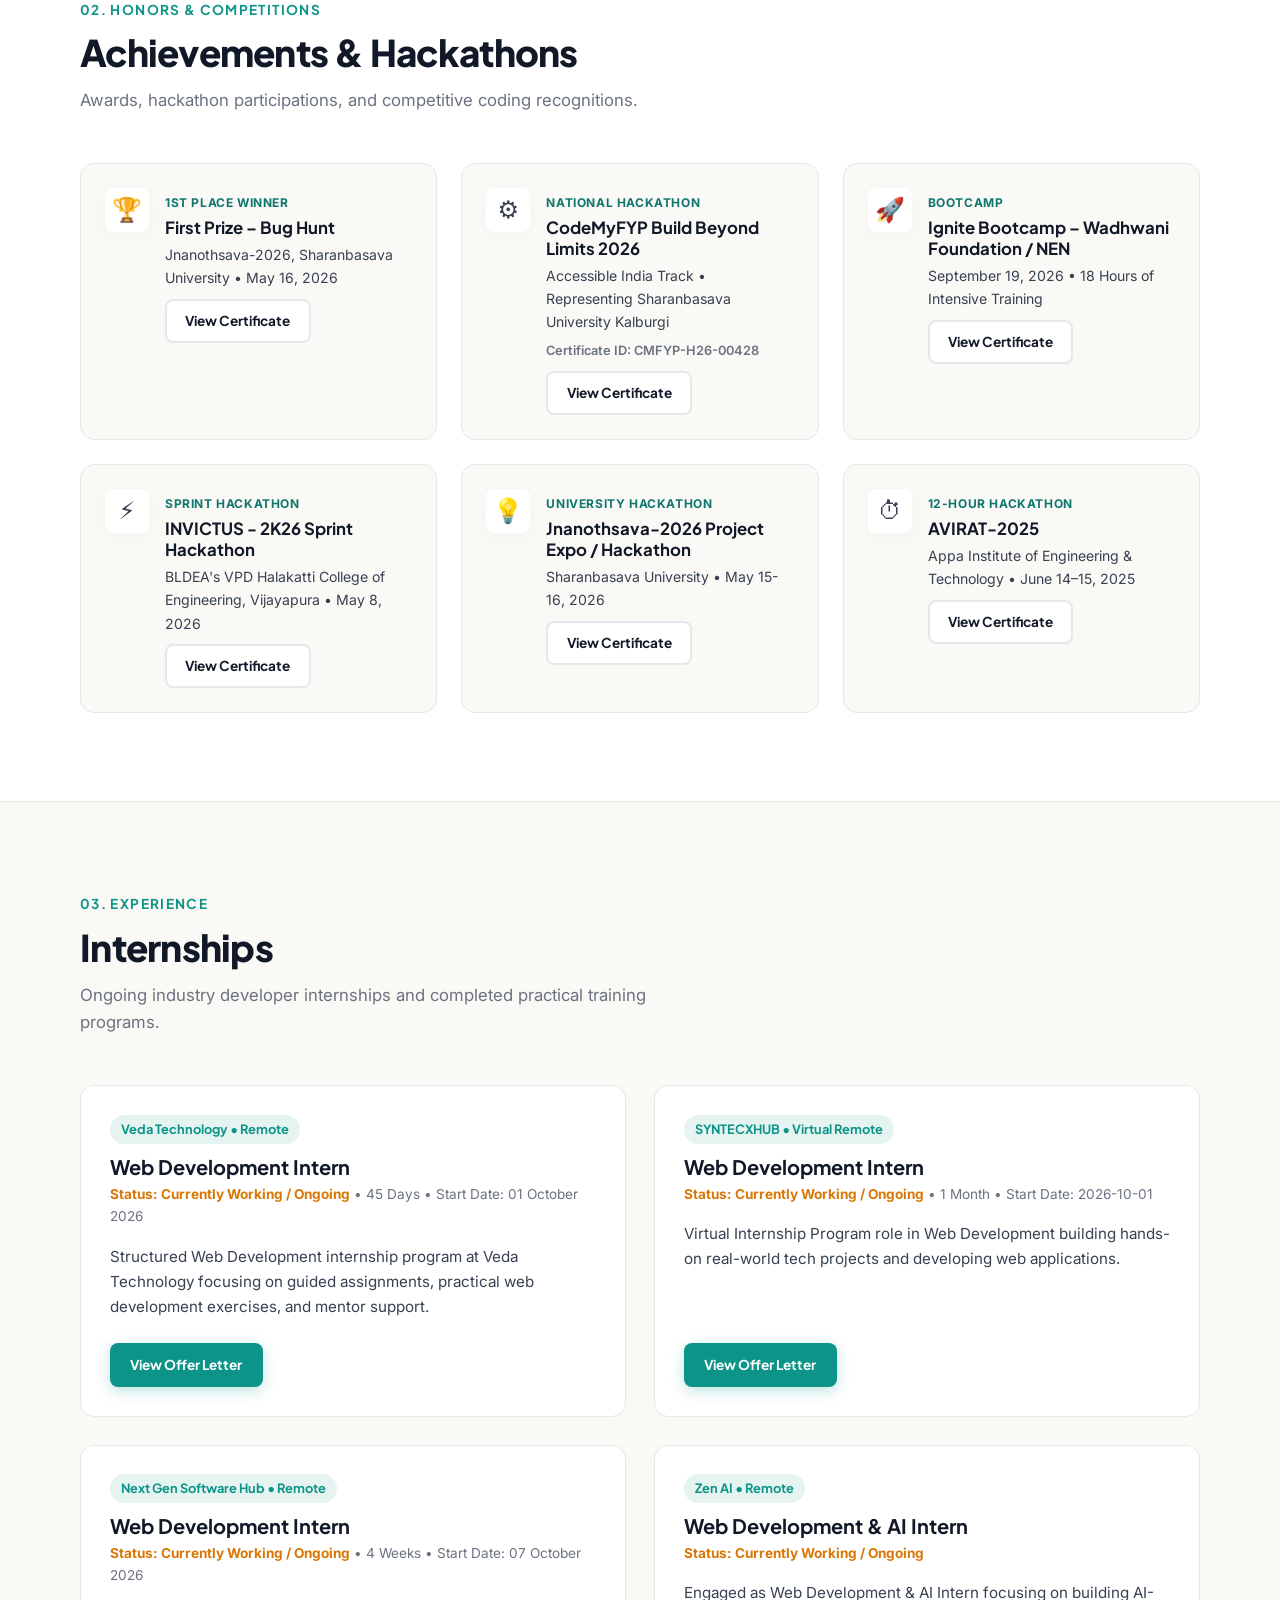
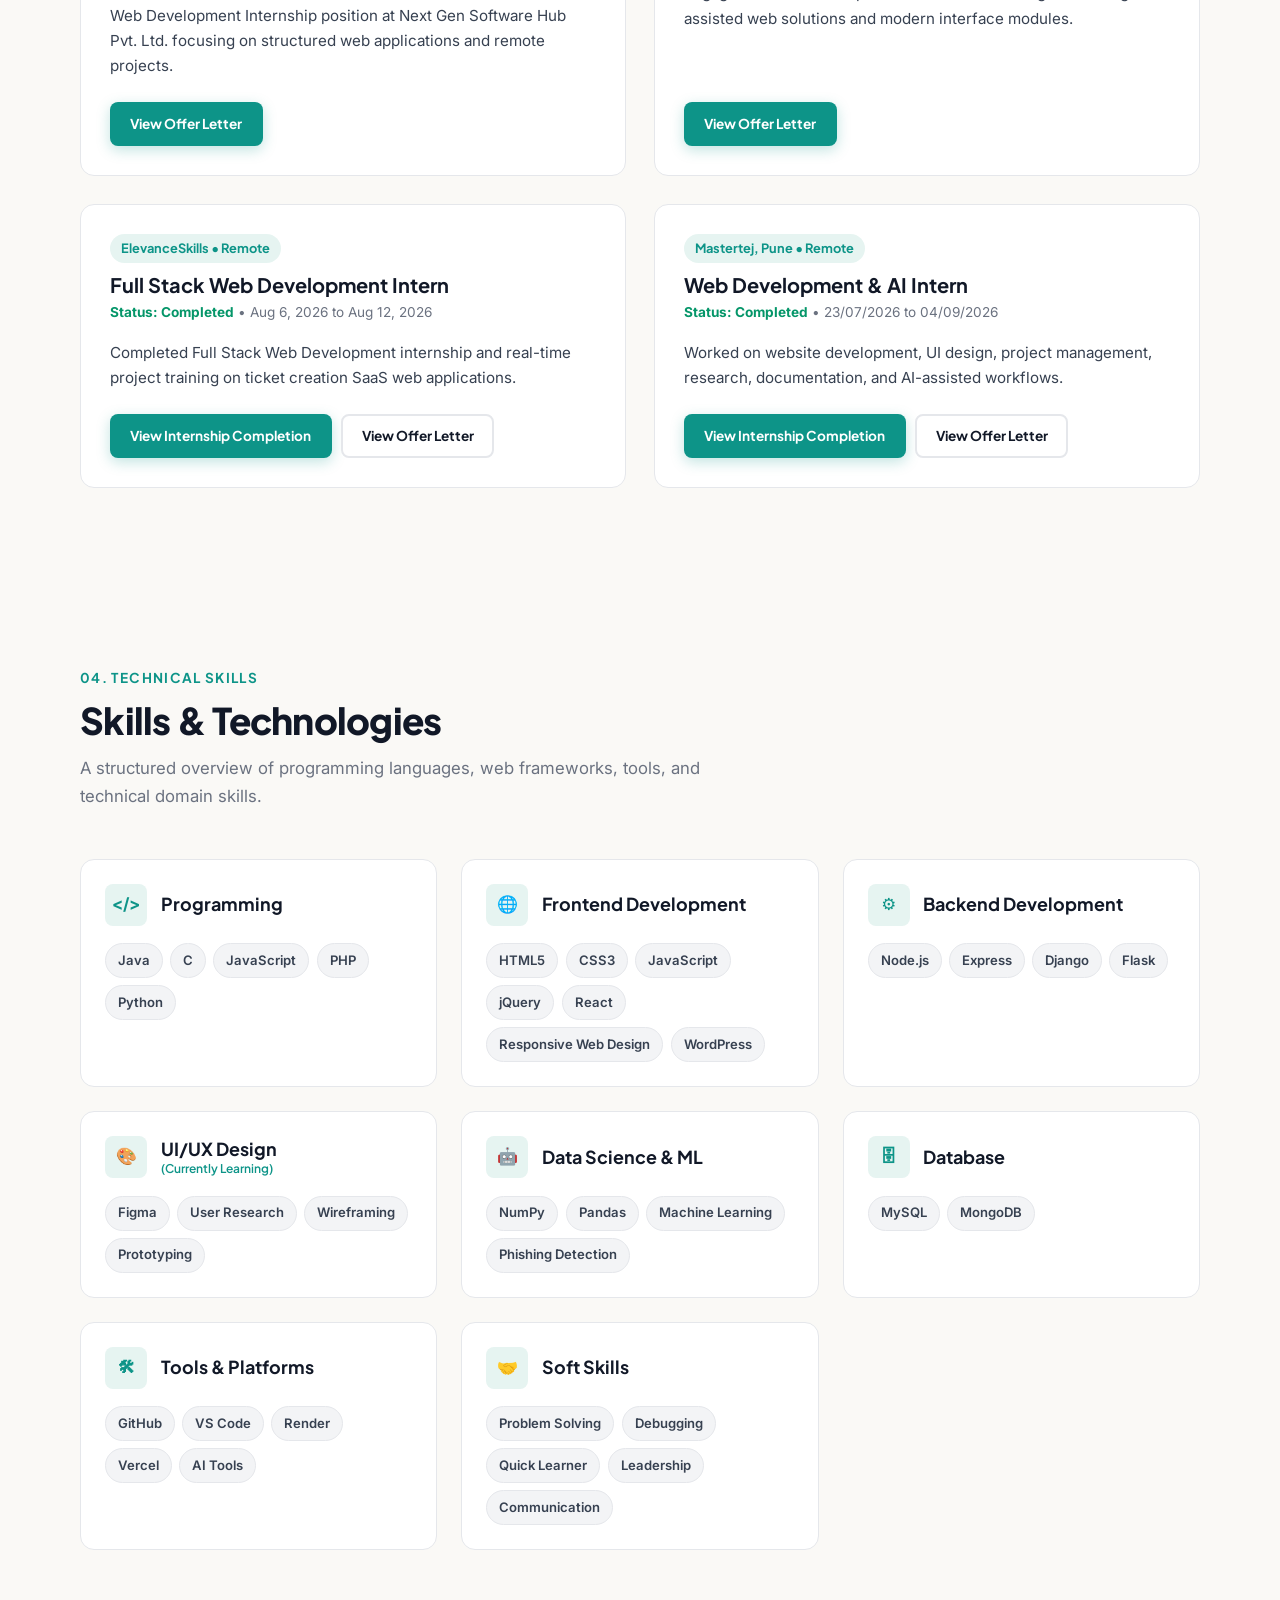
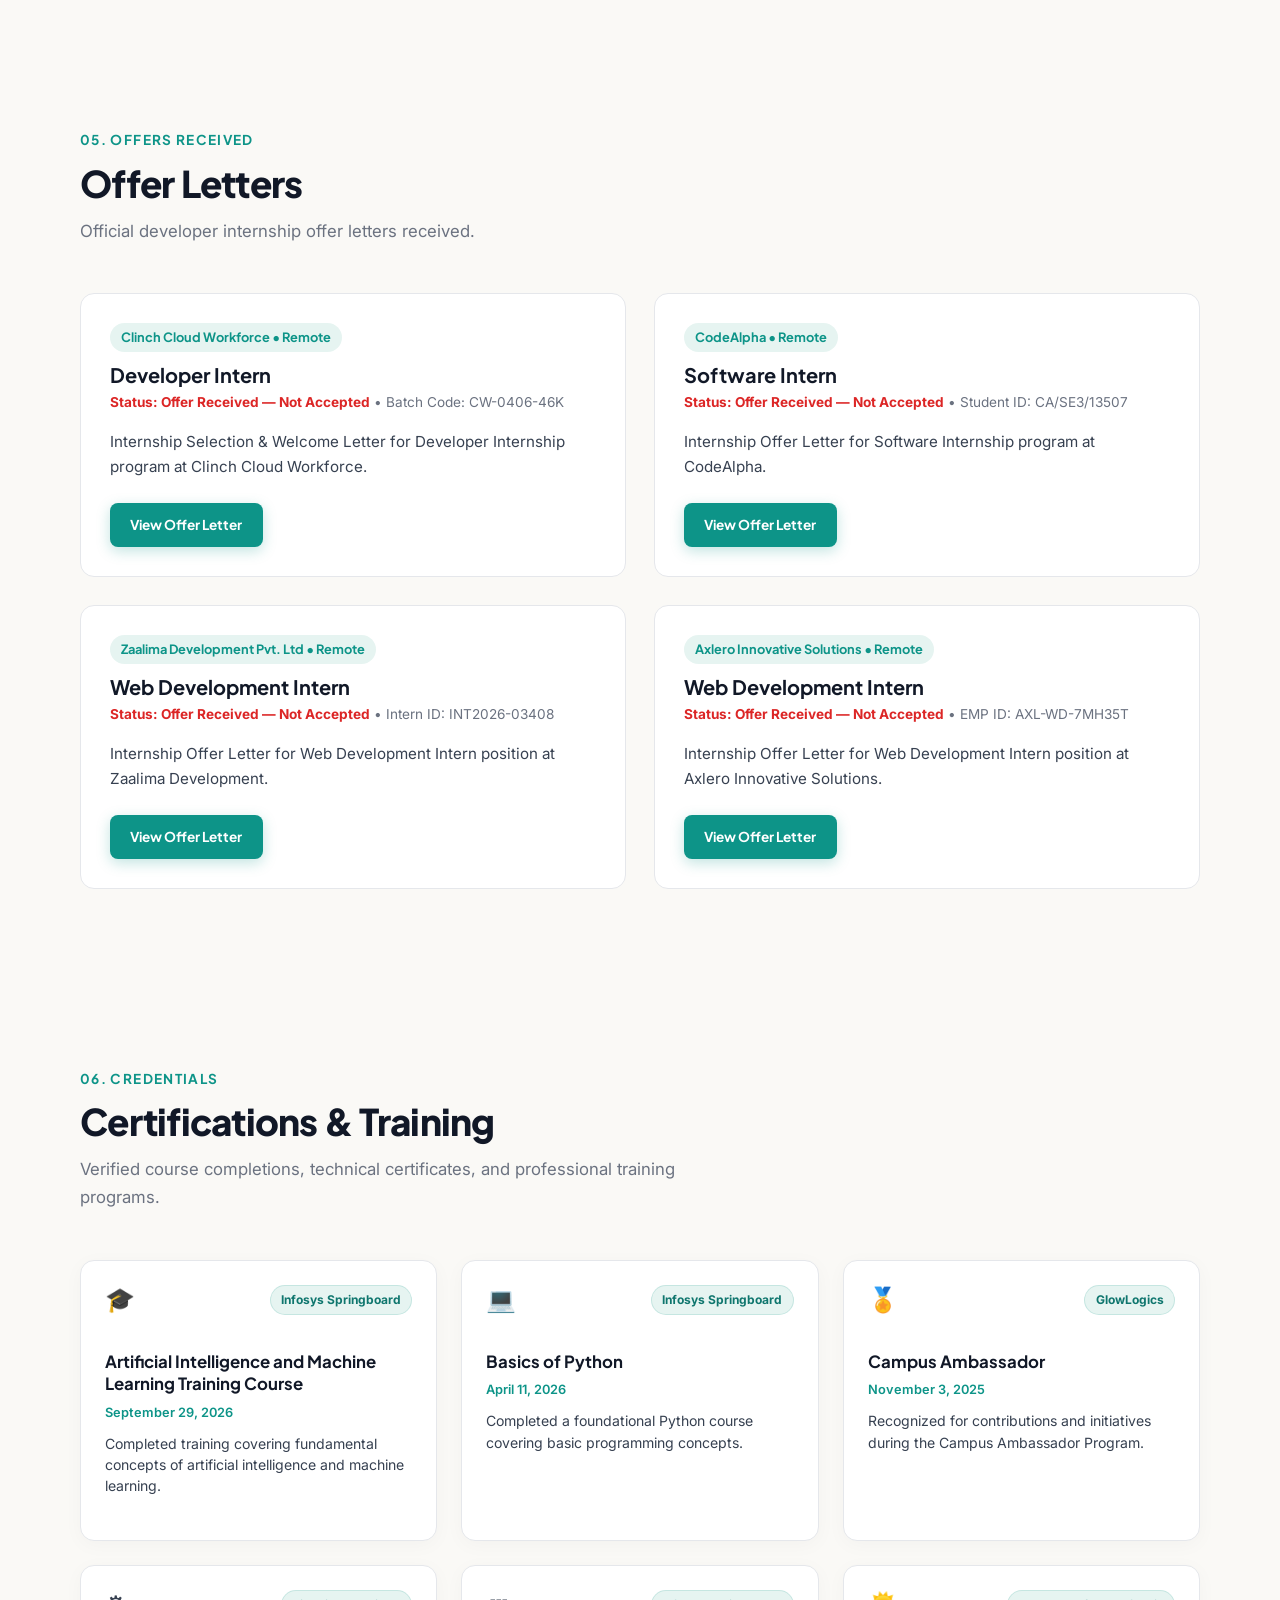
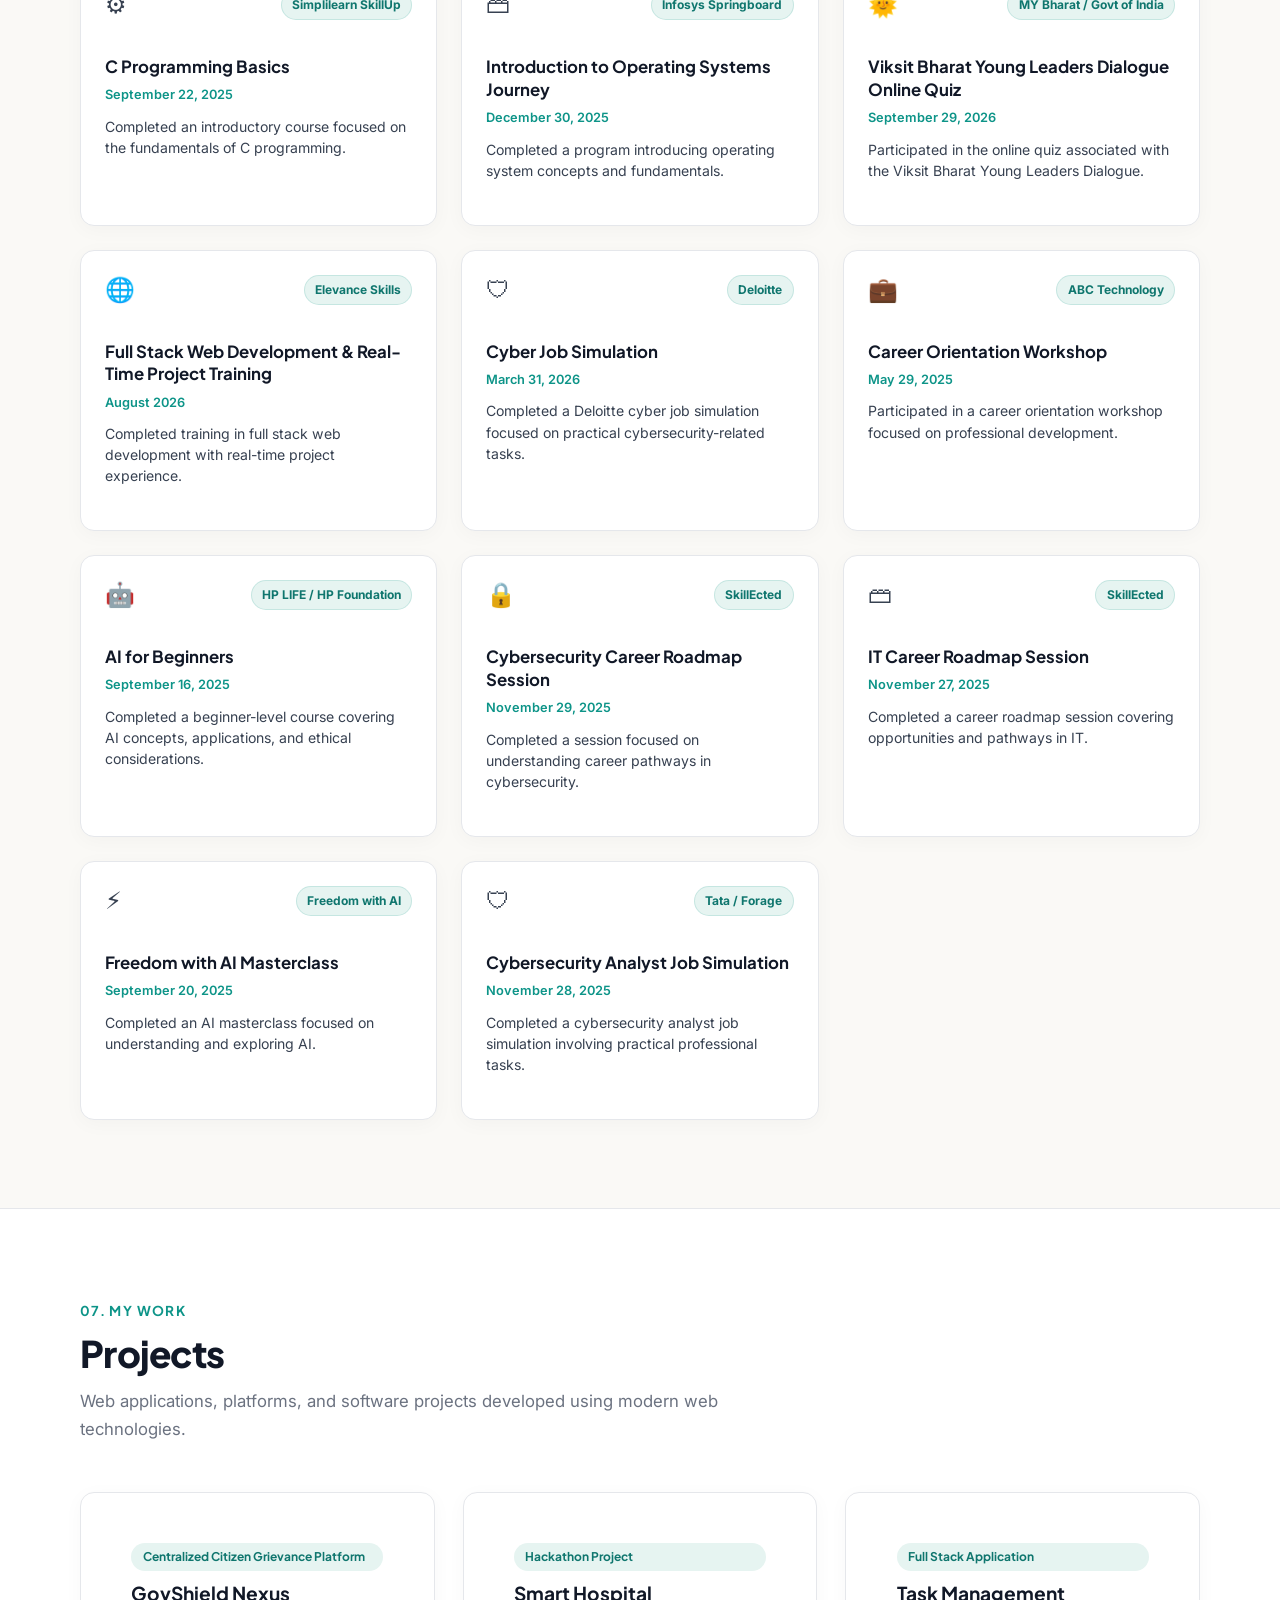
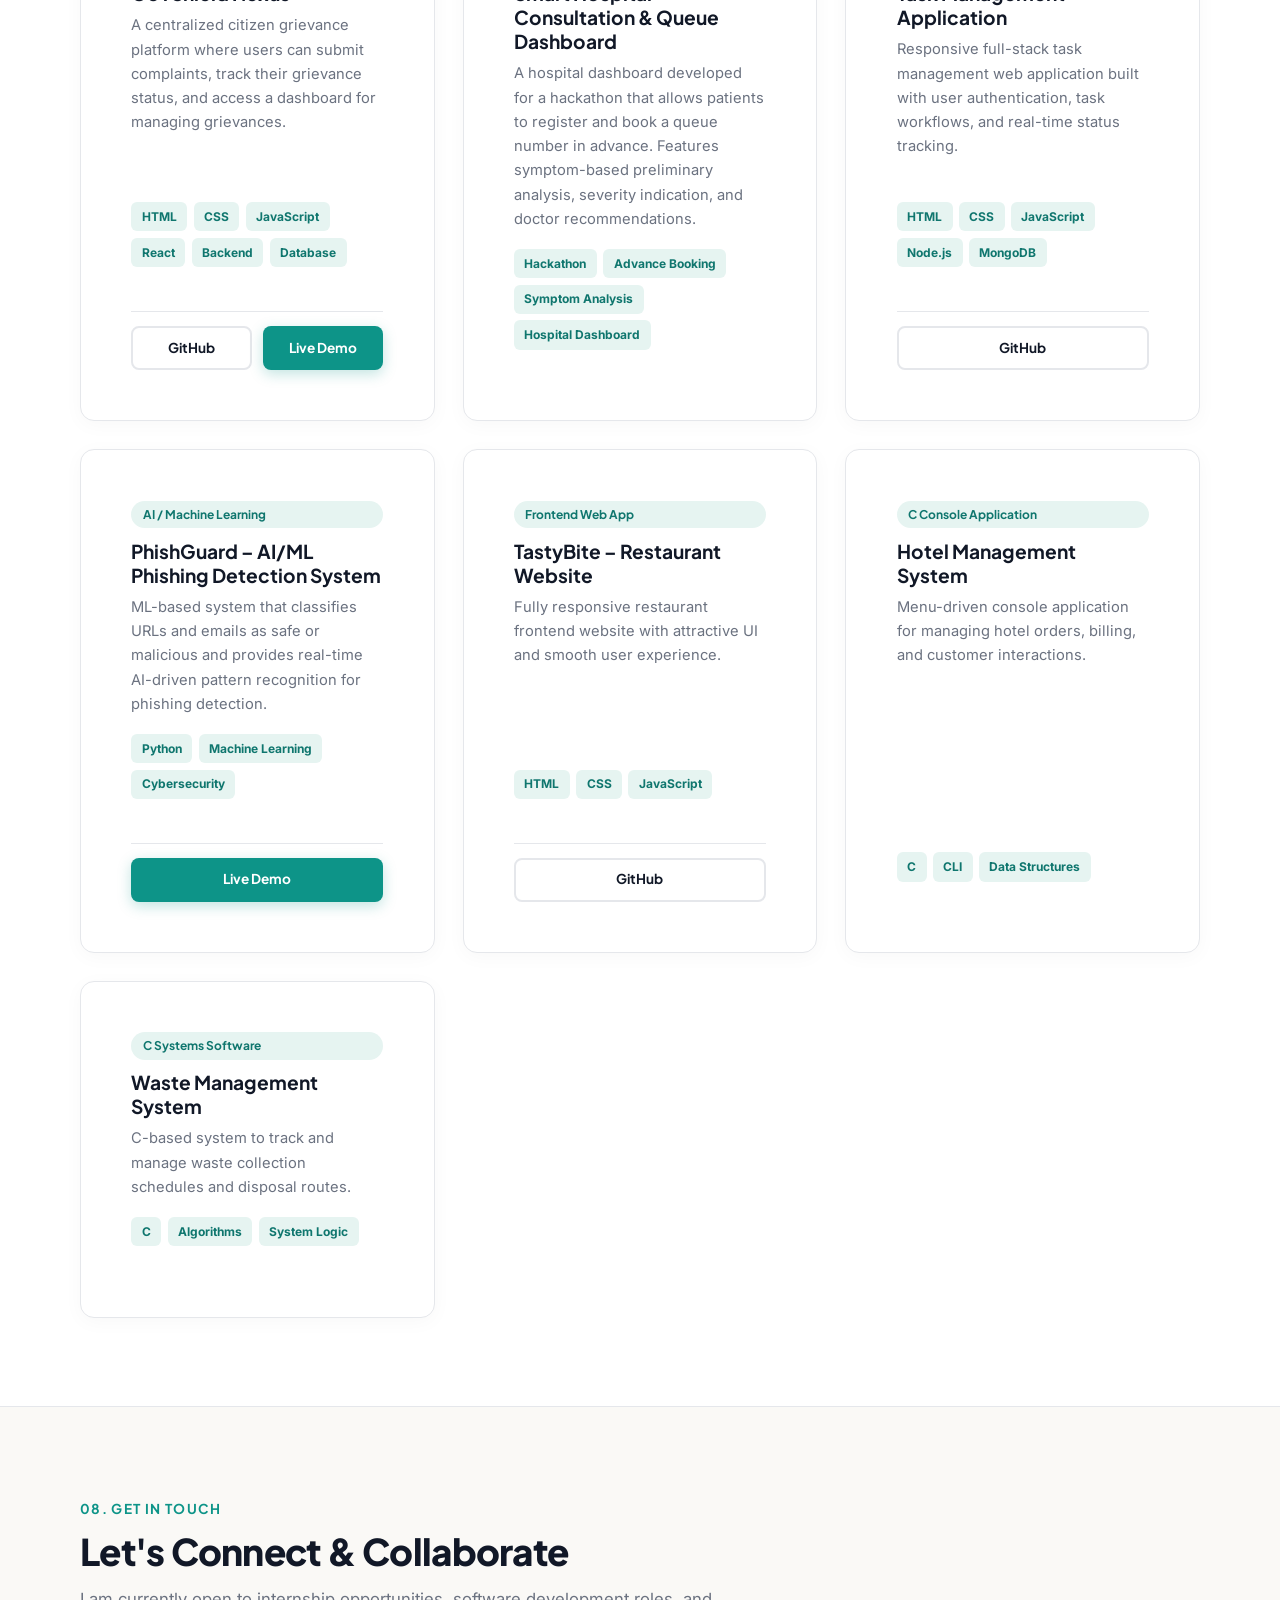
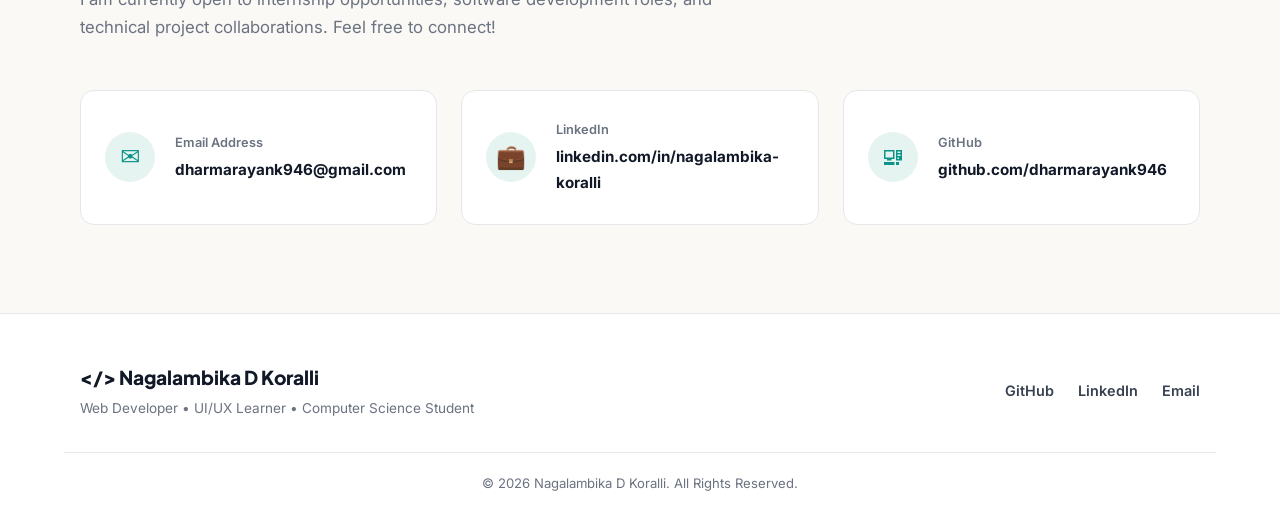
==== commit 0b24380e: "Remove profile photo and placeholder from hero section" ====
--- a/portfolio/index.html
+++ b/portfolio/index.html
@@ -68,14 +68,6 @@
           </div>
         </div>
 
-        <!-- Hero Right -->
-        <div class="hero-right entrance-anim-delay">
-          <div class="photo-frame-smooth float-anim">
-            <div class="photo-frame-inner">
-              <img src="assets/images/profile.jpg" alt="Profile photo of Nagalambika D Koralli" class="hero-profile-photo" onerror="this.src='assets/images/profile-placeholder.svg'">
-            </div>
-          </div>
-        </div>
       </div>
     </section>
 
--- a/portfolio/style.css
+++ b/portfolio/style.css
@@ -351,10 +351,10 @@
 }
 
 .hero-container {
-  display: grid;
-  grid-template-columns: 1.15fr 0.85fr;
-  gap: 3.5rem;
-  align-items: center;
+  display: flex;
+  flex-direction: column;
+  max-width: 850px;
+  align-items: flex-start;
 }
 
 .badge-pill {
